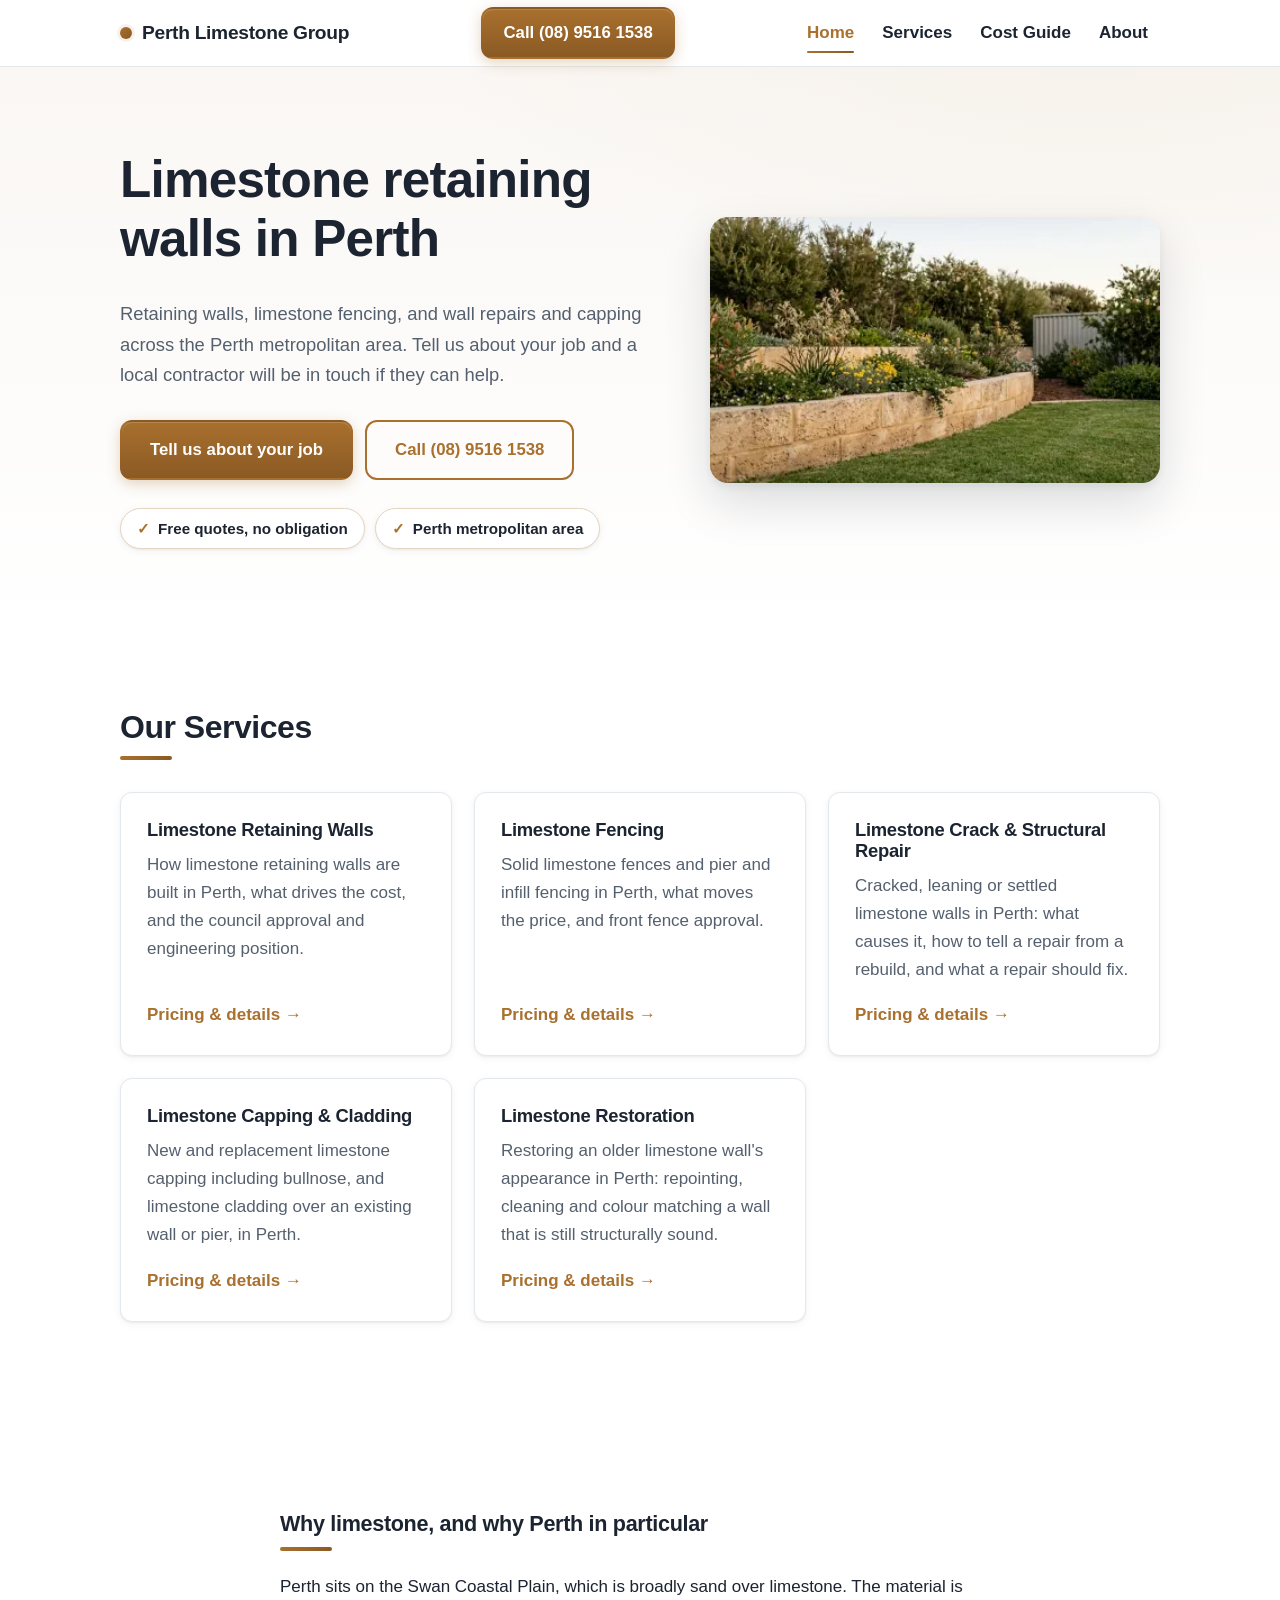
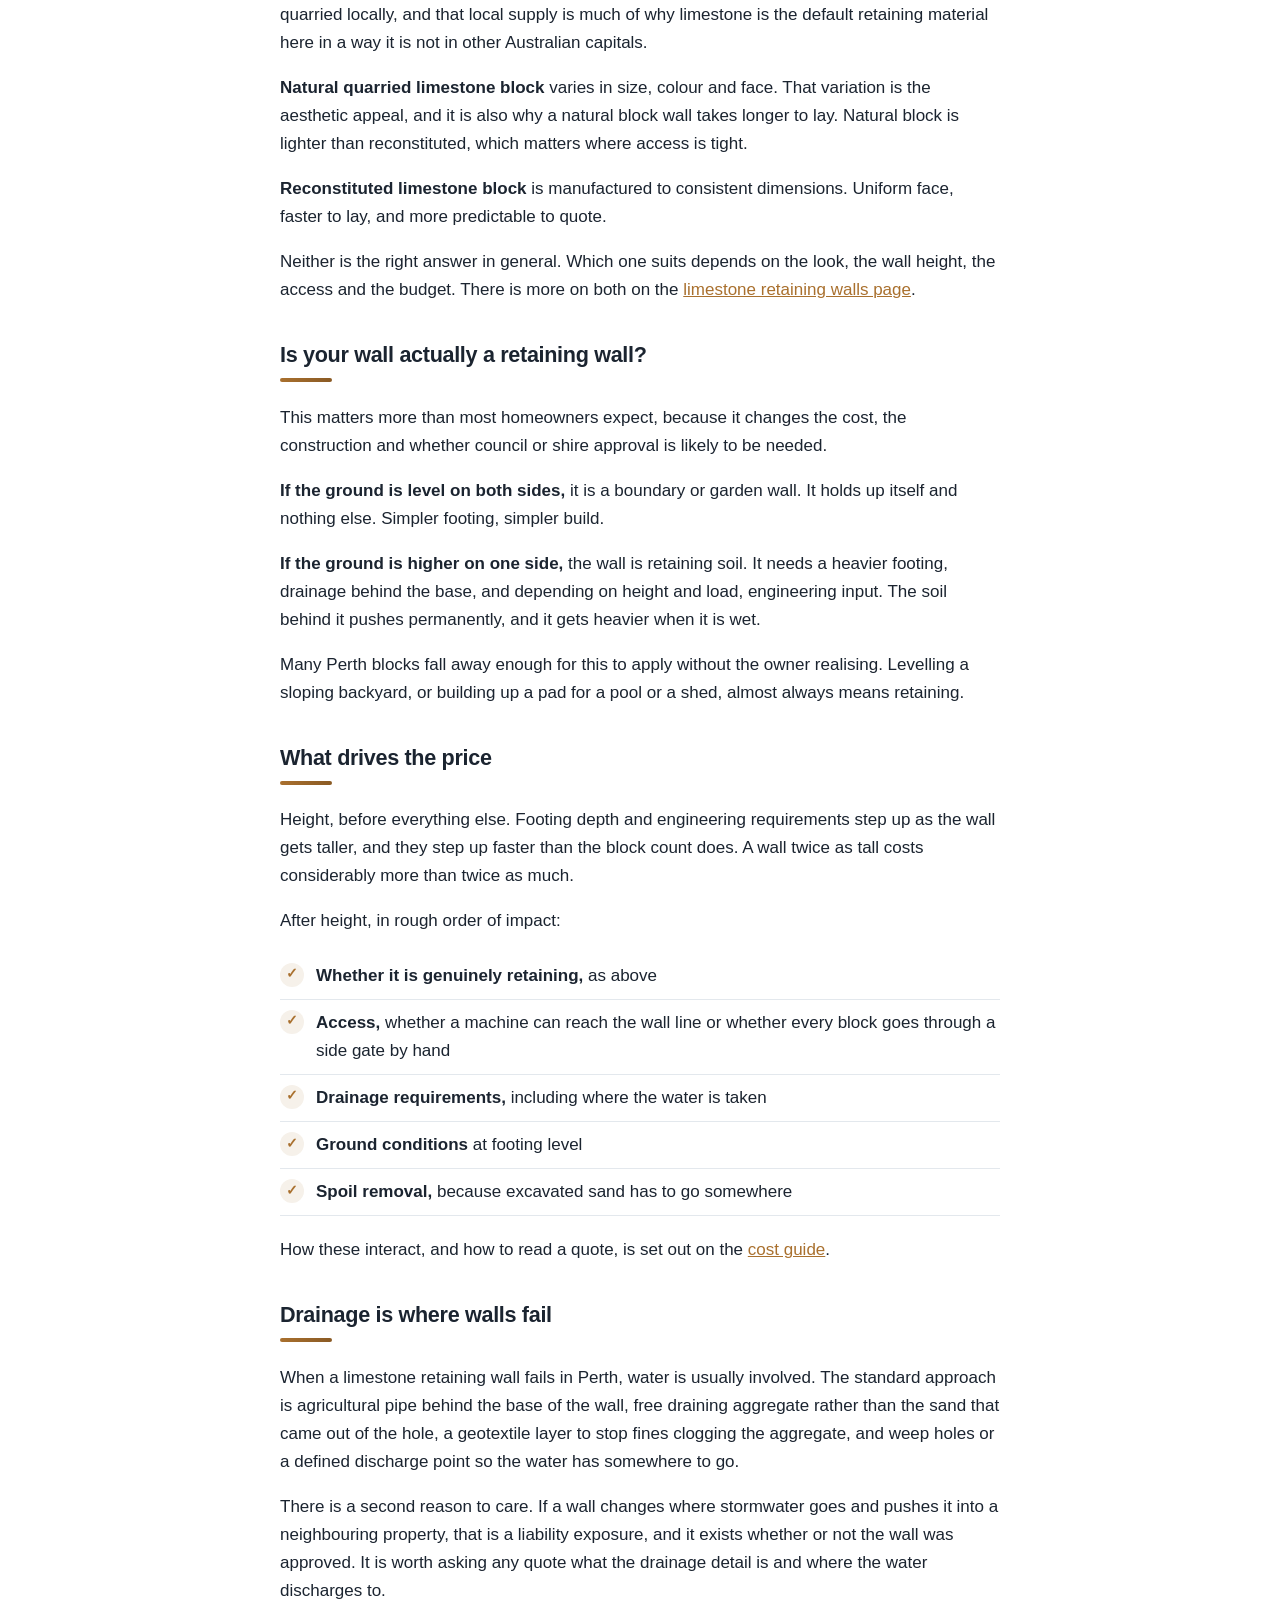
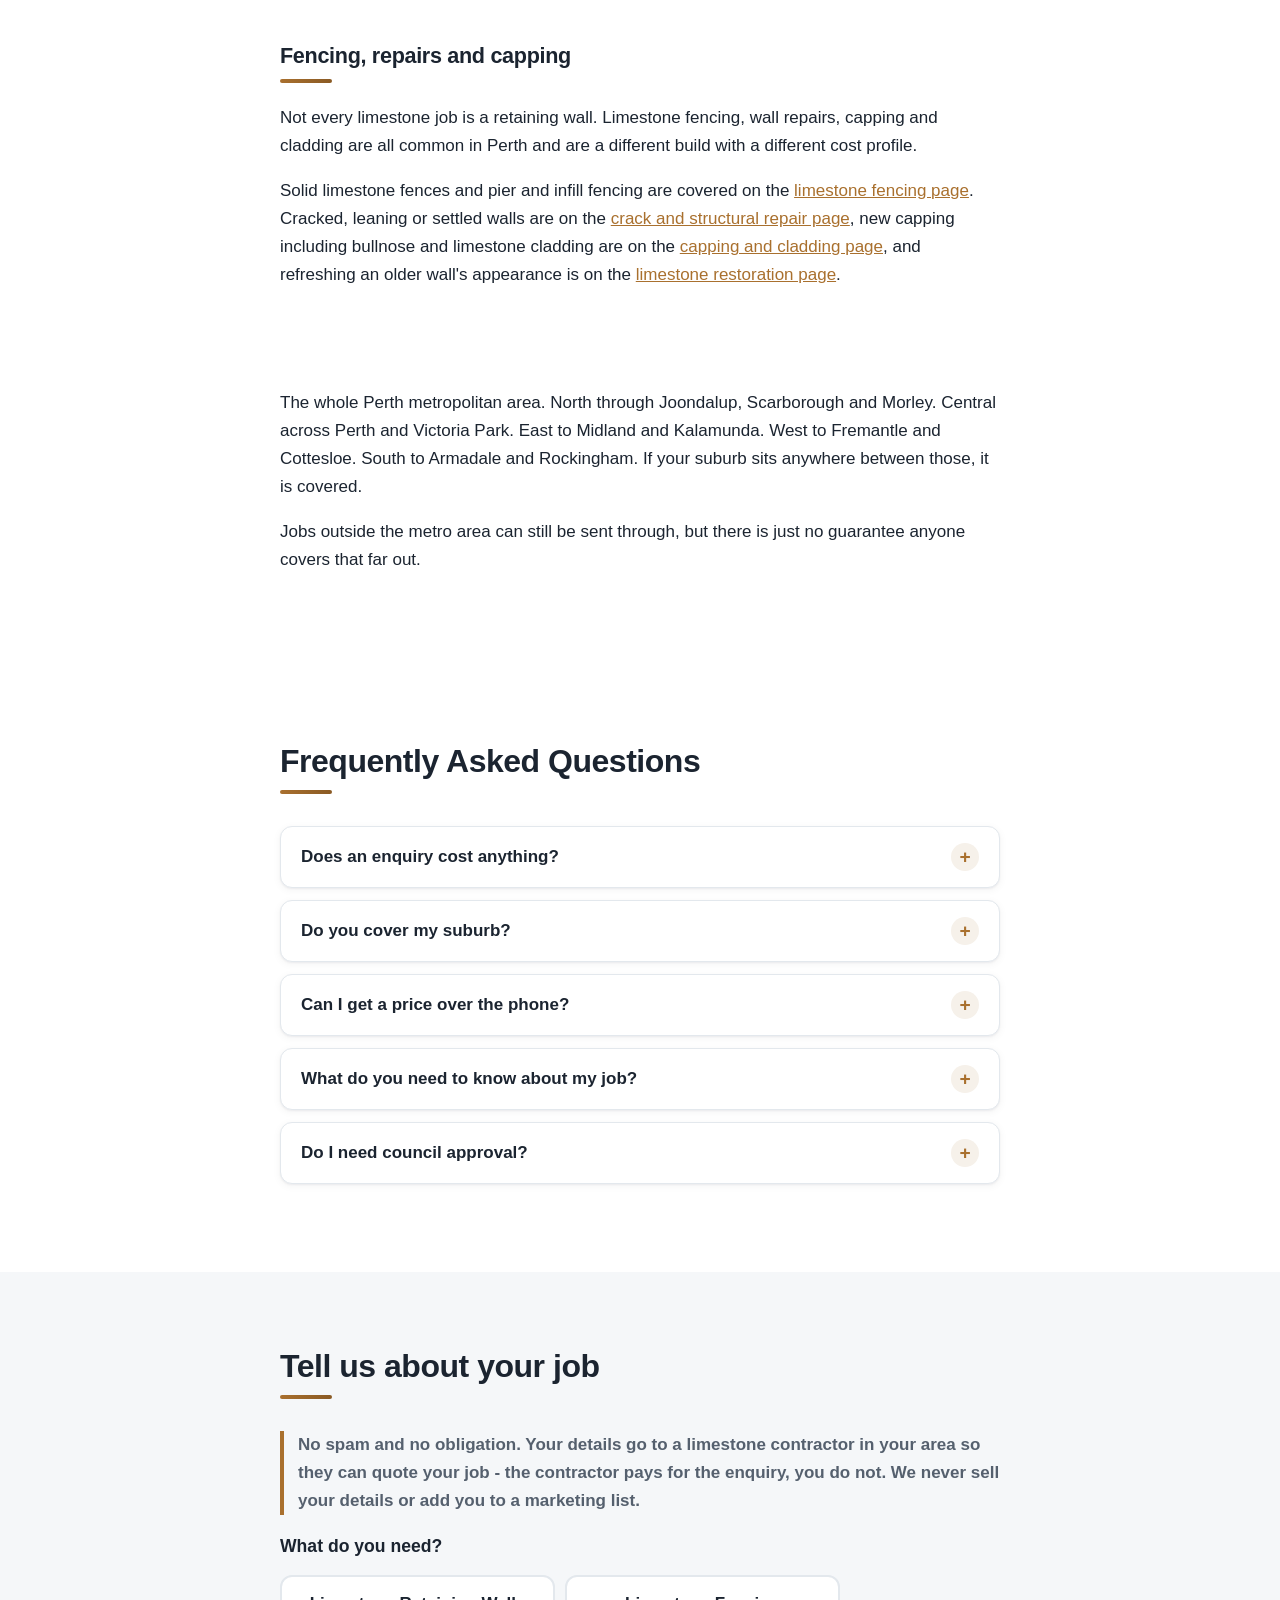
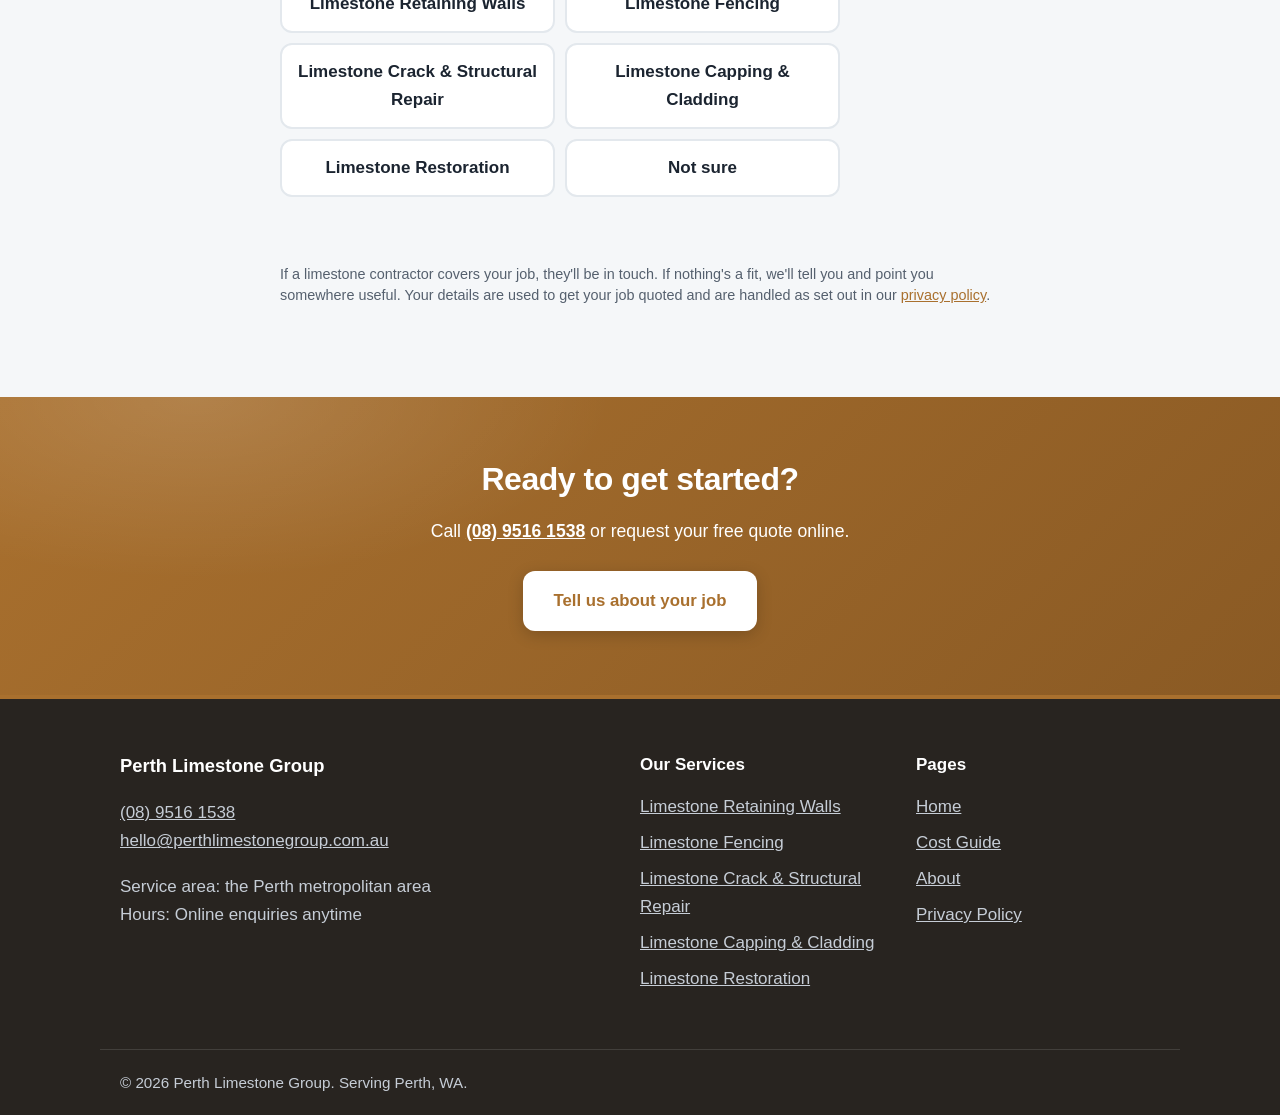
==== index.html @ 788262a4 "Backport the collection notice from the template The line above the enquiry form read "A local contr" ====
<!DOCTYPE html>
<html lang="en" data-style="classic" data-pattern="none">
<head>
  <meta charset="utf-8">
  <meta name="viewport" content="width=device-width, initial-scale=1">
  <title>Limestone Retaining Walls Perth | Get a Quote</title>
  <meta name="description" content="Limestone retaining walls, fencing, repairs and capping across the Perth metro area. Tell us about your job and get a quote. No cost and no obligation.">
  <meta name="theme-color" content="#a9702e">
  <link rel="canonical" href="https://perthlimestonegroup.com.au/">
  <link rel="icon" href="favicon.svg" type="image/svg+xml">
  <meta property="og:title" content="Limestone Retaining Walls Perth | Get a Quote">
  <meta property="og:description" content="Limestone retaining walls, fencing, repairs and capping across the Perth metro area. Tell us about your job and get a quote. No cost and no obligation.">
  <meta property="og:url" content="https://perthlimestonegroup.com.au/">
  <meta property="og:type" content="website">
  <meta property="og:image" content="https://perthlimestonegroup.com.au/images/og-image.png">
  <meta property="og:image:width" content="1200">
  <meta property="og:image:height" content="630">
  <meta name="twitter:card" content="summary_large_image">
  <style>:root {
--brand: #0b6e4f;
--brand-dark: #08523b;
--brand-contrast: #ffffff;
--brand-soft: #e7f1ed;          
--brand-softer: #f3f8f6;        
--brand-border: #b6d4c9;        
--brand-glow: rgba(11, 110, 79, 0.30);      
--brand-glow-soft: rgba(11, 110, 79, 0.15); 
--ink: #1b2430;
--muted: #55606e;
--bg: #ffffff;
--surface: #f5f7f9;
--border: #e3e8ed;
--footer-bg: #161d26;           
--footer-ink: #c6cdd6;
--radius: 12px;
--radius-lg: 18px;
--btn-radius: 12px;
--container: 1080px;
--font: -apple-system, BlinkMacSystemFont, "Segoe UI", Roboto, "Helvetica Neue",
Arial, sans-serif;
--font-head: var(--font);
--head-weight: 800;
--head-tracking: -0.015em;
--shadow-sm: 0 1px 2px rgba(16, 24, 32, 0.05), 0 2px 8px rgba(16, 24, 32, 0.05);
--shadow-md: 0 2px 4px rgba(16, 24, 32, 0.05), 0 10px 24px rgba(16, 24, 32, 0.09);
--shadow-lg: 0 4px 8px rgba(16, 24, 32, 0.06), 0 20px 48px rgba(16, 24, 32, 0.14);
--pattern: none;
--pattern-size: auto;
--pattern-ink: rgba(27, 36, 48, 0.06);
}
html[data-style="bold"] {
--radius: 16px;
--radius-lg: 22px;
--btn-radius: 999px;
--head-weight: 900;
--head-tracking: -0.025em;
}
html[data-style="soft"] {
--radius: 22px;
--radius-lg: 30px;
--btn-radius: 999px;
--font-head: ui-rounded, "SF Pro Rounded", "Segoe UI", Roboto, "Helvetica Neue",
Arial, sans-serif;
--border: #e8ecf0;
}
html[data-style="sharp"] {
--radius: 4px;
--radius-lg: 6px;
--btn-radius: 5px;
--head-tracking: -0.01em;
}
html[data-style="elegant"] {
--radius: 8px;
--radius-lg: 12px;
--btn-radius: 8px;
--font-head: "Iowan Old Style", "Palatino Linotype", Palatino, Georgia,
"Times New Roman", serif;
--head-weight: 700;
--head-tracking: 0;
}
html[data-pattern="dots"] {
--pattern: radial-gradient(var(--pattern-ink) 1.5px, transparent 1.5px);
--pattern-size: 26px 26px;
}
html[data-pattern="grid"] {
--pattern: linear-gradient(var(--pattern-ink) 1px, transparent 1px),
linear-gradient(90deg, var(--pattern-ink) 1px, transparent 1px);
--pattern-size: 34px 34px;
}
html[data-pattern="diagonal"] {
--pattern: repeating-linear-gradient(45deg,
var(--pattern-ink) 0 1px, transparent 1px 16px);
}
html[data-pattern="crosshatch"] {
--pattern: repeating-linear-gradient(45deg,
var(--pattern-ink) 0 1px, transparent 1px 14px),
repeating-linear-gradient(-45deg,
var(--pattern-ink) 0 1px, transparent 1px 14px);
}
*, *::before, *::after { box-sizing: border-box; }
html { scroll-behavior: smooth; }
body {
margin: 0;
font-family: var(--font);
font-size: 1.0625rem;
line-height: 1.65;
color: var(--ink);
background: var(--bg);
-webkit-text-size-adjust: 100%;
}
img { max-width: 100%; height: auto; display: block; }
h1, h2, h3 {
font-family: var(--font-head);
font-weight: var(--head-weight);
letter-spacing: var(--head-tracking);
line-height: 1.15;
margin: 0 0 0.6em;
}
h1 { font-size: clamp(2rem, 5.5vw, 3.2rem); }
h2 { font-size: clamp(1.45rem, 3.5vw, 2rem); }
h3 { font-size: 1.15rem; }
html[data-style="sharp"] h2 {
text-transform: uppercase;
letter-spacing: 0.05em;
font-size: clamp(1.25rem, 3vw, 1.6rem);
}
p { margin: 0 0 1em; }
ul, ol { margin: 0 0 1em; padding-left: 1.3em; }
a { color: var(--brand); }
a:hover { color: var(--brand-dark); }
::selection { background: var(--brand); color: var(--brand-contrast); }
:focus-visible {
outline: 3px solid var(--brand);
outline-offset: 2px;
}
[id] { scroll-margin-top: 90px; }
.container {
max-width: var(--container);
margin-inline: auto;
padding-inline: 20px;
}
.container.narrow { max-width: 760px; }
.center { text-align: center; }
.skip-link {
position: absolute;
left: -9999px;
top: 0;
background: var(--brand);
color: var(--brand-contrast);
padding: 10px 16px;
z-index: 100;
}
.skip-link:focus { left: 0; }
noscript .noscript-warning {
display: block;
padding: 16px 20px;
background: #fff3cd;
color: #5c4400;
text-align: center;
}
.btn {
display: inline-block;
padding: 14px 28px;
border-radius: var(--btn-radius);
font-weight: 700;
font-size: 1.05rem;
text-decoration: none;
text-align: center;
border: 2px solid transparent;
cursor: pointer;
transition: background-color 0.18s ease, color 0.18s ease,
box-shadow 0.18s ease, transform 0.18s ease,
border-color 0.18s ease;
}
.btn:active { transform: translateY(1px); }
.btn-primary {
background: linear-gradient(180deg, var(--brand), var(--brand-dark));
color: var(--brand-contrast);
box-shadow: 0 4px 14px var(--brand-glow), inset 0 1px 0 rgba(255, 255, 255, 0.15);
}
.btn-primary:hover {
background: var(--brand-dark);
color: var(--brand-contrast);
box-shadow: 0 8px 22px var(--brand-glow);
transform: translateY(-2px);
}
.btn-outline {
background: transparent;
color: var(--brand);
border-color: var(--brand);
}
.btn-outline:hover {
background: var(--brand);
color: var(--brand-contrast);
box-shadow: 0 6px 18px var(--brand-glow-soft);
transform: translateY(-2px);
}
.btn-invert {
background: var(--brand-contrast);
color: var(--brand);
box-shadow: 0 4px 16px rgba(0, 0, 0, 0.18);
}
.btn-invert:hover {
background: var(--bg);
color: var(--brand-dark);
transform: translateY(-2px);
box-shadow: 0 8px 24px rgba(0, 0, 0, 0.22);
}
.btn-block { display: block; width: 100%; }
.text-link { font-weight: 700; }
html[data-style="sharp"] .btn-primary {
background: var(--brand);
box-shadow: 4px 4px 0 var(--brand-glow-soft);
}
html[data-style="sharp"] .btn-primary:hover {
background: var(--brand-dark);
box-shadow: 6px 6px 0 var(--brand-glow-soft);
transform: translate(-2px, -2px);
}
#site-header {
border-bottom: 1px solid var(--border);
background: rgba(255, 255, 255, 0.86);
-webkit-backdrop-filter: blur(12px);
backdrop-filter: blur(12px);
position: sticky;
top: 0;
z-index: 50;
transition: box-shadow 0.25s ease;
}
#site-header.scrolled { box-shadow: 0 4px 24px rgba(16, 24, 32, 0.09); }
.header-inner {
display: flex;
align-items: center;
justify-content: space-between;
gap: 16px;
min-height: 66px;
flex-wrap: wrap;
}
.logo {
display: inline-flex;
align-items: center;
gap: 10px;
font-family: var(--font-head);
font-weight: var(--head-weight);
font-size: 1.2rem;
letter-spacing: var(--head-tracking);
color: var(--ink);
text-decoration: none;
padding-block: 12px;
}
.logo::before {
content: "";
flex: none;
width: 12px;
height: 12px;
border-radius: 50%;
background: linear-gradient(135deg, var(--brand), var(--brand-dark));
box-shadow: 0 0 0 3px var(--brand-soft);
}
html[data-style="sharp"] .logo::before { border-radius: 2px; }
html[data-style="elegant"] .logo::before { border-radius: 50%; width: 9px; height: 9px; }
.header-actions {
display: flex;
align-items: center;
gap: 8px;
}
.nav-toggle {
display: inline-flex;
flex-direction: column;
gap: 5px;
background: none;
border: 0;
padding: 10px;
cursor: pointer;
}
.nav-toggle span {
width: 24px;
height: 3px;
background: var(--ink);
border-radius: 2px;
}
.site-nav {
display: none;
width: 100%;
padding-bottom: 16px;
}
.site-nav.open { display: block; }
.site-nav ul {
list-style: none;
margin: 0 0 12px;
padding: 0;
}
.site-nav li a {
display: block;
padding: 10px 4px;
color: var(--ink);
text-decoration: none;
font-weight: 600;
border-bottom: 1px solid var(--border);
}
.site-nav li a.active,
.site-nav li a:hover { color: var(--brand); }
.nav-phone { white-space: nowrap; }
@media (min-width: 800px) {
.nav-toggle { display: none; }
.site-nav {
display: flex !important;
align-items: center;
gap: 8px;
width: auto;
padding-bottom: 0;
}
.site-nav ul {
display: flex;
gap: 4px;
margin: 0;
}
.site-nav li a {
border-bottom: 0;
padding: 8px 12px;
position: relative;
}
.site-nav li a::after {
content: "";
position: absolute;
left: 12px;
right: 12px;
bottom: 2px;
height: 2px;
border-radius: 2px;
background: linear-gradient(90deg, var(--brand), var(--brand-dark));
transform: scaleX(0);
transform-origin: left;
transition: transform 0.2s ease;
}
.site-nav li a:hover::after,
.site-nav li a.active::after { transform: scaleX(1); }
.nav-phone { margin-left: 12px; padding: 10px 20px; }
}
.hero {
position: relative;
overflow: hidden;
background:
radial-gradient(1100px 500px at 85% -10%, var(--brand-soft), transparent 60%),
linear-gradient(180deg, var(--brand-softer), var(--bg));
padding-block: 60px;
text-align: center;
}
.hero::before {
content: "";
position: absolute;
inset: 0;
pointer-events: none;
background-image: var(--pattern);
background-size: var(--pattern-size);
-webkit-mask-image: linear-gradient(180deg, #000 55%, transparent);
mask-image: linear-gradient(180deg, #000 55%, transparent);
}
.hero .container { position: relative; }
.hero-sub {
font-size: 1.15rem;
color: var(--muted);
max-width: 620px;
margin: 0 auto 1.6em;
}
.hero-actions {
display: flex;
flex-direction: column;
gap: 12px;
align-items: center;
margin-bottom: 28px;
}
.value-props {
list-style: none;
margin: 0;
padding: 0;
display: flex;
flex-wrap: wrap;
justify-content: center;
gap: 10px;
}
.value-props li {
display: inline-flex;
align-items: center;
gap: 8px;
padding: 7px 16px;
border-radius: 999px;
background: var(--bg);
border: 1px solid var(--brand-border);
box-shadow: var(--shadow-sm);
color: var(--ink);
font-weight: 600;
font-size: 0.95rem;
}
.value-props li::before {
content: "\2713";
color: var(--brand);
font-weight: 800;
}
html[data-style="sharp"] .value-props li { border-radius: var(--radius); }
@media (min-width: 640px) {
.hero { padding-block: 84px; }
.hero-actions { flex-direction: row; justify-content: center; }
}
.hero-grid {
display: grid;
gap: 40px;
grid-template-columns: 1fr;
align-items: center;
}
.hero-media { position: relative; }
.hero-img {
position: relative;
border-radius: var(--radius-lg);
width: 100%;
max-width: 520px;
margin-inline: auto;
box-shadow: var(--shadow-lg);
}
@media (min-width: 900px) {
.hero.has-media .hero-grid { grid-template-columns: 1.1fr 0.9fr; }
.hero.has-media { text-align: left; }
.hero.has-media .hero-sub { margin-inline: 0; }
.hero.has-media .hero-actions { justify-content: flex-start; }
.hero.has-media .value-props { justify-content: flex-start; }
.hero.has-media .hero-img { margin-inline: 0 0; max-width: 100%; }
}
html[data-style="bold"] .hero {
background: linear-gradient(135deg, var(--brand) 0%, var(--brand-dark) 100%);
color: var(--brand-contrast);
--pattern-ink: rgba(255, 255, 255, 0.12);
clip-path: polygon(0 0, 100% 0, 100% calc(100% - 3rem), 0 100%);
padding-bottom: calc(60px + 3rem);
}
@media (min-width: 640px) {
html[data-style="bold"] .hero { padding-bottom: calc(84px + 3rem); }
}
html[data-style="bold"] .hero-sub { color: rgba(255, 255, 255, 0.88); }
html[data-style="bold"] .hero .btn-primary {
background: var(--brand-contrast);
color: var(--brand);
box-shadow: 0 6px 20px rgba(0, 0, 0, 0.22);
}
html[data-style="bold"] .hero .btn-primary:hover { color: var(--brand-dark); }
html[data-style="bold"] .hero .btn-outline {
color: var(--brand-contrast);
border-color: rgba(255, 255, 255, 0.65);
}
html[data-style="bold"] .hero .btn-outline:hover {
background: rgba(255, 255, 255, 0.14);
border-color: var(--brand-contrast);
color: var(--brand-contrast);
}
html[data-style="bold"] .hero .value-props li {
background: rgba(255, 255, 255, 0.12);
border-color: rgba(255, 255, 255, 0.28);
color: var(--brand-contrast);
box-shadow: none;
}
html[data-style="bold"] .hero .value-props li::before { color: var(--brand-contrast); }
html[data-style="bold"] .hero-media::before {
content: "";
position: absolute;
inset: 20px -20px -20px 20px;
border-radius: var(--radius-lg);
background: rgba(255, 255, 255, 0.14);
}
html[data-style="soft"] .hero {
background: var(--brand-soft);
border-radius: 0 0 3rem 3rem;
}
html[data-style="soft"] .hero-img {
border-radius: 38% 62% 63% 37% / 41% 44% 56% 59%;
box-shadow: 0 24px 48px var(--brand-glow-soft);
}
html[data-style="soft"] .value-props li { border-color: var(--border); }
html[data-style="sharp"] .hero {
background: var(--bg);
border-bottom: 3px solid var(--ink);
}
html[data-style="sharp"] .hero::before {
-webkit-mask-image: none;
mask-image: none;
}
html[data-style="sharp"] .hero-img {
border-radius: 0;
box-shadow: 10px 10px 0 var(--brand);
max-width: calc(100% - 10px);
}
html[data-style="elegant"] .hero {
background: linear-gradient(180deg, var(--brand-softer), var(--bg));
border-bottom: 1px solid var(--border);
}
html[data-style="elegant"] .hero-media {
padding: 12px;
background: var(--bg);
border: 1px solid var(--border);
border-radius: var(--radius-lg);
box-shadow: var(--shadow-md);
max-width: 544px;
margin-inline: auto;
}
html[data-style="elegant"] .hero-img { box-shadow: none; border-radius: var(--radius); }
.section { padding-block: 60px; }
.section-alt { background: var(--surface); }
html[data-style="soft"] .section-alt { background: var(--brand-softer); }
@media (min-width: 800px) {
.section { padding-block: 76px; }
}
.section h2 {
position: relative;
padding-bottom: 14px;
margin-bottom: 1em;
}
.section h2::after {
content: "";
position: absolute;
left: 0;
bottom: 0;
width: 52px;
height: 4px;
border-radius: 999px;
background: linear-gradient(90deg, var(--brand), var(--brand-dark));
}
html[data-style="sharp"] .section h2::after { border-radius: 0; height: 5px; }
html[data-style="elegant"] .section h2::after {
height: 2px;
width: 64px;
background: var(--brand);
}
.page-head {
position: relative;
overflow: hidden;
background:
radial-gradient(900px 300px at 90% -30%, var(--brand-soft), transparent 60%),
linear-gradient(180deg, var(--brand-softer), var(--bg));
padding-block: 48px;
}
.page-head::before {
content: "";
position: absolute;
inset: 0;
pointer-events: none;
background-image: var(--pattern);
background-size: var(--pattern-size);
-webkit-mask-image: linear-gradient(180deg, #000 40%, transparent);
mask-image: linear-gradient(180deg, #000 40%, transparent);
}
.page-head .container { position: relative; }
.page-head h1 { margin-bottom: 0; }
html[data-style="bold"] .page-head {
background: linear-gradient(135deg, var(--brand), var(--brand-dark));
color: var(--brand-contrast);
--pattern-ink: rgba(255, 255, 255, 0.12);
}
html[data-style="sharp"] .page-head { border-bottom: 3px solid var(--ink); }
.lead { font-size: 1.1rem; }
.grid-3, .grid-2 {
display: grid;
gap: 22px;
grid-template-columns: 1fr;
}
@media (min-width: 640px) {
.grid-3 { grid-template-columns: repeat(2, 1fr); }
}
@media (min-width: 900px) {
.grid-3 { grid-template-columns: repeat(3, 1fr); }
.grid-2 { grid-template-columns: repeat(2, 1fr); gap: 48px; }
}
.card {
position: relative;
overflow: hidden;
background: var(--bg);
border: 1px solid var(--border);
border-radius: var(--radius);
padding: 26px;
display: flex;
flex-direction: column;
box-shadow: var(--shadow-sm);
transition: transform 0.22s ease, box-shadow 0.22s ease, border-color 0.22s ease;
}
.card::before {
content: "";
position: absolute;
top: 0;
left: 0;
right: 0;
height: 4px;
background: linear-gradient(90deg, var(--brand), var(--brand-dark));
transform: scaleX(0);
transform-origin: left;
transition: transform 0.25s ease;
}
.card:hover {
transform: translateY(-5px);
box-shadow: var(--shadow-md), 0 12px 28px var(--brand-glow-soft);
border-color: var(--brand-border);
}
.card:hover::before { transform: scaleX(1); }
.card h3 a { color: var(--ink); text-decoration: none; }
.card h3 a:hover { color: var(--brand); }
.card p { flex: 1; color: var(--muted); }
.card-link { font-weight: 700; text-decoration: none; }
.card-link:hover { text-decoration: underline; text-underline-offset: 3px; }
html[data-style="sharp"] .card {
border-color: var(--ink);
box-shadow: 6px 6px 0 var(--brand-soft);
}
html[data-style="sharp"] .card:hover {
transform: translate(-2px, -2px);
box-shadow: 9px 9px 0 var(--brand-soft);
border-color: var(--ink);
}
html[data-style="sharp"] .card::before { transform: scaleX(1); }
.area-links {
list-style: none;
margin: 0;
padding: 0;
display: flex;
flex-wrap: wrap;
gap: 10px;
}
.area-links a {
display: block;
padding: 10px 20px;
border: 1px solid var(--border);
border-radius: 999px;
background: var(--bg);
color: var(--ink);
font-weight: 600;
text-decoration: none;
box-shadow: var(--shadow-sm);
transition: border-color 0.18s ease, color 0.18s ease,
transform 0.18s ease, box-shadow 0.18s ease;
}
.area-links a:hover {
border-color: var(--brand);
color: var(--brand);
transform: translateY(-2px);
box-shadow: 0 6px 16px var(--brand-glow-soft);
}
html[data-style="sharp"] .area-links a { border-radius: var(--radius); }
.steps {
list-style: none;
margin: 0;
padding: 0;
display: grid;
gap: 30px;
grid-template-columns: 1fr;
counter-reset: step;
}
@media (min-width: 800px) {
.steps { grid-template-columns: repeat(3, 1fr); }
.step { position: relative; }
.step:not(:last-child)::after {
content: "";
position: absolute;
top: 26px;
left: 68px;
right: -14px;
border-top: 2px dashed var(--brand-border);
}
}
.step-num {
position: relative;
z-index: 1;
display: inline-flex;
align-items: center;
justify-content: center;
width: 52px;
height: 52px;
border-radius: 50%;
background: linear-gradient(135deg, var(--brand), var(--brand-dark));
color: var(--brand-contrast);
font-weight: 800;
font-size: 1.2rem;
margin-bottom: 12px;
box-shadow: 0 8px 18px var(--brand-glow-soft), inset 0 1px 0 rgba(255, 255, 255, 0.2);
}
html[data-style="sharp"] .step-num { border-radius: var(--radius); }
.step-num svg {
width: 24px;
height: 24px;
}
.step-label {
display: block;
font-size: 0.85rem;
font-weight: 800;
letter-spacing: 0.07em;
text-transform: uppercase;
color: var(--brand);
margin-bottom: 4px;
}
.how-it-works.compact { padding-block: 44px; }
.how-it-works.compact .step p { color: var(--muted); font-size: 0.97rem; }
.check-list {
list-style: none;
padding: 0;
}
.check-list li {
padding: 9px 0 9px 36px;
position: relative;
border-bottom: 1px solid var(--border);
}
.check-list li::before {
content: "\2713";
position: absolute;
left: 0;
top: 10px;
width: 24px;
height: 24px;
display: inline-flex;
align-items: center;
justify-content: center;
border-radius: 50%;
background: var(--brand-soft);
color: var(--brand);
font-weight: 800;
font-size: 0.85rem;
}
html[data-style="sharp"] .check-list li::before { border-radius: 4px; }
.intro-grid {
display: grid;
gap: 32px;
grid-template-columns: 1fr;
align-items: center;
max-width: 1000px;
}
.service-img {
border-radius: var(--radius-lg);
width: 100%;
max-width: 520px;
margin-inline: auto;
box-shadow: var(--shadow-md);
}
html[data-style="soft"] .service-img {
border-radius: 58% 42% 40% 60% / 55% 48% 52% 45%;
}
html[data-style="sharp"] .service-img {
border-radius: 0;
box-shadow: 8px 8px 0 var(--brand);
max-width: calc(100% - 8px);
}
html[data-style="elegant"] .intro-media {
padding: 10px;
background: var(--bg);
border: 1px solid var(--border);
border-radius: var(--radius-lg);
box-shadow: var(--shadow-sm);
max-width: 540px;
margin-inline: auto;
}
html[data-style="elegant"] .service-img { box-shadow: none; border-radius: var(--radius); }
@media (min-width: 900px) {
.intro-grid { grid-template-columns: 1.2fr 0.8fr; }
.service-img { max-width: 100%; }
html[data-style="sharp"] .service-img { max-width: calc(100% - 8px); }
}
.price-note {
background: linear-gradient(180deg, var(--brand-softer), var(--bg));
border: 1px solid var(--brand-border);
border-left: 4px solid var(--brand);
border-radius: var(--radius);
padding: 18px 20px;
font-size: 1.02rem;
box-shadow: var(--shadow-sm);
}
.faq-item {
border: 1px solid var(--border);
border-radius: var(--radius);
background: var(--bg);
margin-bottom: 12px;
box-shadow: var(--shadow-sm);
transition: border-color 0.2s ease, box-shadow 0.2s ease;
}
.faq-item[open] {
border-color: var(--brand-border);
box-shadow: var(--shadow-md);
}
.faq-item summary {
display: flex;
align-items: center;
justify-content: space-between;
gap: 16px;
padding: 16px 20px;
font-weight: 700;
cursor: pointer;
list-style: none;
}
.faq-item summary::-webkit-details-marker { display: none; }
.faq-item summary::after {
content: "+";
flex: none;
display: inline-flex;
align-items: center;
justify-content: center;
width: 28px;
height: 28px;
border-radius: 50%;
background: var(--brand-soft);
color: var(--brand);
font-weight: 700;
font-size: 1.2rem;
line-height: 1;
transition: transform 0.25s ease;
}
.faq-item[open] summary::after { transform: rotate(45deg); }
html[data-style="sharp"] .faq-item summary::after { border-radius: 4px; }
.faq-item summary:hover { color: var(--brand); }
.faq-answer { padding: 0 20px 4px; color: var(--muted); }
.cta-band {
position: relative;
overflow: hidden;
background: linear-gradient(135deg, var(--brand) 0%, var(--brand-dark) 100%);
color: var(--brand-contrast);
text-align: center;
padding-block: 64px;
--pattern-ink: rgba(255, 255, 255, 0.1);
}
.cta-band::before {
content: "";
position: absolute;
inset: 0;
pointer-events: none;
background-image: var(--pattern);
background-size: var(--pattern-size);
}
.cta-band::after {
content: "";
position: absolute;
inset: 0;
pointer-events: none;
background: radial-gradient(600px 260px at 15% 0%, rgba(255, 255, 255, 0.14), transparent 70%);
}
.cta-band .container { position: relative; z-index: 1; }
.cta-band a:not(.btn) {
color: var(--brand-contrast);
font-weight: 800;
}
.cta-band p { font-size: 1.1rem; margin-bottom: 1.4em; }
html[data-style="sharp"] .cta-band { background: var(--brand); }
.testimonial {
margin: 0;
background: var(--surface);
border: 1px solid var(--border);
border-radius: var(--radius);
padding: 26px;
box-shadow: var(--shadow-sm);
}
.testimonial blockquote { margin: 0 0 12px; font-style: italic; }
.testimonial blockquote::before {
content: "\201C";
display: block;
font-family: Georgia, serif;
font-size: 2.6rem;
line-height: 0.6;
color: var(--brand);
margin-bottom: 10px;
}
.testimonial figcaption { font-weight: 700; }
.photo { margin: 0; }
.photo img { border-radius: var(--radius); box-shadow: var(--shadow-sm); }
.photo figcaption { color: var(--muted); font-size: 0.95rem; margin-top: 8px; }
.contact-lines {
background: var(--brand-softer);
border: 1px solid var(--border);
border-radius: var(--radius);
padding: 20px 24px;
line-height: 2;
}
.reassurance {
font-weight: 600;
color: var(--muted);
border-left: 4px solid var(--brand);
padding-left: 14px;
}
#quote-form { max-width: 560px; }
.form-step {
border: 0;
padding: 0;
margin: 0 0 24px;
}
.form-step legend {
font-weight: 700;
font-size: 1.1rem;
margin-bottom: 14px;
padding: 0;
}
.service-options {
display: grid;
gap: 10px;
grid-template-columns: 1fr;
}
@media (min-width: 560px) {
.service-options { grid-template-columns: repeat(2, 1fr); }
}
.service-option {
display: block;
cursor: pointer;
}
.service-option input {
position: absolute;
opacity: 0;
}
.service-option span {
display: block;
padding: 13px 16px;
border: 2px solid var(--border);
border-radius: var(--radius);
background: var(--bg);
font-weight: 600;
text-align: center;
transition: border-color 0.15s ease, background-color 0.15s ease,
color 0.15s ease, box-shadow 0.15s ease;
}
.service-option span:hover { border-color: var(--brand-border); }
.service-option input:checked + span {
border-color: var(--brand);
background: var(--brand);
color: var(--brand-contrast);
box-shadow: 0 4px 14px var(--brand-glow-soft);
}
.service-option input:focus-visible + span {
outline: 3px solid var(--brand);
outline-offset: 2px;
}
.form-field { margin-bottom: 16px; }
.form-field label {
display: block;
font-weight: 700;
margin-bottom: 6px;
}
.form-field input,
.form-field select {
width: 100%;
padding: 13px 14px;
font: inherit;
color: var(--ink);
border: 2px solid var(--border);
border-radius: var(--radius);
background: var(--bg);
transition: border-color 0.15s ease, box-shadow 0.15s ease;
}
.form-field input:focus,
.form-field select:focus {
border-color: var(--brand);
box-shadow: 0 0 0 4px var(--brand-glow-soft);
outline: none;
}
.form-note {
margin-top: 14px;
font-size: 0.9rem;
color: var(--muted);
line-height: 1.5;
}
.form-status { font-weight: 600; min-height: 1.5em; }
.form-status.error { color: #b3261e; }
.form-status.success {
color: var(--brand-dark);
font-size: 1.15rem;
}
.prose h2 { margin-top: 1.8em; font-size: 1.3rem; }
.guide h2 { margin-top: 1.8em; font-size: 1.35rem; }
.guide h3 { margin-top: 1.3em; font-size: 1.1rem; }
.guide p { margin-bottom: 1em; }
.guide .lead + .lead { margin-top: -0.4em; }
.guide .check-list,
.guide .guide-steps { margin: 0.4em 0 1.2em; }
.guide-byline,
.guide-reviewed {
color: var(--muted);
font-size: 0.95rem;
margin-bottom: 0.4em;
}
.guide-byline { font-style: italic; }
.guide-reviewed { font-weight: 700; }
.guide-steps {
padding-left: 1.2em;
}
.guide-steps li { margin-bottom: 0.6em; }
.guide-note {
background: var(--brand-softer);
border-left: 3px solid var(--brand-border);
border-radius: var(--radius);
padding: 12px 16px;
color: var(--muted);
font-size: 0.97rem;
}
.guide-figure { margin: 1.4em 0 1.6em; }
.table-wrap {
overflow-x: auto;
margin: 1.2em 0 1.6em;
border: 1px solid var(--border);
border-radius: var(--radius);
}
.guide-table {
border-collapse: collapse;
width: 100%;
min-width: 560px;
font-size: 0.92rem;
}
.guide-table th,
.guide-table td {
border-bottom: 1px solid var(--border);
border-right: 1px solid var(--border);
padding: 9px 12px;
text-align: left;
vertical-align: top;
}
.guide-table th:last-child,
.guide-table td:last-child { border-right: none; }
.guide-table tbody tr:last-child td { border-bottom: none; }
.guide-table thead th {
background: var(--brand-soft);
color: var(--ink);
font-weight: 700;
position: sticky;
top: 0;
}
.guide-table tbody tr:nth-child(even) { background: var(--brand-softer); }
#site-footer {
background: var(--footer-bg);
color: var(--footer-ink);
margin-top: 0;
border-top: 4px solid var(--brand);
}
.footer-grid {
display: grid;
gap: 32px;
grid-template-columns: 1fr;
padding-block: 52px;
}
@media (min-width: 800px) {
.footer-grid { grid-template-columns: 2fr 1fr 1fr; }
}
.footer-brand {
font-family: var(--font-head);
font-weight: var(--head-weight);
font-size: 1.15rem;
color: #ffffff;
}
.footer-title {
font-weight: 700;
color: #ffffff;
margin-bottom: 0.6em;
}
#site-footer ul {
list-style: none;
margin: 0;
padding: 0;
}
#site-footer li { padding: 4px 0; }
#site-footer a { color: var(--footer-ink); }
#site-footer a:hover { color: #ffffff; }
.footer-bottom {
border-top: 1px solid rgba(255, 255, 255, 0.12);
padding-block: 20px;
font-size: 0.95rem;
}
.footer-bottom p { margin: 0; }
@media (prefers-reduced-motion: no-preference) {
@keyframes rise-in {
from { opacity: 0; transform: translateY(22px); }
}
html.anim .reveal {
opacity: 0;
transform: translateY(18px);
transition: opacity 0.55s ease, transform 0.55s cubic-bezier(0.2, 0.7, 0.3, 1);
}
html.anim .reveal.in {
opacity: 1;
transform: none;
}
}
@media (prefers-reduced-motion: reduce) {
html { scroll-behavior: auto; }
*, *::before, *::after { transition-duration: 0.01ms !important; animation: none !important; }
}
:root{--brand:#a9702e;--brand-dark:#8a5a24;--brand-contrast:#ffffff;--brand-soft:#f6f1ea;--brand-softer:#faf7f4;--brand-border:#e5d4c0;--brand-glow:rgba(169,112,46,0.3);--brand-glow-soft:rgba(169,112,46,0.15);--footer-bg:#282420;}</style>
  <script type="application/ld+json">{"@context":"https://schema.org","@type":"Organization","name":"Perth Limestone Group","telephone":"+61895161538","email":"hello@perthlimestonegroup.com.au","url":"https://perthlimestonegroup.com.au/","description":"Limestone retaining walls, fencing, repairs and capping across the Perth metro area. Tell us about your job and get a quote. No cost and no obligation.","address":{"@type":"PostalAddress","addressLocality":"Perth","addressRegion":"WA"},"areaServed":"the Perth metropolitan area"}</script>
  <script src="config.js" defer></script>
  <script src="js/main.js" defer></script>
  <script src="https://challenges.cloudflare.com/turnstile/v0/api.js" async defer></script>
</head>
<body data-page="home">
  <a class="skip-link" href="#main">Skip to content</a>
  <noscript><p class="noscript-warning">This site&#8217;s content needs JavaScript. Perth Limestone Group &mdash; call <a href="tel:+61895161538">(08) 9516 1538</a> for a free quote.</p></noscript>
  <header id="site-header"><div class="container header-inner"><a class="logo" href="index.html">Perth Limestone Group</a><div class="header-actions"><a class="btn btn-primary nav-phone" href="tel:+61895161538">Call (08) 9516 1538</a><button class="nav-toggle" aria-expanded="false" aria-controls="site-nav" aria-label="Menu"><span></span><span></span><span></span></button></div><nav id="site-nav" class="site-nav" aria-label="Main"><ul><li><a class="active" href="index.html">Home</a></li><li><a href="index.html#services">Services</a></li><li><a href="cost-guide.html">Cost Guide</a></li><li><a href="about.html">About</a></li></ul></nav></div></header>
  <main id="main">
    <section class="hero has-media">
      <div class="container hero-grid">
        <div class="hero-copy">
          <h1>Limestone retaining walls in Perth</h1>
          <div class="hero-dynamic"><p class="hero-sub">Retaining walls, limestone fencing, and wall repairs and capping across the Perth metropolitan area. Tell us about your job and a local contractor will be in touch if they can help.</p><div class="hero-actions"><a class="btn btn-primary" href="#quote">Tell us about your job</a><a class="btn btn-outline" href="tel:+61895161538">Call (08) 9516 1538</a></div><ul class="value-props"><li>Free quotes, no obligation</li><li>Perth metropolitan area</li></ul></div>
        </div>
        <div class="hero-media"><img class="hero-img" src="images/retainingwall434knl.webp" srcset="images/retainingwall434knl-400.webp 400w, images/retainingwall434knl-560.webp 560w, images/retainingwall434knl-720.webp 720w, images/retainingwall434knl-960.webp 960w" sizes="(min-width: 900px) 450px, (min-width: 560px) 520px, calc(100vw - 40px)" alt="A limestone retaining wall holding back a raised garden bed in a Perth backyard" title="A limestone retaining wall holding back a raised garden bed in a Perth backyard" width="1259" height="747" fetchpriority="high"></div>
      </div>
    </section>
    <div id="page-content"><section class="section" id="services"><div class="container"><h2>Our Services</h2><div class="grid-3"><article class="card"><h3><a href="limestone-retaining-walls.html">Limestone Retaining Walls</a></h3><p>How limestone retaining walls are built in Perth, what drives the cost, and the council approval and engineering position.</p><a class="card-link" href="limestone-retaining-walls.html">Pricing & details &rarr;</a></article><article class="card"><h3><a href="limestone-fencing.html">Limestone Fencing</a></h3><p>Solid limestone fences and pier and infill fencing in Perth, what moves the price, and front fence approval.</p><a class="card-link" href="limestone-fencing.html">Pricing & details &rarr;</a></article><article class="card"><h3><a href="limestone-crack-repair.html">Limestone Crack &amp; Structural Repair</a></h3><p>Cracked, leaning or settled limestone walls in Perth: what causes it, how to tell a repair from a rebuild, and what a repair should fix.</p><a class="card-link" href="limestone-crack-repair.html">Pricing & details &rarr;</a></article><article class="card"><h3><a href="limestone-capping-cladding.html">Limestone Capping &amp; Cladding</a></h3><p>New and replacement limestone capping including bullnose, and limestone cladding over an existing wall or pier, in Perth.</p><a class="card-link" href="limestone-capping-cladding.html">Pricing & details &rarr;</a></article><article class="card"><h3><a href="limestone-restoration.html">Limestone Restoration</a></h3><p>Restoring an older limestone wall's appearance in Perth: repointing, cleaning and colour matching a wall that is still structurally sound.</p><a class="card-link" href="limestone-restoration.html">Pricing & details &rarr;</a></article></div></div></section><section class="section"><div class="container narrow prose guide"><h2>Why limestone, and why Perth in particular</h2><p>Perth sits on the Swan Coastal Plain, which is broadly sand over limestone. The material is quarried locally, and that local supply is much of why limestone is the default retaining material here in a way it is not in other Australian capitals.</p><p><strong>Natural quarried limestone block</strong> varies in size, colour and face. That variation is the aesthetic appeal, and it is also why a natural block wall takes longer to lay. Natural block is lighter than reconstituted, which matters where access is tight.</p><p><strong>Reconstituted limestone block</strong> is manufactured to consistent dimensions. Uniform face, faster to lay, and more predictable to quote.</p><p>Neither is the right answer in general. Which one suits depends on the look, the wall height, the access and the budget. There is more on both on the <a href="limestone-retaining-walls.html">limestone retaining walls page</a>.</p><h2>Is your wall actually a retaining wall?</h2><p>This matters more than most homeowners expect, because it changes the cost, the construction and whether council or shire approval is likely to be needed.</p><p><strong>If the ground is level on both sides,</strong> it is a boundary or garden wall. It holds up itself and nothing else. Simpler footing, simpler build.</p><p><strong>If the ground is higher on one side,</strong> the wall is retaining soil. It needs a heavier footing, drainage behind the base, and depending on height and load, engineering input. The soil behind it pushes permanently, and it gets heavier when it is wet.</p><p>Many Perth blocks fall away enough for this to apply without the owner realising. Levelling a sloping backyard, or building up a pad for a pool or a shed, almost always means retaining.</p><h2>What drives the price</h2><p>Height, before everything else. Footing depth and engineering requirements step up as the wall gets taller, and they step up faster than the block count does. A wall twice as tall costs considerably more than twice as much.</p><p>After height, in rough order of impact:</p><ul class="check-list"><li><strong>Whether it is genuinely retaining,</strong> as above</li><li><strong>Access,</strong> whether a machine can reach the wall line or whether every block goes through a side gate by hand</li><li><strong>Drainage requirements,</strong> including where the water is taken</li><li><strong>Ground conditions</strong> at footing level</li><li><strong>Spoil removal,</strong> because excavated sand has to go somewhere</li></ul><p>How these interact, and how to read a quote, is set out on the <a href="cost-guide.html">cost guide</a>.</p><h2>Drainage is where walls fail</h2><p>When a limestone retaining wall fails in Perth, water is usually involved. The standard approach is agricultural pipe behind the base of the wall, free draining aggregate rather than the sand that came out of the hole, a geotextile layer to stop fines clogging the aggregate, and weep holes or a defined discharge point so the water has somewhere to go.</p><p>There is a second reason to care. If a wall changes where stormwater goes and pushes it into a neighbouring property, that is a liability exposure, and it exists whether or not the wall was approved. It is worth asking any quote what the drainage detail is and where the water discharges to.</p><h2>Fencing, repairs and capping</h2><p>Not every limestone job is a retaining wall. Limestone fencing, wall repairs, capping and cladding are all common in Perth and are a different build with a different cost profile.</p><p>Solid limestone fences and pier and infill fencing are covered on the <a href="limestone-fencing.html">limestone fencing page</a>. Cracked, leaning or settled walls are on the <a href="limestone-crack-repair.html">crack and structural repair page</a>, new capping including bullnose and limestone cladding are on the <a href="limestone-capping-cladding.html">capping and cladding page</a>, and refreshing an older wall's appearance is on the <a href="limestone-restoration.html">limestone restoration page</a>.</p><h2>Where we cover</h2><p>The whole Perth metropolitan area. North through Joondalup, Scarborough and Morley. Central across Perth and Victoria Park. East to Midland and Kalamunda. West to Fremantle and Cottesloe. South to Armadale and Rockingham. If your suburb sits anywhere between those, it is covered.</p><p>Jobs outside the metro area can still be sent through, but there is just no guarantee anyone covers that far out.</p></div></section><section class="section"><div class="container narrow"><h2>Frequently Asked Questions</h2><details class="faq-item"><summary>Does an enquiry cost anything?</summary><div class="faq-answer"><p>No. Sending an enquiry and getting a quote costs you nothing, and there is no obligation to go ahead.</p></div></details><details class="faq-item"><summary>Do you cover my suburb?</summary><div class="faq-answer"><p>We cover the whole Perth metropolitan area: north through Joondalup, Scarborough and Morley, central across Perth and Victoria Park, east to Midland and Kalamunda, west to Fremantle and Cottesloe, and south to Armadale and Rockingham. If your suburb sits anywhere between those, it is covered. Jobs outside the metro area can still be sent through, but there is no guarantee anyone covers that far out.</p></div></details><details class="faq-item"><summary>Can I get a price over the phone?</summary><div class="faq-answer"><p>Not accurately. Height, access and ground conditions move the number too much for a phone estimate to be worth anything. The cost guide explains what drives it, and looking at the job settles it.</p></div></details><details class="faq-item"><summary>What do you need to know about my job?</summary><div class="faq-answer"><p>What you need, your suburb, the rough size, and your timeframe. Height and length matter most, and it helps to say whether the ground is higher on one side and whether a machine can reach the wall line.</p></div></details><details class="faq-item"><summary>Do I need council approval?</summary><div class="faq-answer"><p>It depends on your council or shire, the height of the wall, where it sits on the block and what it holds up. There is no single Perth wide rule. The retaining walls page has a section on what triggers approval.</p></div></details></div></section><section class="section section-alt" id="quote"><div class="container narrow"><h2>Tell us about your job</h2><p class="reassurance">No spam and no obligation. Your details go to a limestone contractor in your area so they can quote your job - the contractor pays for the enquiry, you do not. We never sell your details or add you to a marketing list.</p><form id="quote-form" novalidate><fieldset class="form-step" id="form-step-1"><legend>What do you need?</legend><div class="service-options"><label class="service-option"><input type="radio" name="service" value="Limestone Retaining Walls" required><span>Limestone Retaining Walls</span></label><label class="service-option"><input type="radio" name="service" value="Limestone Fencing" required><span>Limestone Fencing</span></label><label class="service-option"><input type="radio" name="service" value="Limestone Crack &amp; Structural Repair" required><span>Limestone Crack &amp; Structural Repair</span></label><label class="service-option"><input type="radio" name="service" value="Limestone Capping &amp; Cladding" required><span>Limestone Capping &amp; Cladding</span></label><label class="service-option"><input type="radio" name="service" value="Limestone Restoration" required><span>Limestone Restoration</span></label><label class="service-option"><input type="radio" name="service" value="Not sure" required><span>Not sure</span></label></div></fieldset><fieldset class="form-step" id="form-step-2" hidden><legend>Your job and contact details</legend><div class="form-field"><label for="qf-suburb">Suburb</label><input id="qf-suburb" name="suburb" type="text" autocomplete="address-level2" required></div><div class="form-field"><label for="qf-size">Rough size</label><input id="qf-size" name="size" type="text" placeholder="e.g. 12m long, about 900mm high, sloping block"></div><div class="form-field"><label for="qf-timeframe">Timeframe</label><select id="qf-timeframe" name="timeframe" required><option value="" disabled selected>Choose one</option><option value="ASAP">ASAP</option><option value="Within a month">Within a month</option><option value="1 to 3 months">1 to 3 months</option><option value="Just researching">Just researching</option></select></div><div class="form-field"><label for="qf-name">Name</label><input id="qf-name" name="name" type="text" autocomplete="name" required></div><div class="form-field"><label for="qf-phone">Phone</label><input id="qf-phone" name="phone" type="tel" autocomplete="tel" required></div><div class="form-field"><label for="qf-email">Email</label><input id="qf-email" name="email" type="email" autocomplete="email" required></div><input type="text" id="qf-gotcha" name="_gotcha" tabindex="-1" autocomplete="off" aria-hidden="true" style="position:absolute;left:-9999px;top:-9999px"><input type="hidden" id="qf-id" name="_id" value=""><div id="turnstile-widget"></div><button class="btn btn-primary btn-block" type="submit">Send my job details</button></fieldset><p class="form-status" id="form-status" role="status" aria-live="polite"></p></form><p class="form-note">If a limestone contractor covers your job, they'll be in touch. If nothing's a fit, we'll tell you and point you somewhere useful. Your details are used to get your job quoted and are handled as set out in our <a href="privacy.html">privacy policy</a>.</p></div></section><section class="cta-band"><div class="container"><h2>Ready to get started?</h2><p>Call <a href="tel:+61895161538">(08) 9516 1538</a> or request your free quote online.</p><a class="btn btn-primary btn-invert" href="#quote">Tell us about your job</a></div></section></div>
  </main>
  <footer id="site-footer"><div class="container footer-grid"><div><p class="footer-brand">Perth Limestone Group</p><p><a href="tel:+61895161538">(08) 9516 1538</a><br><a href="mailto:hello@perthlimestonegroup.com.au">hello@perthlimestonegroup.com.au</a></p><p>Service area: the Perth metropolitan area<br>Hours: Online enquiries anytime</p></div><div><p class="footer-title">Our Services</p><ul><li><a href="limestone-retaining-walls.html">Limestone Retaining Walls</a></li><li><a href="limestone-fencing.html">Limestone Fencing</a></li><li><a href="limestone-crack-repair.html">Limestone Crack &amp; Structural Repair</a></li><li><a href="limestone-capping-cladding.html">Limestone Capping &amp; Cladding</a></li><li><a href="limestone-restoration.html">Limestone Restoration</a></li></ul></div><div><p class="footer-title">Pages</p><ul><li><a href="index.html">Home</a></li><li><a href="cost-guide.html">Cost Guide</a></li><li><a href="about.html">About</a></li><li><a href="privacy.html">Privacy Policy</a></li></ul></div></div><div class="container footer-bottom"><p>&copy; 2026 Perth Limestone Group. Serving Perth, WA.</p></div></footer>
</body>
</html>
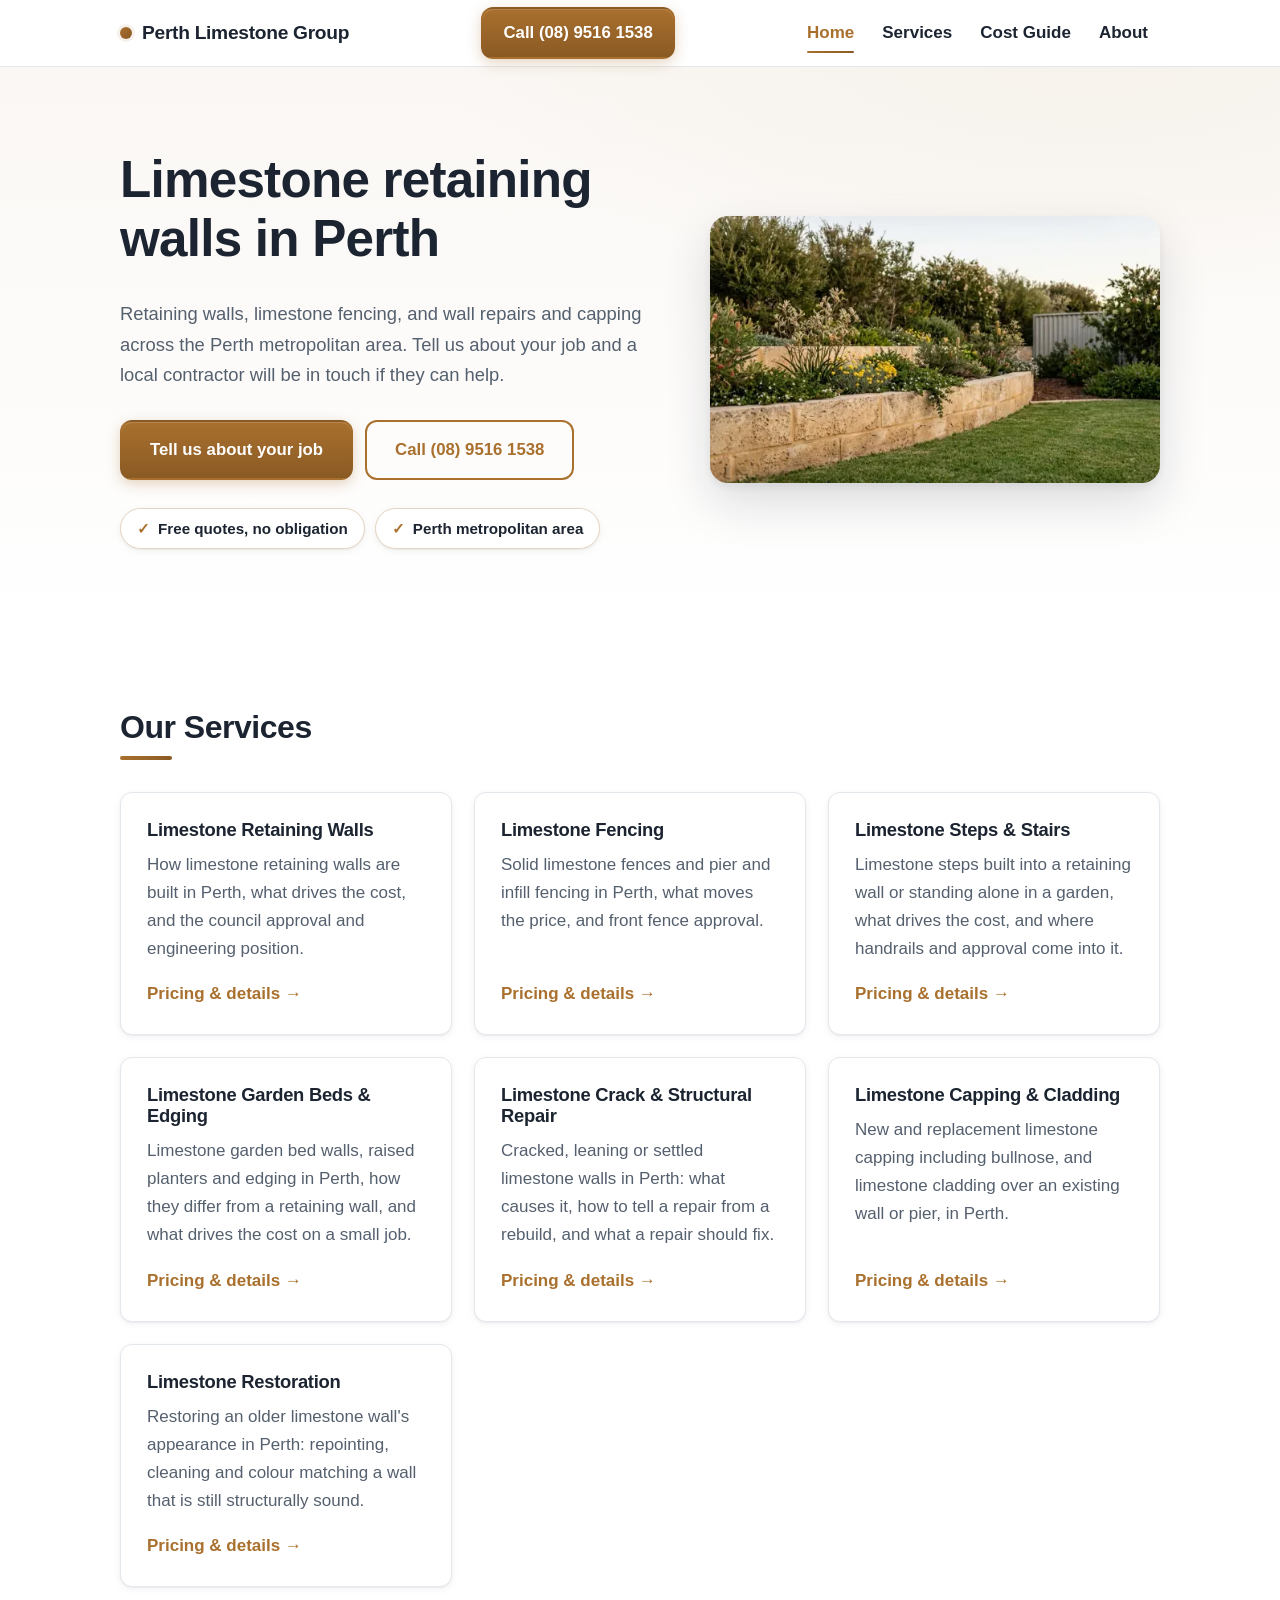
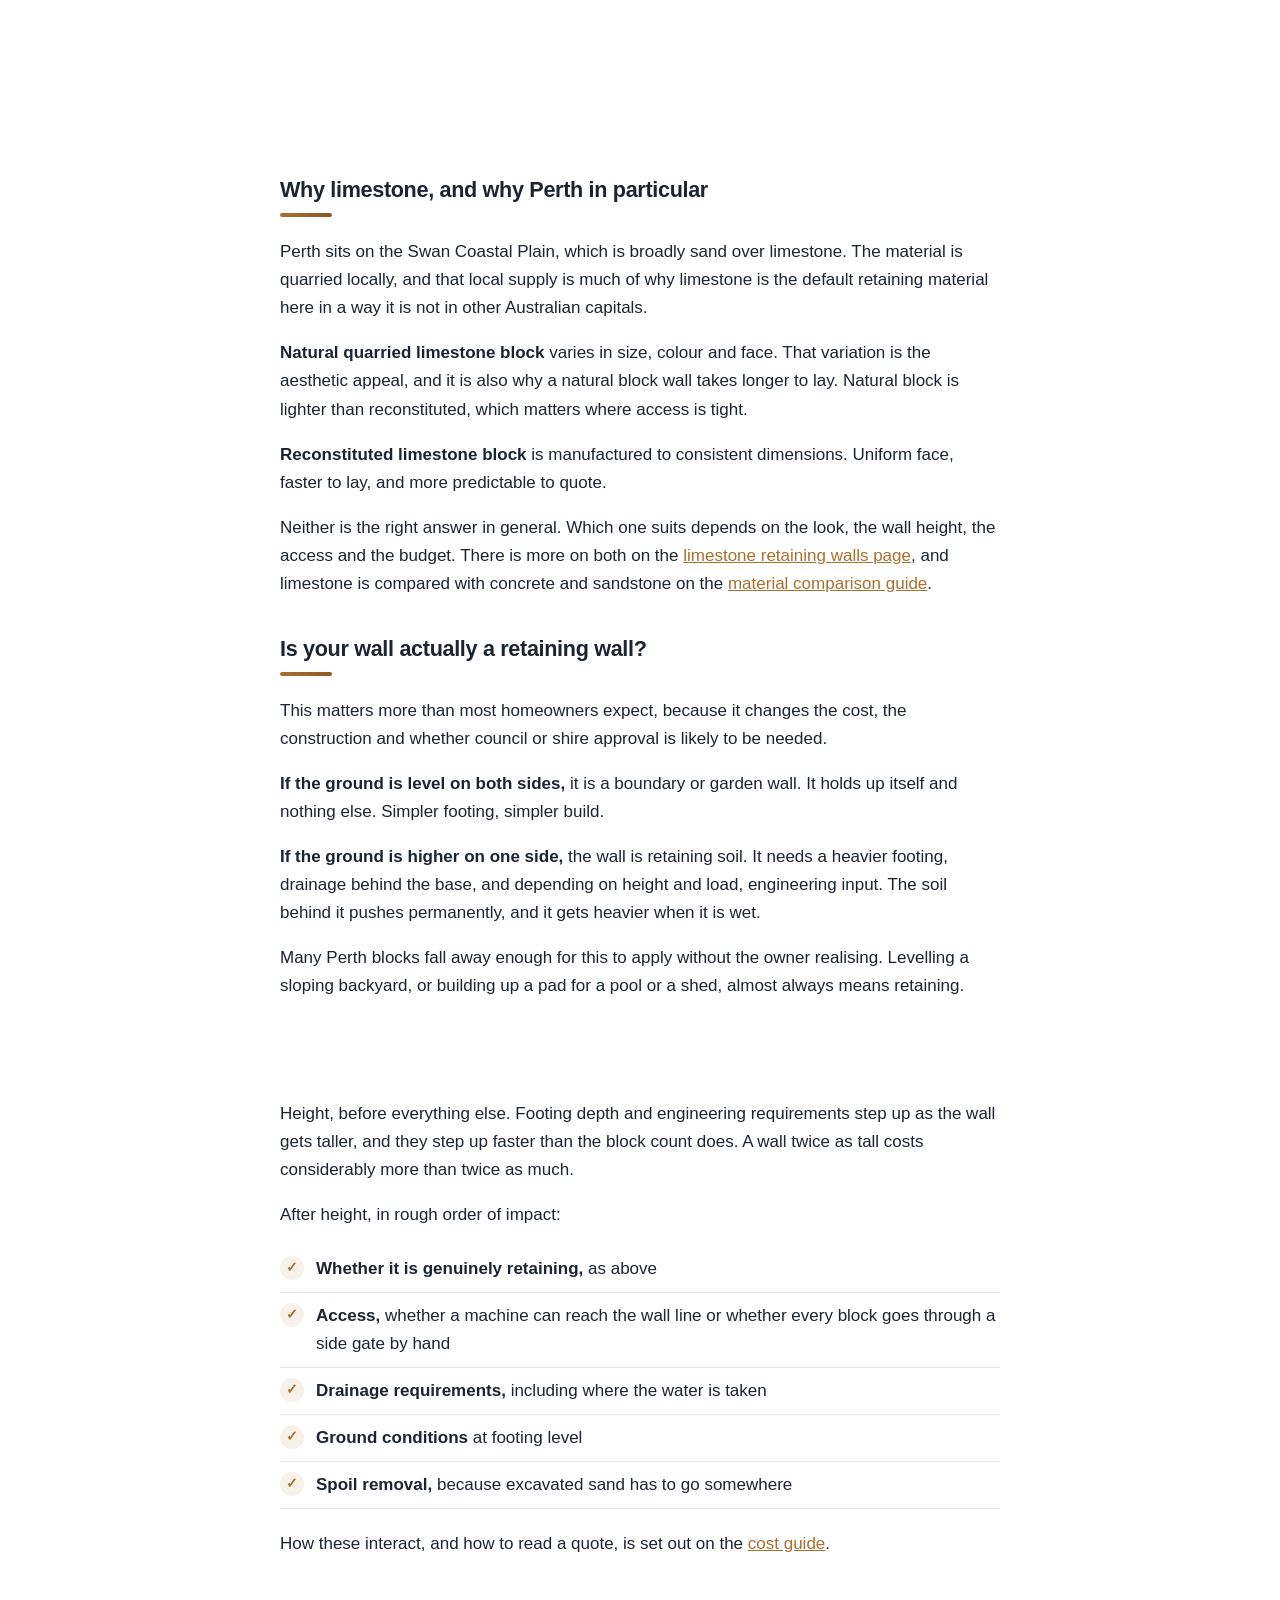
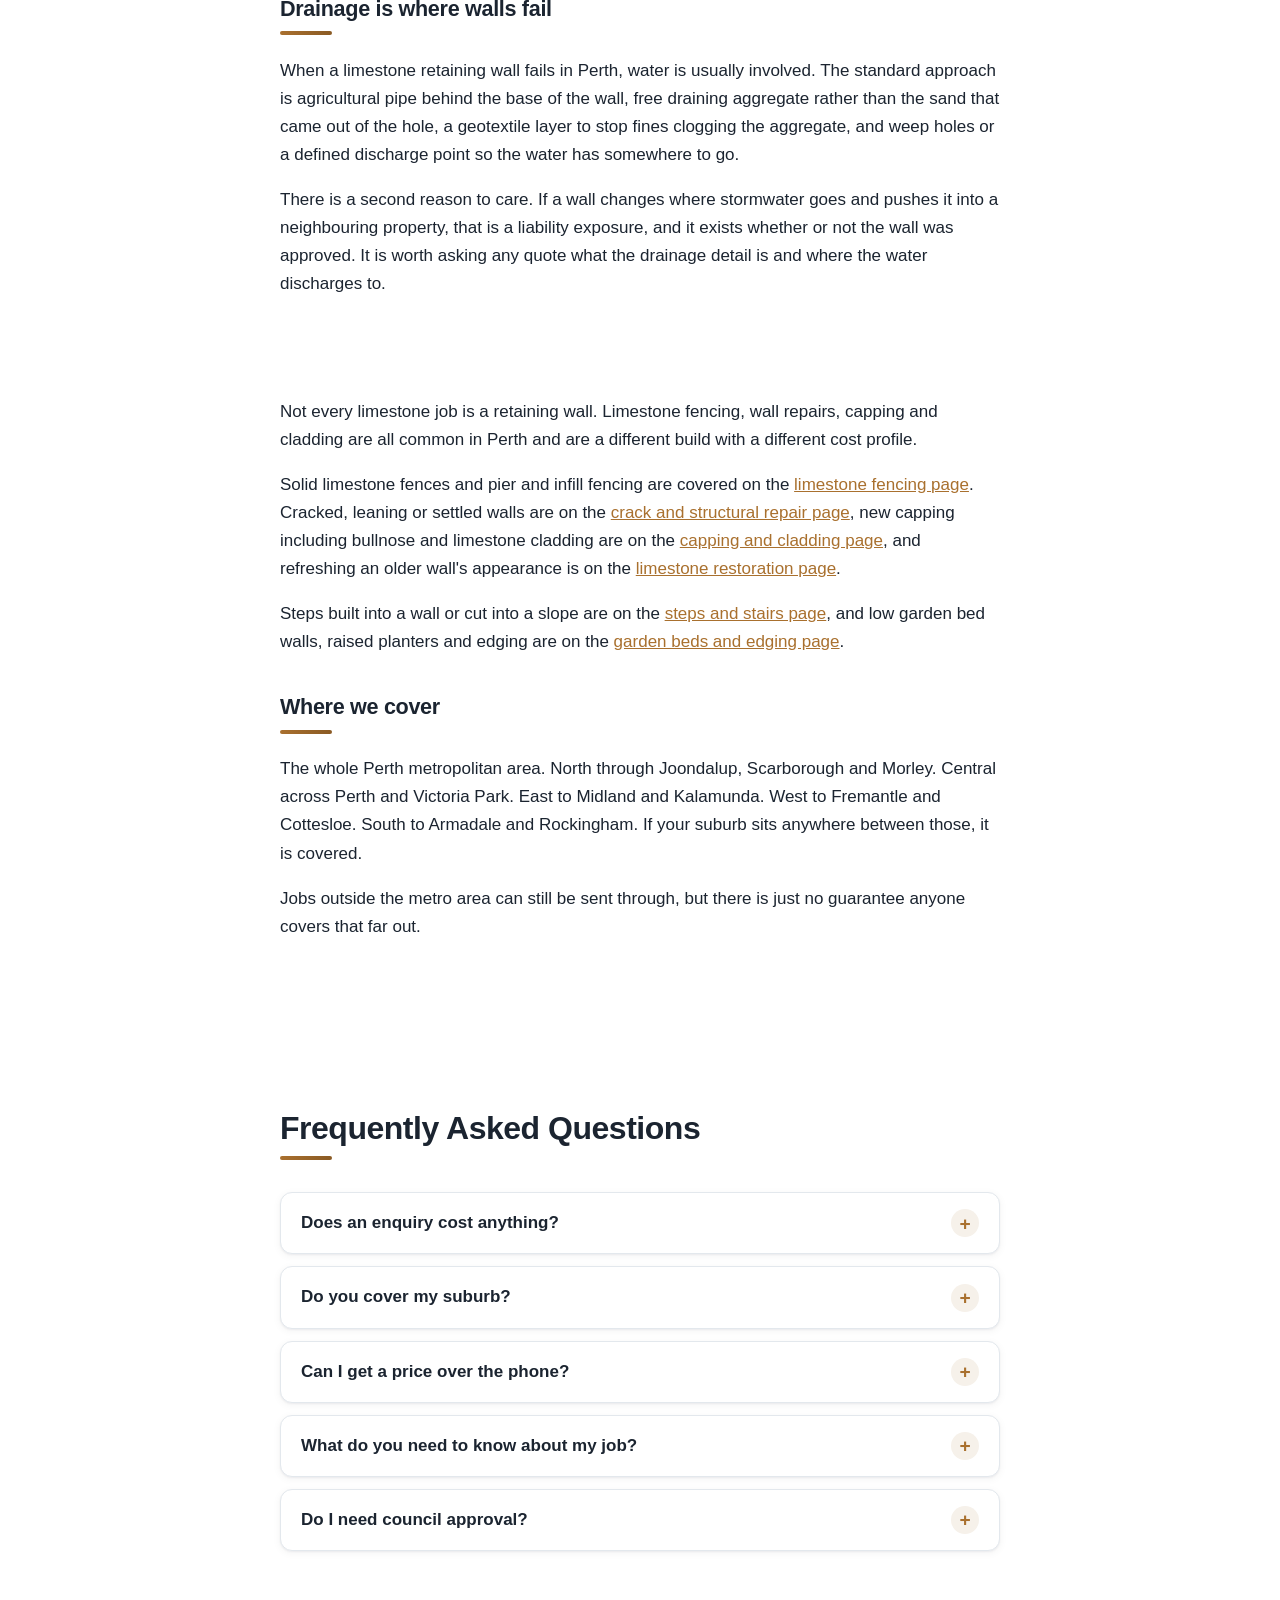
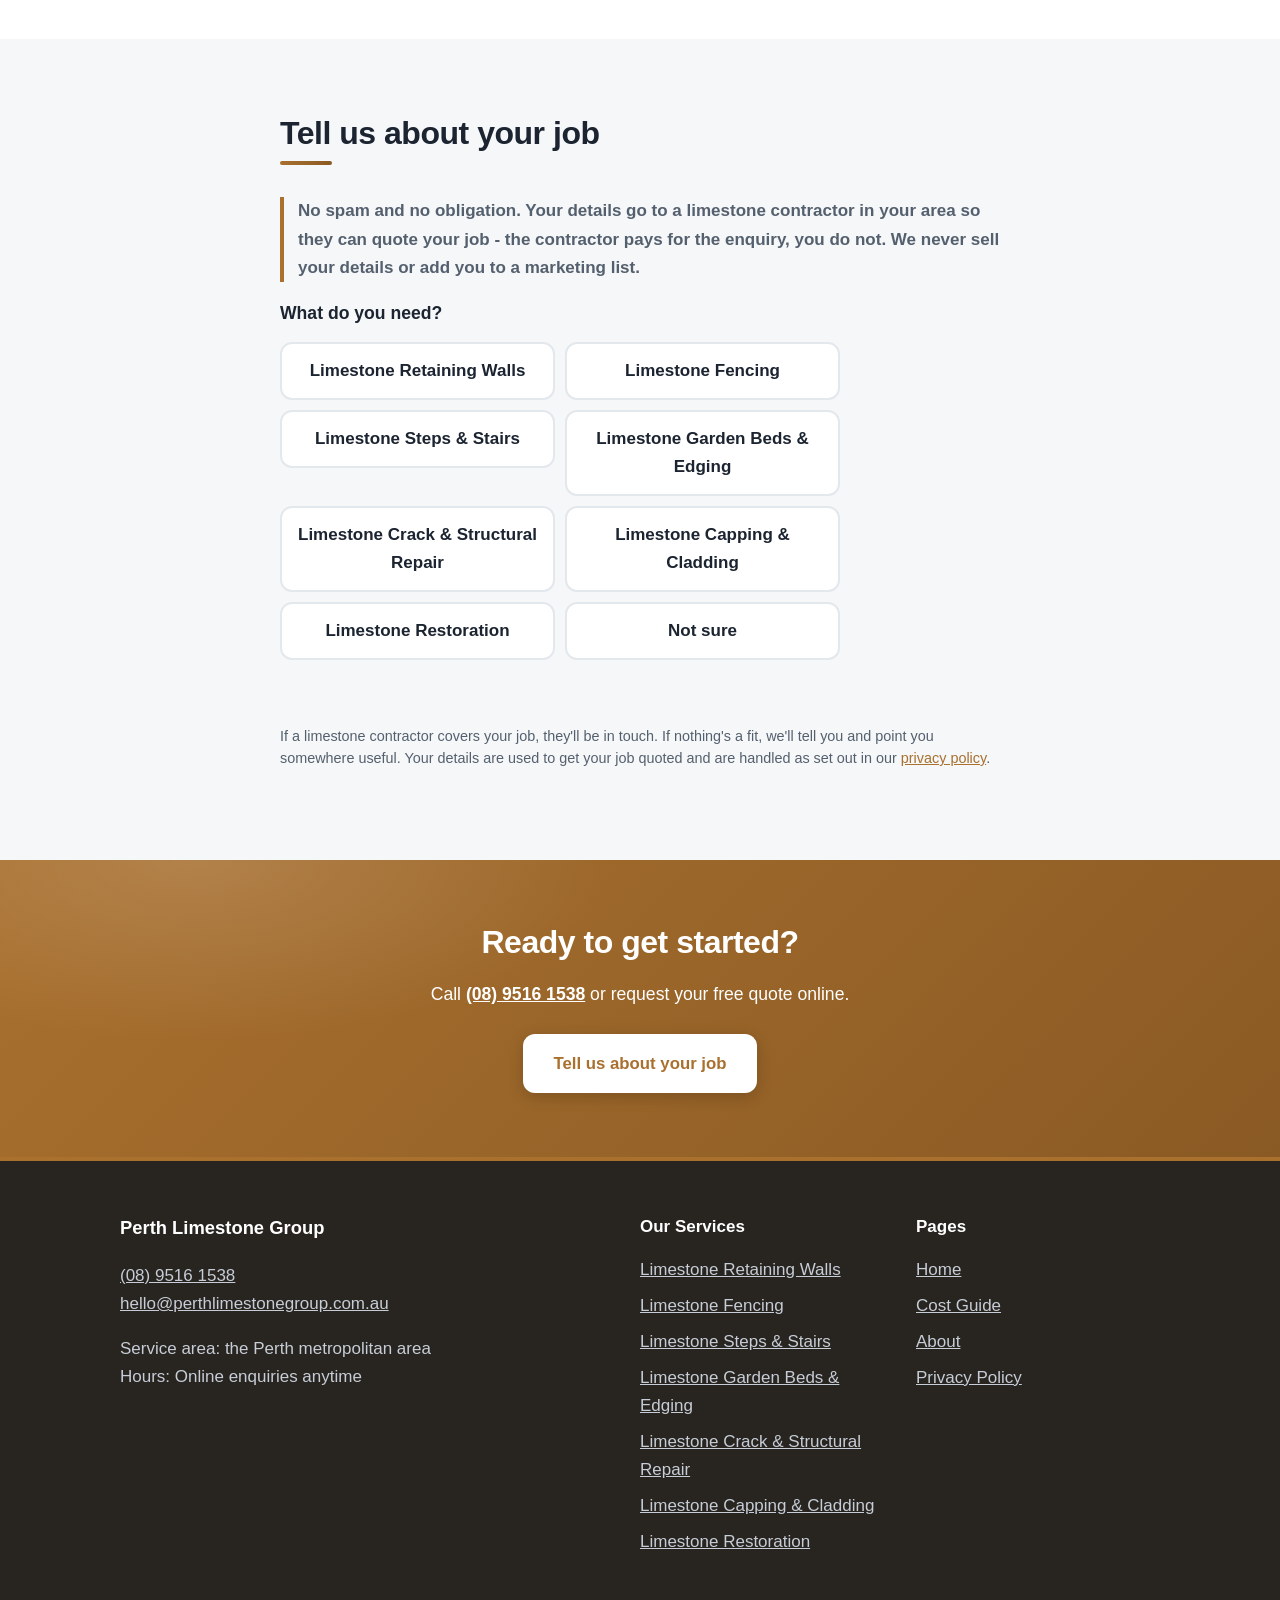
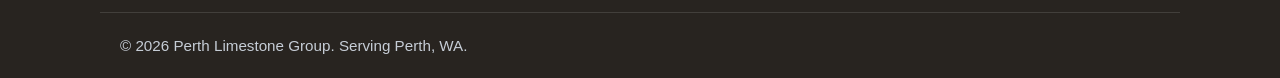
==== commit f5196c1f: "Add steps/garden-beds service pages and material comparison guide Competitive content-gap pass again" ====
--- a/index.html
+++ b/index.html
@@ -1096,8 +1096,8 @@
         <div class="hero-media"><img class="hero-img" src="images/retainingwall434knl.webp" srcset="images/retainingwall434knl-400.webp 400w, images/retainingwall434knl-560.webp 560w, images/retainingwall434knl-720.webp 720w, images/retainingwall434knl-960.webp 960w" sizes="(min-width: 900px) 450px, (min-width: 560px) 520px, calc(100vw - 40px)" alt="A limestone retaining wall holding back a raised garden bed in a Perth backyard" title="A limestone retaining wall holding back a raised garden bed in a Perth backyard" width="1259" height="747" fetchpriority="high"></div>
       </div>
     </section>
-    <div id="page-content"><section class="section" id="services"><div class="container"><h2>Our Services</h2><div class="grid-3"><article class="card"><h3><a href="limestone-retaining-walls.html">Limestone Retaining Walls</a></h3><p>How limestone retaining walls are built in Perth, what drives the cost, and the council approval and engineering position.</p><a class="card-link" href="limestone-retaining-walls.html">Pricing & details &rarr;</a></article><article class="card"><h3><a href="limestone-fencing.html">Limestone Fencing</a></h3><p>Solid limestone fences and pier and infill fencing in Perth, what moves the price, and front fence approval.</p><a class="card-link" href="limestone-fencing.html">Pricing & details &rarr;</a></article><article class="card"><h3><a href="limestone-crack-repair.html">Limestone Crack &amp; Structural Repair</a></h3><p>Cracked, leaning or settled limestone walls in Perth: what causes it, how to tell a repair from a rebuild, and what a repair should fix.</p><a class="card-link" href="limestone-crack-repair.html">Pricing & details &rarr;</a></article><article class="card"><h3><a href="limestone-capping-cladding.html">Limestone Capping &amp; Cladding</a></h3><p>New and replacement limestone capping including bullnose, and limestone cladding over an existing wall or pier, in Perth.</p><a class="card-link" href="limestone-capping-cladding.html">Pricing & details &rarr;</a></article><article class="card"><h3><a href="limestone-restoration.html">Limestone Restoration</a></h3><p>Restoring an older limestone wall's appearance in Perth: repointing, cleaning and colour matching a wall that is still structurally sound.</p><a class="card-link" href="limestone-restoration.html">Pricing & details &rarr;</a></article></div></div></section><section class="section"><div class="container narrow prose guide"><h2>Why limestone, and why Perth in particular</h2><p>Perth sits on the Swan Coastal Plain, which is broadly sand over limestone. The material is quarried locally, and that local supply is much of why limestone is the default retaining material here in a way it is not in other Australian capitals.</p><p><strong>Natural quarried limestone block</strong> varies in size, colour and face. That variation is the aesthetic appeal, and it is also why a natural block wall takes longer to lay. Natural block is lighter than reconstituted, which matters where access is tight.</p><p><strong>Reconstituted limestone block</strong> is manufactured to consistent dimensions. Uniform face, faster to lay, and more predictable to quote.</p><p>Neither is the right answer in general. Which one suits depends on the look, the wall height, the access and the budget. There is more on both on the <a href="limestone-retaining-walls.html">limestone retaining walls page</a>.</p><h2>Is your wall actually a retaining wall?</h2><p>This matters more than most homeowners expect, because it changes the cost, the construction and whether council or shire approval is likely to be needed.</p><p><strong>If the ground is level on both sides,</strong> it is a boundary or garden wall. It holds up itself and nothing else. Simpler footing, simpler build.</p><p><strong>If the ground is higher on one side,</strong> the wall is retaining soil. It needs a heavier footing, drainage behind the base, and depending on height and load, engineering input. The soil behind it pushes permanently, and it gets heavier when it is wet.</p><p>Many Perth blocks fall away enough for this to apply without the owner realising. Levelling a sloping backyard, or building up a pad for a pool or a shed, almost always means retaining.</p><h2>What drives the price</h2><p>Height, before everything else. Footing depth and engineering requirements step up as the wall gets taller, and they step up faster than the block count does. A wall twice as tall costs considerably more than twice as much.</p><p>After height, in rough order of impact:</p><ul class="check-list"><li><strong>Whether it is genuinely retaining,</strong> as above</li><li><strong>Access,</strong> whether a machine can reach the wall line or whether every block goes through a side gate by hand</li><li><strong>Drainage requirements,</strong> including where the water is taken</li><li><strong>Ground conditions</strong> at footing level</li><li><strong>Spoil removal,</strong> because excavated sand has to go somewhere</li></ul><p>How these interact, and how to read a quote, is set out on the <a href="cost-guide.html">cost guide</a>.</p><h2>Drainage is where walls fail</h2><p>When a limestone retaining wall fails in Perth, water is usually involved. The standard approach is agricultural pipe behind the base of the wall, free draining aggregate rather than the sand that came out of the hole, a geotextile layer to stop fines clogging the aggregate, and weep holes or a defined discharge point so the water has somewhere to go.</p><p>There is a second reason to care. If a wall changes where stormwater goes and pushes it into a neighbouring property, that is a liability exposure, and it exists whether or not the wall was approved. It is worth asking any quote what the drainage detail is and where the water discharges to.</p><h2>Fencing, repairs and capping</h2><p>Not every limestone job is a retaining wall. Limestone fencing, wall repairs, capping and cladding are all common in Perth and are a different build with a different cost profile.</p><p>Solid limestone fences and pier and infill fencing are covered on the <a href="limestone-fencing.html">limestone fencing page</a>. Cracked, leaning or settled walls are on the <a href="limestone-crack-repair.html">crack and structural repair page</a>, new capping including bullnose and limestone cladding are on the <a href="limestone-capping-cladding.html">capping and cladding page</a>, and refreshing an older wall's appearance is on the <a href="limestone-restoration.html">limestone restoration page</a>.</p><h2>Where we cover</h2><p>The whole Perth metropolitan area. North through Joondalup, Scarborough and Morley. Central across Perth and Victoria Park. East to Midland and Kalamunda. West to Fremantle and Cottesloe. South to Armadale and Rockingham. If your suburb sits anywhere between those, it is covered.</p><p>Jobs outside the metro area can still be sent through, but there is just no guarantee anyone covers that far out.</p></div></section><section class="section"><div class="container narrow"><h2>Frequently Asked Questions</h2><details class="faq-item"><summary>Does an enquiry cost anything?</summary><div class="faq-answer"><p>No. Sending an enquiry and getting a quote costs you nothing, and there is no obligation to go ahead.</p></div></details><details class="faq-item"><summary>Do you cover my suburb?</summary><div class="faq-answer"><p>We cover the whole Perth metropolitan area: north through Joondalup, Scarborough and Morley, central across Perth and Victoria Park, east to Midland and Kalamunda, west to Fremantle and Cottesloe, and south to Armadale and Rockingham. If your suburb sits anywhere between those, it is covered. Jobs outside the metro area can still be sent through, but there is no guarantee anyone covers that far out.</p></div></details><details class="faq-item"><summary>Can I get a price over the phone?</summary><div class="faq-answer"><p>Not accurately. Height, access and ground conditions move the number too much for a phone estimate to be worth anything. The cost guide explains what drives it, and looking at the job settles it.</p></div></details><details class="faq-item"><summary>What do you need to know about my job?</summary><div class="faq-answer"><p>What you need, your suburb, the rough size, and your timeframe. Height and length matter most, and it helps to say whether the ground is higher on one side and whether a machine can reach the wall line.</p></div></details><details class="faq-item"><summary>Do I need council approval?</summary><div class="faq-answer"><p>It depends on your council or shire, the height of the wall, where it sits on the block and what it holds up. There is no single Perth wide rule. The retaining walls page has a section on what triggers approval.</p></div></details></div></section><section class="section section-alt" id="quote"><div class="container narrow"><h2>Tell us about your job</h2><p class="reassurance">No spam and no obligation. Your details go to a limestone contractor in your area so they can quote your job - the contractor pays for the enquiry, you do not. We never sell your details or add you to a marketing list.</p><form id="quote-form" novalidate><fieldset class="form-step" id="form-step-1"><legend>What do you need?</legend><div class="service-options"><label class="service-option"><input type="radio" name="service" value="Limestone Retaining Walls" required><span>Limestone Retaining Walls</span></label><label class="service-option"><input type="radio" name="service" value="Limestone Fencing" required><span>Limestone Fencing</span></label><label class="service-option"><input type="radio" name="service" value="Limestone Crack &amp; Structural Repair" required><span>Limestone Crack &amp; Structural Repair</span></label><label class="service-option"><input type="radio" name="service" value="Limestone Capping &amp; Cladding" required><span>Limestone Capping &amp; Cladding</span></label><label class="service-option"><input type="radio" name="service" value="Limestone Restoration" required><span>Limestone Restoration</span></label><label class="service-option"><input type="radio" name="service" value="Not sure" required><span>Not sure</span></label></div></fieldset><fieldset class="form-step" id="form-step-2" hidden><legend>Your job and contact details</legend><div class="form-field"><label for="qf-suburb">Suburb</label><input id="qf-suburb" name="suburb" type="text" autocomplete="address-level2" required></div><div class="form-field"><label for="qf-size">Rough size</label><input id="qf-size" name="size" type="text" placeholder="e.g. 12m long, about 900mm high, sloping block"></div><div class="form-field"><label for="qf-timeframe">Timeframe</label><select id="qf-timeframe" name="timeframe" required><option value="" disabled selected>Choose one</option><option value="ASAP">ASAP</option><option value="Within a month">Within a month</option><option value="1 to 3 months">1 to 3 months</option><option value="Just researching">Just researching</option></select></div><div class="form-field"><label for="qf-name">Name</label><input id="qf-name" name="name" type="text" autocomplete="name" required></div><div class="form-field"><label for="qf-phone">Phone</label><input id="qf-phone" name="phone" type="tel" autocomplete="tel" required></div><div class="form-field"><label for="qf-email">Email</label><input id="qf-email" name="email" type="email" autocomplete="email" required></div><input type="text" id="qf-gotcha" name="_gotcha" tabindex="-1" autocomplete="off" aria-hidden="true" style="position:absolute;left:-9999px;top:-9999px"><input type="hidden" id="qf-id" name="_id" value=""><div id="turnstile-widget"></div><button class="btn btn-primary btn-block" type="submit">Send my job details</button></fieldset><p class="form-status" id="form-status" role="status" aria-live="polite"></p></form><p class="form-note">If a limestone contractor covers your job, they'll be in touch. If nothing's a fit, we'll tell you and point you somewhere useful. Your details are used to get your job quoted and are handled as set out in our <a href="privacy.html">privacy policy</a>.</p></div></section><section class="cta-band"><div class="container"><h2>Ready to get started?</h2><p>Call <a href="tel:+61895161538">(08) 9516 1538</a> or request your free quote online.</p><a class="btn btn-primary btn-invert" href="#quote">Tell us about your job</a></div></section></div>
+    <div id="page-content"><section class="section" id="services"><div class="container"><h2>Our Services</h2><div class="grid-3"><article class="card"><h3><a href="limestone-retaining-walls.html">Limestone Retaining Walls</a></h3><p>How limestone retaining walls are built in Perth, what drives the cost, and the council approval and engineering position.</p><a class="card-link" href="limestone-retaining-walls.html">Pricing & details &rarr;</a></article><article class="card"><h3><a href="limestone-fencing.html">Limestone Fencing</a></h3><p>Solid limestone fences and pier and infill fencing in Perth, what moves the price, and front fence approval.</p><a class="card-link" href="limestone-fencing.html">Pricing & details &rarr;</a></article><article class="card"><h3><a href="limestone-steps-stairs.html">Limestone Steps &amp; Stairs</a></h3><p>Limestone steps built into a retaining wall or standing alone in a garden, what drives the cost, and where handrails and approval come into it.</p><a class="card-link" href="limestone-steps-stairs.html">Pricing & details &rarr;</a></article><article class="card"><h3><a href="limestone-garden-beds-edging.html">Limestone Garden Beds &amp; Edging</a></h3><p>Limestone garden bed walls, raised planters and edging in Perth, how they differ from a retaining wall, and what drives the cost on a small job.</p><a class="card-link" href="limestone-garden-beds-edging.html">Pricing & details &rarr;</a></article><article class="card"><h3><a href="limestone-crack-repair.html">Limestone Crack &amp; Structural Repair</a></h3><p>Cracked, leaning or settled limestone walls in Perth: what causes it, how to tell a repair from a rebuild, and what a repair should fix.</p><a class="card-link" href="limestone-crack-repair.html">Pricing & details &rarr;</a></article><article class="card"><h3><a href="limestone-capping-cladding.html">Limestone Capping &amp; Cladding</a></h3><p>New and replacement limestone capping including bullnose, and limestone cladding over an existing wall or pier, in Perth.</p><a class="card-link" href="limestone-capping-cladding.html">Pricing & details &rarr;</a></article><article class="card"><h3><a href="limestone-restoration.html">Limestone Restoration</a></h3><p>Restoring an older limestone wall's appearance in Perth: repointing, cleaning and colour matching a wall that is still structurally sound.</p><a class="card-link" href="limestone-restoration.html">Pricing & details &rarr;</a></article></div></div></section><section class="section"><div class="container narrow prose guide"><h2>Why limestone, and why Perth in particular</h2><p>Perth sits on the Swan Coastal Plain, which is broadly sand over limestone. The material is quarried locally, and that local supply is much of why limestone is the default retaining material here in a way it is not in other Australian capitals.</p><p><strong>Natural quarried limestone block</strong> varies in size, colour and face. That variation is the aesthetic appeal, and it is also why a natural block wall takes longer to lay. Natural block is lighter than reconstituted, which matters where access is tight.</p><p><strong>Reconstituted limestone block</strong> is manufactured to consistent dimensions. Uniform face, faster to lay, and more predictable to quote.</p><p>Neither is the right answer in general. Which one suits depends on the look, the wall height, the access and the budget. There is more on both on the <a href="limestone-retaining-walls.html">limestone retaining walls page</a>, and limestone is compared with concrete and sandstone on the <a href="limestone-vs-concrete-vs-sandstone.html">material comparison guide</a>.</p><h2>Is your wall actually a retaining wall?</h2><p>This matters more than most homeowners expect, because it changes the cost, the construction and whether council or shire approval is likely to be needed.</p><p><strong>If the ground is level on both sides,</strong> it is a boundary or garden wall. It holds up itself and nothing else. Simpler footing, simpler build.</p><p><strong>If the ground is higher on one side,</strong> the wall is retaining soil. It needs a heavier footing, drainage behind the base, and depending on height and load, engineering input. The soil behind it pushes permanently, and it gets heavier when it is wet.</p><p>Many Perth blocks fall away enough for this to apply without the owner realising. Levelling a sloping backyard, or building up a pad for a pool or a shed, almost always means retaining.</p><h2>What drives the price</h2><p>Height, before everything else. Footing depth and engineering requirements step up as the wall gets taller, and they step up faster than the block count does. A wall twice as tall costs considerably more than twice as much.</p><p>After height, in rough order of impact:</p><ul class="check-list"><li><strong>Whether it is genuinely retaining,</strong> as above</li><li><strong>Access,</strong> whether a machine can reach the wall line or whether every block goes through a side gate by hand</li><li><strong>Drainage requirements,</strong> including where the water is taken</li><li><strong>Ground conditions</strong> at footing level</li><li><strong>Spoil removal,</strong> because excavated sand has to go somewhere</li></ul><p>How these interact, and how to read a quote, is set out on the <a href="cost-guide.html">cost guide</a>.</p><h2>Drainage is where walls fail</h2><p>When a limestone retaining wall fails in Perth, water is usually involved. The standard approach is agricultural pipe behind the base of the wall, free draining aggregate rather than the sand that came out of the hole, a geotextile layer to stop fines clogging the aggregate, and weep holes or a defined discharge point so the water has somewhere to go.</p><p>There is a second reason to care. If a wall changes where stormwater goes and pushes it into a neighbouring property, that is a liability exposure, and it exists whether or not the wall was approved. It is worth asking any quote what the drainage detail is and where the water discharges to.</p><h2>Fencing, repairs and capping</h2><p>Not every limestone job is a retaining wall. Limestone fencing, wall repairs, capping and cladding are all common in Perth and are a different build with a different cost profile.</p><p>Solid limestone fences and pier and infill fencing are covered on the <a href="limestone-fencing.html">limestone fencing page</a>. Cracked, leaning or settled walls are on the <a href="limestone-crack-repair.html">crack and structural repair page</a>, new capping including bullnose and limestone cladding are on the <a href="limestone-capping-cladding.html">capping and cladding page</a>, and refreshing an older wall's appearance is on the <a href="limestone-restoration.html">limestone restoration page</a>.</p><p>Steps built into a wall or cut into a slope are on the <a href="limestone-steps-stairs.html">steps and stairs page</a>, and low garden bed walls, raised planters and edging are on the <a href="limestone-garden-beds-edging.html">garden beds and edging page</a>.</p><h2>Where we cover</h2><p>The whole Perth metropolitan area. North through Joondalup, Scarborough and Morley. Central across Perth and Victoria Park. East to Midland and Kalamunda. West to Fremantle and Cottesloe. South to Armadale and Rockingham. If your suburb sits anywhere between those, it is covered.</p><p>Jobs outside the metro area can still be sent through, but there is just no guarantee anyone covers that far out.</p></div></section><section class="section"><div class="container narrow"><h2>Frequently Asked Questions</h2><details class="faq-item"><summary>Does an enquiry cost anything?</summary><div class="faq-answer"><p>No. Sending an enquiry and getting a quote costs you nothing, and there is no obligation to go ahead.</p></div></details><details class="faq-item"><summary>Do you cover my suburb?</summary><div class="faq-answer"><p>We cover the whole Perth metropolitan area: north through Joondalup, Scarborough and Morley, central across Perth and Victoria Park, east to Midland and Kalamunda, west to Fremantle and Cottesloe, and south to Armadale and Rockingham. If your suburb sits anywhere between those, it is covered. Jobs outside the metro area can still be sent through, but there is no guarantee anyone covers that far out.</p></div></details><details class="faq-item"><summary>Can I get a price over the phone?</summary><div class="faq-answer"><p>Not accurately. Height, access and ground conditions move the number too much for a phone estimate to be worth anything. The cost guide explains what drives it, and looking at the job settles it.</p></div></details><details class="faq-item"><summary>What do you need to know about my job?</summary><div class="faq-answer"><p>What you need, your suburb, the rough size, and your timeframe. Height and length matter most, and it helps to say whether the ground is higher on one side and whether a machine can reach the wall line.</p></div></details><details class="faq-item"><summary>Do I need council approval?</summary><div class="faq-answer"><p>It depends on your council or shire, the height of the wall, where it sits on the block and what it holds up. There is no single Perth wide rule. The retaining walls page has a section on what triggers approval.</p></div></details></div></section><section class="section section-alt" id="quote"><div class="container narrow"><h2>Tell us about your job</h2><p class="reassurance">No spam and no obligation. Your details go to a limestone contractor in your area so they can quote your job - the contractor pays for the enquiry, you do not. We never sell your details or add you to a marketing list.</p><form id="quote-form" novalidate><fieldset class="form-step" id="form-step-1"><legend>What do you need?</legend><div class="service-options"><label class="service-option"><input type="radio" name="service" value="Limestone Retaining Walls" required><span>Limestone Retaining Walls</span></label><label class="service-option"><input type="radio" name="service" value="Limestone Fencing" required><span>Limestone Fencing</span></label><label class="service-option"><input type="radio" name="service" value="Limestone Steps &amp; Stairs" required><span>Limestone Steps &amp; Stairs</span></label><label class="service-option"><input type="radio" name="service" value="Limestone Garden Beds &amp; Edging" required><span>Limestone Garden Beds &amp; Edging</span></label><label class="service-option"><input type="radio" name="service" value="Limestone Crack &amp; Structural Repair" required><span>Limestone Crack &amp; Structural Repair</span></label><label class="service-option"><input type="radio" name="service" value="Limestone Capping &amp; Cladding" required><span>Limestone Capping &amp; Cladding</span></label><label class="service-option"><input type="radio" name="service" value="Limestone Restoration" required><span>Limestone Restoration</span></label><label class="service-option"><input type="radio" name="service" value="Not sure" required><span>Not sure</span></label></div></fieldset><fieldset class="form-step" id="form-step-2" hidden><legend>Your job and contact details</legend><div class="form-field"><label for="qf-suburb">Suburb</label><input id="qf-suburb" name="suburb" type="text" autocomplete="address-level2" required></div><div class="form-field"><label for="qf-size">Rough size</label><input id="qf-size" name="size" type="text" placeholder="e.g. 12m long, about 900mm high, sloping block"></div><div class="form-field"><label for="qf-timeframe">Timeframe</label><select id="qf-timeframe" name="timeframe" required><option value="" disabled selected>Choose one</option><option value="ASAP">ASAP</option><option value="Within a month">Within a month</option><option value="1 to 3 months">1 to 3 months</option><option value="Just researching">Just researching</option></select></div><div class="form-field"><label for="qf-name">Name</label><input id="qf-name" name="name" type="text" autocomplete="name" required></div><div class="form-field"><label for="qf-phone">Phone</label><input id="qf-phone" name="phone" type="tel" autocomplete="tel" required></div><div class="form-field"><label for="qf-email">Email</label><input id="qf-email" name="email" type="email" autocomplete="email" required></div><input type="text" id="qf-gotcha" name="_gotcha" tabindex="-1" autocomplete="off" aria-hidden="true" style="position:absolute;left:-9999px;top:-9999px"><input type="hidden" id="qf-id" name="_id" value=""><div id="turnstile-widget"></div><button class="btn btn-primary btn-block" type="submit">Send my job details</button></fieldset><p class="form-status" id="form-status" role="status" aria-live="polite"></p></form><p class="form-note">If a limestone contractor covers your job, they'll be in touch. If nothing's a fit, we'll tell you and point you somewhere useful. Your details are used to get your job quoted and are handled as set out in our <a href="privacy.html">privacy policy</a>.</p></div></section><section class="cta-band"><div class="container"><h2>Ready to get started?</h2><p>Call <a href="tel:+61895161538">(08) 9516 1538</a> or request your free quote online.</p><a class="btn btn-primary btn-invert" href="#quote">Tell us about your job</a></div></section></div>
   </main>
-  <footer id="site-footer"><div class="container footer-grid"><div><p class="footer-brand">Perth Limestone Group</p><p><a href="tel:+61895161538">(08) 9516 1538</a><br><a href="mailto:hello@perthlimestonegroup.com.au">hello@perthlimestonegroup.com.au</a></p><p>Service area: the Perth metropolitan area<br>Hours: Online enquiries anytime</p></div><div><p class="footer-title">Our Services</p><ul><li><a href="limestone-retaining-walls.html">Limestone Retaining Walls</a></li><li><a href="limestone-fencing.html">Limestone Fencing</a></li><li><a href="limestone-crack-repair.html">Limestone Crack &amp; Structural Repair</a></li><li><a href="limestone-capping-cladding.html">Limestone Capping &amp; Cladding</a></li><li><a href="limestone-restoration.html">Limestone Restoration</a></li></ul></div><div><p class="footer-title">Pages</p><ul><li><a href="index.html">Home</a></li><li><a href="cost-guide.html">Cost Guide</a></li><li><a href="about.html">About</a></li><li><a href="privacy.html">Privacy Policy</a></li></ul></div></div><div class="container footer-bottom"><p>&copy; 2026 Perth Limestone Group. Serving Perth, WA.</p></div></footer>
+  <footer id="site-footer"><div class="container footer-grid"><div><p class="footer-brand">Perth Limestone Group</p><p><a href="tel:+61895161538">(08) 9516 1538</a><br><a href="mailto:hello@perthlimestonegroup.com.au">hello@perthlimestonegroup.com.au</a></p><p>Service area: the Perth metropolitan area<br>Hours: Online enquiries anytime</p></div><div><p class="footer-title">Our Services</p><ul><li><a href="limestone-retaining-walls.html">Limestone Retaining Walls</a></li><li><a href="limestone-fencing.html">Limestone Fencing</a></li><li><a href="limestone-steps-stairs.html">Limestone Steps &amp; Stairs</a></li><li><a href="limestone-garden-beds-edging.html">Limestone Garden Beds &amp; Edging</a></li><li><a href="limestone-crack-repair.html">Limestone Crack &amp; Structural Repair</a></li><li><a href="limestone-capping-cladding.html">Limestone Capping &amp; Cladding</a></li><li><a href="limestone-restoration.html">Limestone Restoration</a></li></ul></div><div><p class="footer-title">Pages</p><ul><li><a href="index.html">Home</a></li><li><a href="cost-guide.html">Cost Guide</a></li><li><a href="about.html">About</a></li><li><a href="privacy.html">Privacy Policy</a></li></ul></div></div><div class="container footer-bottom"><p>&copy; 2026 Perth Limestone Group. Serving Perth, WA.</p></div></footer>
 </body>
 </html>
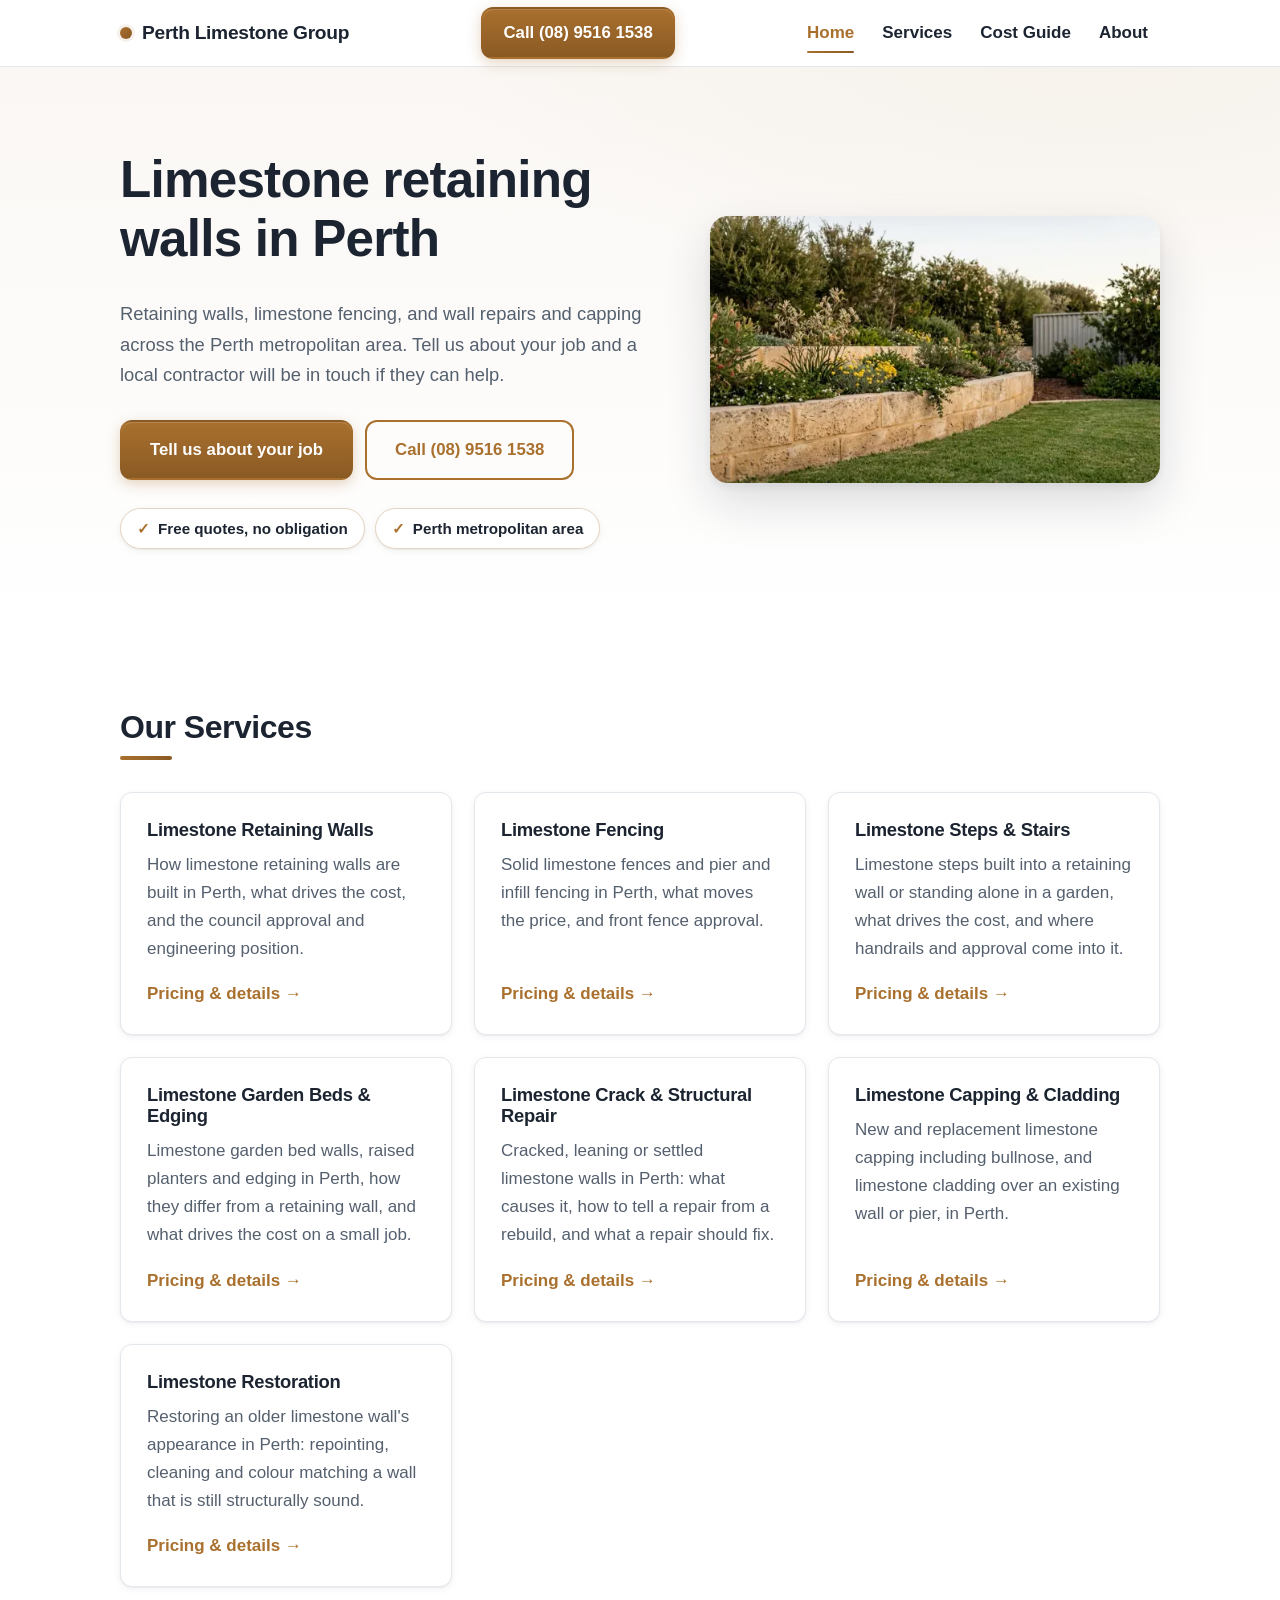
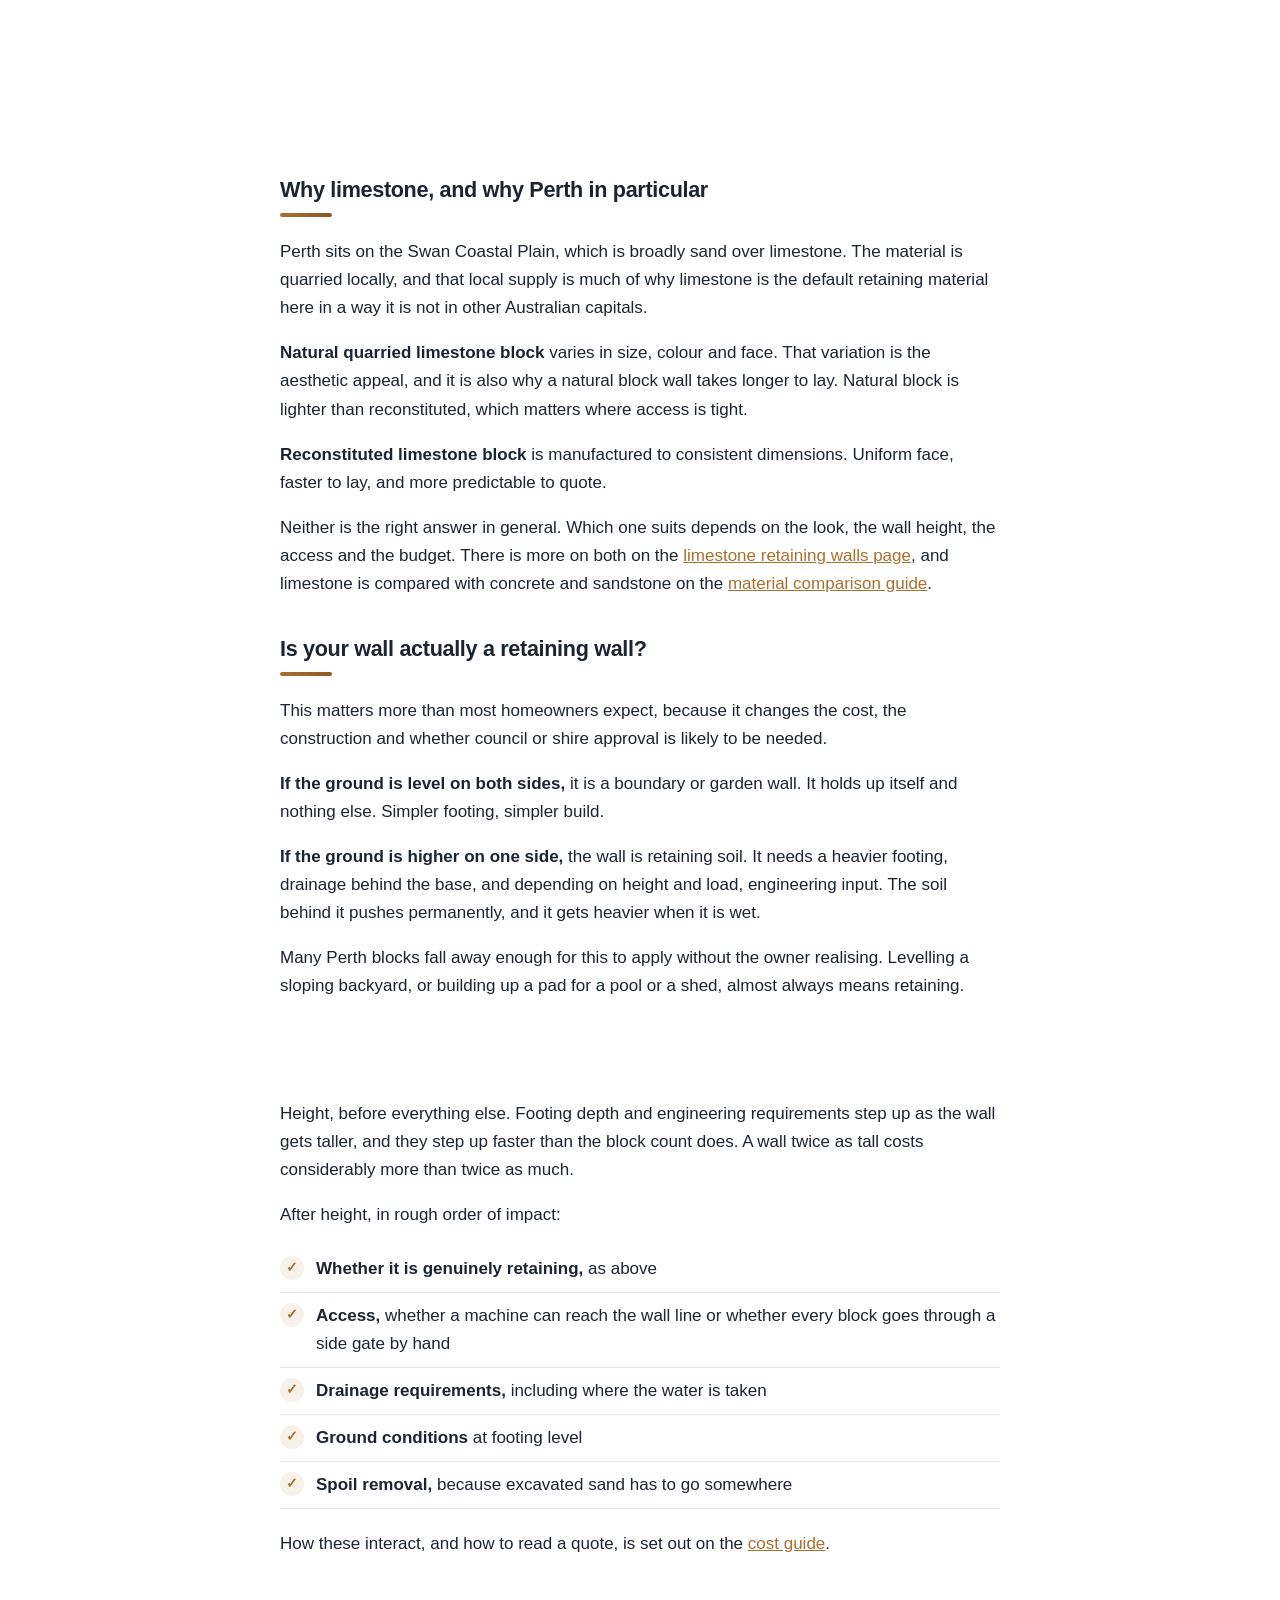
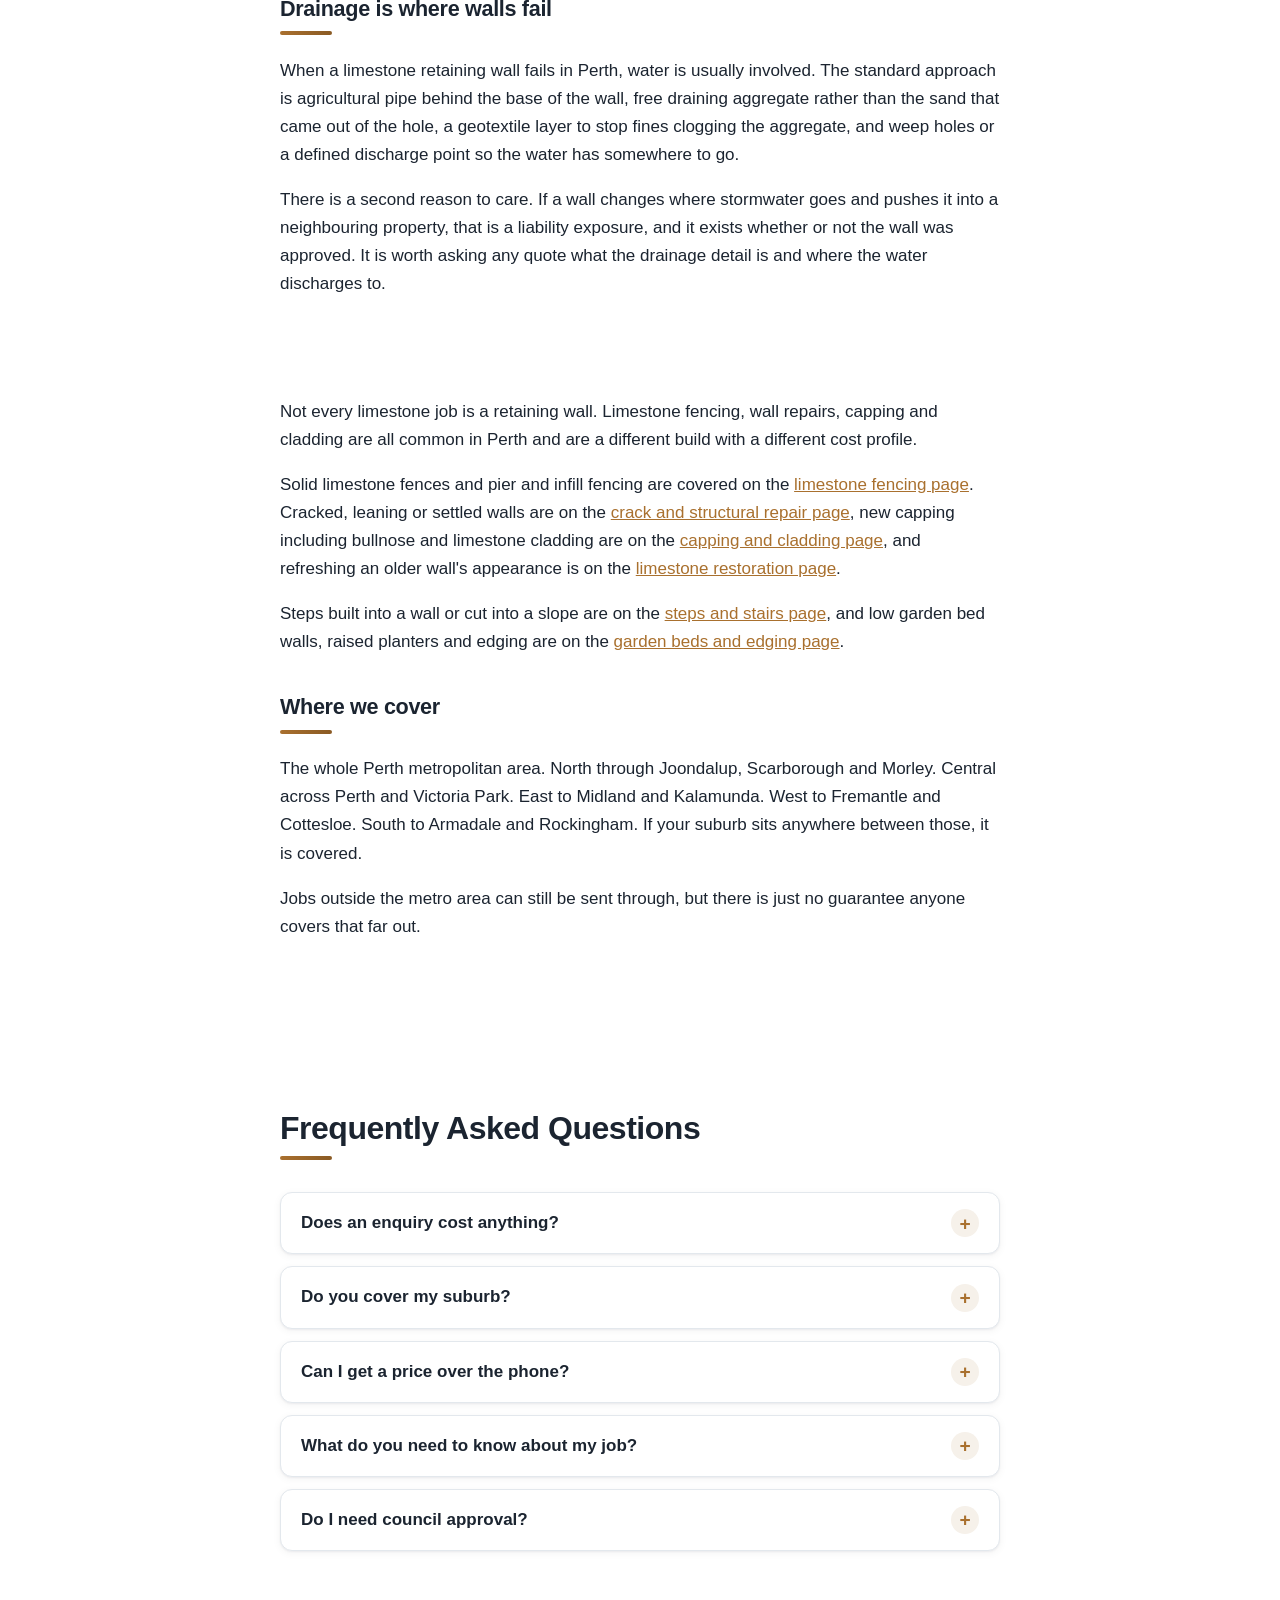
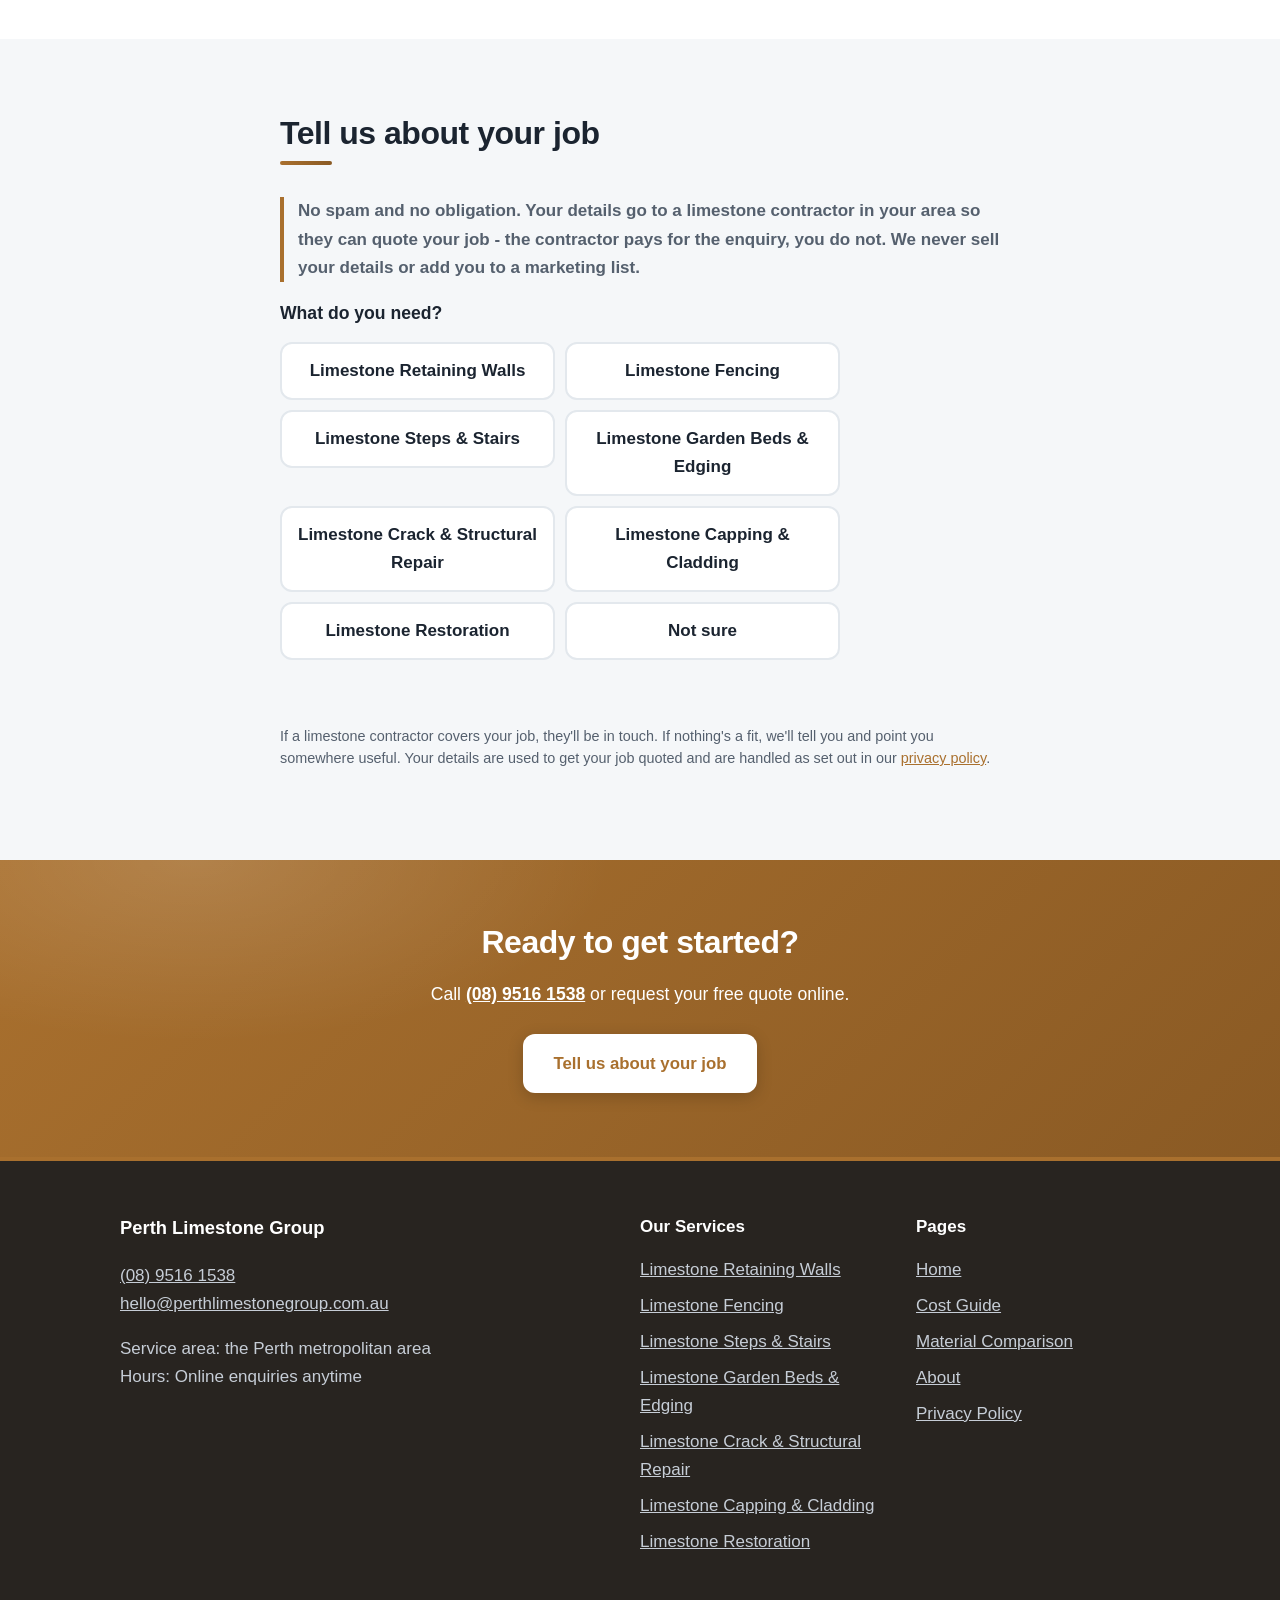
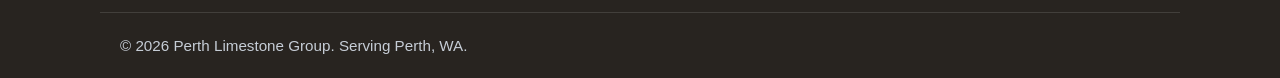
==== commit 3fb76a30: "Add sitemap lastmod dates and footer link to comparison guide GSC coverage (2026-09-24) shows 5 page" ====
--- a/index.html
+++ b/index.html
@@ -1098,6 +1098,6 @@
     </section>
     <div id="page-content"><section class="section" id="services"><div class="container"><h2>Our Services</h2><div class="grid-3"><article class="card"><h3><a href="limestone-retaining-walls.html">Limestone Retaining Walls</a></h3><p>How limestone retaining walls are built in Perth, what drives the cost, and the council approval and engineering position.</p><a class="card-link" href="limestone-retaining-walls.html">Pricing & details &rarr;</a></article><article class="card"><h3><a href="limestone-fencing.html">Limestone Fencing</a></h3><p>Solid limestone fences and pier and infill fencing in Perth, what moves the price, and front fence approval.</p><a class="card-link" href="limestone-fencing.html">Pricing & details &rarr;</a></article><article class="card"><h3><a href="limestone-steps-stairs.html">Limestone Steps &amp; Stairs</a></h3><p>Limestone steps built into a retaining wall or standing alone in a garden, what drives the cost, and where handrails and approval come into it.</p><a class="card-link" href="limestone-steps-stairs.html">Pricing & details &rarr;</a></article><article class="card"><h3><a href="limestone-garden-beds-edging.html">Limestone Garden Beds &amp; Edging</a></h3><p>Limestone garden bed walls, raised planters and edging in Perth, how they differ from a retaining wall, and what drives the cost on a small job.</p><a class="card-link" href="limestone-garden-beds-edging.html">Pricing & details &rarr;</a></article><article class="card"><h3><a href="limestone-crack-repair.html">Limestone Crack &amp; Structural Repair</a></h3><p>Cracked, leaning or settled limestone walls in Perth: what causes it, how to tell a repair from a rebuild, and what a repair should fix.</p><a class="card-link" href="limestone-crack-repair.html">Pricing & details &rarr;</a></article><article class="card"><h3><a href="limestone-capping-cladding.html">Limestone Capping &amp; Cladding</a></h3><p>New and replacement limestone capping including bullnose, and limestone cladding over an existing wall or pier, in Perth.</p><a class="card-link" href="limestone-capping-cladding.html">Pricing & details &rarr;</a></article><article class="card"><h3><a href="limestone-restoration.html">Limestone Restoration</a></h3><p>Restoring an older limestone wall's appearance in Perth: repointing, cleaning and colour matching a wall that is still structurally sound.</p><a class="card-link" href="limestone-restoration.html">Pricing & details &rarr;</a></article></div></div></section><section class="section"><div class="container narrow prose guide"><h2>Why limestone, and why Perth in particular</h2><p>Perth sits on the Swan Coastal Plain, which is broadly sand over limestone. The material is quarried locally, and that local supply is much of why limestone is the default retaining material here in a way it is not in other Australian capitals.</p><p><strong>Natural quarried limestone block</strong> varies in size, colour and face. That variation is the aesthetic appeal, and it is also why a natural block wall takes longer to lay. Natural block is lighter than reconstituted, which matters where access is tight.</p><p><strong>Reconstituted limestone block</strong> is manufactured to consistent dimensions. Uniform face, faster to lay, and more predictable to quote.</p><p>Neither is the right answer in general. Which one suits depends on the look, the wall height, the access and the budget. There is more on both on the <a href="limestone-retaining-walls.html">limestone retaining walls page</a>, and limestone is compared with concrete and sandstone on the <a href="limestone-vs-concrete-vs-sandstone.html">material comparison guide</a>.</p><h2>Is your wall actually a retaining wall?</h2><p>This matters more than most homeowners expect, because it changes the cost, the construction and whether council or shire approval is likely to be needed.</p><p><strong>If the ground is level on both sides,</strong> it is a boundary or garden wall. It holds up itself and nothing else. Simpler footing, simpler build.</p><p><strong>If the ground is higher on one side,</strong> the wall is retaining soil. It needs a heavier footing, drainage behind the base, and depending on height and load, engineering input. The soil behind it pushes permanently, and it gets heavier when it is wet.</p><p>Many Perth blocks fall away enough for this to apply without the owner realising. Levelling a sloping backyard, or building up a pad for a pool or a shed, almost always means retaining.</p><h2>What drives the price</h2><p>Height, before everything else. Footing depth and engineering requirements step up as the wall gets taller, and they step up faster than the block count does. A wall twice as tall costs considerably more than twice as much.</p><p>After height, in rough order of impact:</p><ul class="check-list"><li><strong>Whether it is genuinely retaining,</strong> as above</li><li><strong>Access,</strong> whether a machine can reach the wall line or whether every block goes through a side gate by hand</li><li><strong>Drainage requirements,</strong> including where the water is taken</li><li><strong>Ground conditions</strong> at footing level</li><li><strong>Spoil removal,</strong> because excavated sand has to go somewhere</li></ul><p>How these interact, and how to read a quote, is set out on the <a href="cost-guide.html">cost guide</a>.</p><h2>Drainage is where walls fail</h2><p>When a limestone retaining wall fails in Perth, water is usually involved. The standard approach is agricultural pipe behind the base of the wall, free draining aggregate rather than the sand that came out of the hole, a geotextile layer to stop fines clogging the aggregate, and weep holes or a defined discharge point so the water has somewhere to go.</p><p>There is a second reason to care. If a wall changes where stormwater goes and pushes it into a neighbouring property, that is a liability exposure, and it exists whether or not the wall was approved. It is worth asking any quote what the drainage detail is and where the water discharges to.</p><h2>Fencing, repairs and capping</h2><p>Not every limestone job is a retaining wall. Limestone fencing, wall repairs, capping and cladding are all common in Perth and are a different build with a different cost profile.</p><p>Solid limestone fences and pier and infill fencing are covered on the <a href="limestone-fencing.html">limestone fencing page</a>. Cracked, leaning or settled walls are on the <a href="limestone-crack-repair.html">crack and structural repair page</a>, new capping including bullnose and limestone cladding are on the <a href="limestone-capping-cladding.html">capping and cladding page</a>, and refreshing an older wall's appearance is on the <a href="limestone-restoration.html">limestone restoration page</a>.</p><p>Steps built into a wall or cut into a slope are on the <a href="limestone-steps-stairs.html">steps and stairs page</a>, and low garden bed walls, raised planters and edging are on the <a href="limestone-garden-beds-edging.html">garden beds and edging page</a>.</p><h2>Where we cover</h2><p>The whole Perth metropolitan area. North through Joondalup, Scarborough and Morley. Central across Perth and Victoria Park. East to Midland and Kalamunda. West to Fremantle and Cottesloe. South to Armadale and Rockingham. If your suburb sits anywhere between those, it is covered.</p><p>Jobs outside the metro area can still be sent through, but there is just no guarantee anyone covers that far out.</p></div></section><section class="section"><div class="container narrow"><h2>Frequently Asked Questions</h2><details class="faq-item"><summary>Does an enquiry cost anything?</summary><div class="faq-answer"><p>No. Sending an enquiry and getting a quote costs you nothing, and there is no obligation to go ahead.</p></div></details><details class="faq-item"><summary>Do you cover my suburb?</summary><div class="faq-answer"><p>We cover the whole Perth metropolitan area: north through Joondalup, Scarborough and Morley, central across Perth and Victoria Park, east to Midland and Kalamunda, west to Fremantle and Cottesloe, and south to Armadale and Rockingham. If your suburb sits anywhere between those, it is covered. Jobs outside the metro area can still be sent through, but there is no guarantee anyone covers that far out.</p></div></details><details class="faq-item"><summary>Can I get a price over the phone?</summary><div class="faq-answer"><p>Not accurately. Height, access and ground conditions move the number too much for a phone estimate to be worth anything. The cost guide explains what drives it, and looking at the job settles it.</p></div></details><details class="faq-item"><summary>What do you need to know about my job?</summary><div class="faq-answer"><p>What you need, your suburb, the rough size, and your timeframe. Height and length matter most, and it helps to say whether the ground is higher on one side and whether a machine can reach the wall line.</p></div></details><details class="faq-item"><summary>Do I need council approval?</summary><div class="faq-answer"><p>It depends on your council or shire, the height of the wall, where it sits on the block and what it holds up. There is no single Perth wide rule. The retaining walls page has a section on what triggers approval.</p></div></details></div></section><section class="section section-alt" id="quote"><div class="container narrow"><h2>Tell us about your job</h2><p class="reassurance">No spam and no obligation. Your details go to a limestone contractor in your area so they can quote your job - the contractor pays for the enquiry, you do not. We never sell your details or add you to a marketing list.</p><form id="quote-form" novalidate><fieldset class="form-step" id="form-step-1"><legend>What do you need?</legend><div class="service-options"><label class="service-option"><input type="radio" name="service" value="Limestone Retaining Walls" required><span>Limestone Retaining Walls</span></label><label class="service-option"><input type="radio" name="service" value="Limestone Fencing" required><span>Limestone Fencing</span></label><label class="service-option"><input type="radio" name="service" value="Limestone Steps &amp; Stairs" required><span>Limestone Steps &amp; Stairs</span></label><label class="service-option"><input type="radio" name="service" value="Limestone Garden Beds &amp; Edging" required><span>Limestone Garden Beds &amp; Edging</span></label><label class="service-option"><input type="radio" name="service" value="Limestone Crack &amp; Structural Repair" required><span>Limestone Crack &amp; Structural Repair</span></label><label class="service-option"><input type="radio" name="service" value="Limestone Capping &amp; Cladding" required><span>Limestone Capping &amp; Cladding</span></label><label class="service-option"><input type="radio" name="service" value="Limestone Restoration" required><span>Limestone Restoration</span></label><label class="service-option"><input type="radio" name="service" value="Not sure" required><span>Not sure</span></label></div></fieldset><fieldset class="form-step" id="form-step-2" hidden><legend>Your job and contact details</legend><div class="form-field"><label for="qf-suburb">Suburb</label><input id="qf-suburb" name="suburb" type="text" autocomplete="address-level2" required></div><div class="form-field"><label for="qf-size">Rough size</label><input id="qf-size" name="size" type="text" placeholder="e.g. 12m long, about 900mm high, sloping block"></div><div class="form-field"><label for="qf-timeframe">Timeframe</label><select id="qf-timeframe" name="timeframe" required><option value="" disabled selected>Choose one</option><option value="ASAP">ASAP</option><option value="Within a month">Within a month</option><option value="1 to 3 months">1 to 3 months</option><option value="Just researching">Just researching</option></select></div><div class="form-field"><label for="qf-name">Name</label><input id="qf-name" name="name" type="text" autocomplete="name" required></div><div class="form-field"><label for="qf-phone">Phone</label><input id="qf-phone" name="phone" type="tel" autocomplete="tel" required></div><div class="form-field"><label for="qf-email">Email</label><input id="qf-email" name="email" type="email" autocomplete="email" required></div><input type="text" id="qf-gotcha" name="_gotcha" tabindex="-1" autocomplete="off" aria-hidden="true" style="position:absolute;left:-9999px;top:-9999px"><input type="hidden" id="qf-id" name="_id" value=""><div id="turnstile-widget"></div><button class="btn btn-primary btn-block" type="submit">Send my job details</button></fieldset><p class="form-status" id="form-status" role="status" aria-live="polite"></p></form><p class="form-note">If a limestone contractor covers your job, they'll be in touch. If nothing's a fit, we'll tell you and point you somewhere useful. Your details are used to get your job quoted and are handled as set out in our <a href="privacy.html">privacy policy</a>.</p></div></section><section class="cta-band"><div class="container"><h2>Ready to get started?</h2><p>Call <a href="tel:+61895161538">(08) 9516 1538</a> or request your free quote online.</p><a class="btn btn-primary btn-invert" href="#quote">Tell us about your job</a></div></section></div>
   </main>
-  <footer id="site-footer"><div class="container footer-grid"><div><p class="footer-brand">Perth Limestone Group</p><p><a href="tel:+61895161538">(08) 9516 1538</a><br><a href="mailto:hello@perthlimestonegroup.com.au">hello@perthlimestonegroup.com.au</a></p><p>Service area: the Perth metropolitan area<br>Hours: Online enquiries anytime</p></div><div><p class="footer-title">Our Services</p><ul><li><a href="limestone-retaining-walls.html">Limestone Retaining Walls</a></li><li><a href="limestone-fencing.html">Limestone Fencing</a></li><li><a href="limestone-steps-stairs.html">Limestone Steps &amp; Stairs</a></li><li><a href="limestone-garden-beds-edging.html">Limestone Garden Beds &amp; Edging</a></li><li><a href="limestone-crack-repair.html">Limestone Crack &amp; Structural Repair</a></li><li><a href="limestone-capping-cladding.html">Limestone Capping &amp; Cladding</a></li><li><a href="limestone-restoration.html">Limestone Restoration</a></li></ul></div><div><p class="footer-title">Pages</p><ul><li><a href="index.html">Home</a></li><li><a href="cost-guide.html">Cost Guide</a></li><li><a href="about.html">About</a></li><li><a href="privacy.html">Privacy Policy</a></li></ul></div></div><div class="container footer-bottom"><p>&copy; 2026 Perth Limestone Group. Serving Perth, WA.</p></div></footer>
+  <footer id="site-footer"><div class="container footer-grid"><div><p class="footer-brand">Perth Limestone Group</p><p><a href="tel:+61895161538">(08) 9516 1538</a><br><a href="mailto:hello@perthlimestonegroup.com.au">hello@perthlimestonegroup.com.au</a></p><p>Service area: the Perth metropolitan area<br>Hours: Online enquiries anytime</p></div><div><p class="footer-title">Our Services</p><ul><li><a href="limestone-retaining-walls.html">Limestone Retaining Walls</a></li><li><a href="limestone-fencing.html">Limestone Fencing</a></li><li><a href="limestone-steps-stairs.html">Limestone Steps &amp; Stairs</a></li><li><a href="limestone-garden-beds-edging.html">Limestone Garden Beds &amp; Edging</a></li><li><a href="limestone-crack-repair.html">Limestone Crack &amp; Structural Repair</a></li><li><a href="limestone-capping-cladding.html">Limestone Capping &amp; Cladding</a></li><li><a href="limestone-restoration.html">Limestone Restoration</a></li></ul></div><div><p class="footer-title">Pages</p><ul><li><a href="index.html">Home</a></li><li><a href="cost-guide.html">Cost Guide</a></li><li><a href="limestone-vs-concrete-vs-sandstone.html">Material Comparison</a></li><li><a href="about.html">About</a></li><li><a href="privacy.html">Privacy Policy</a></li></ul></div></div><div class="container footer-bottom"><p>&copy; 2026 Perth Limestone Group. Serving Perth, WA.</p></div></footer>
 </body>
 </html>
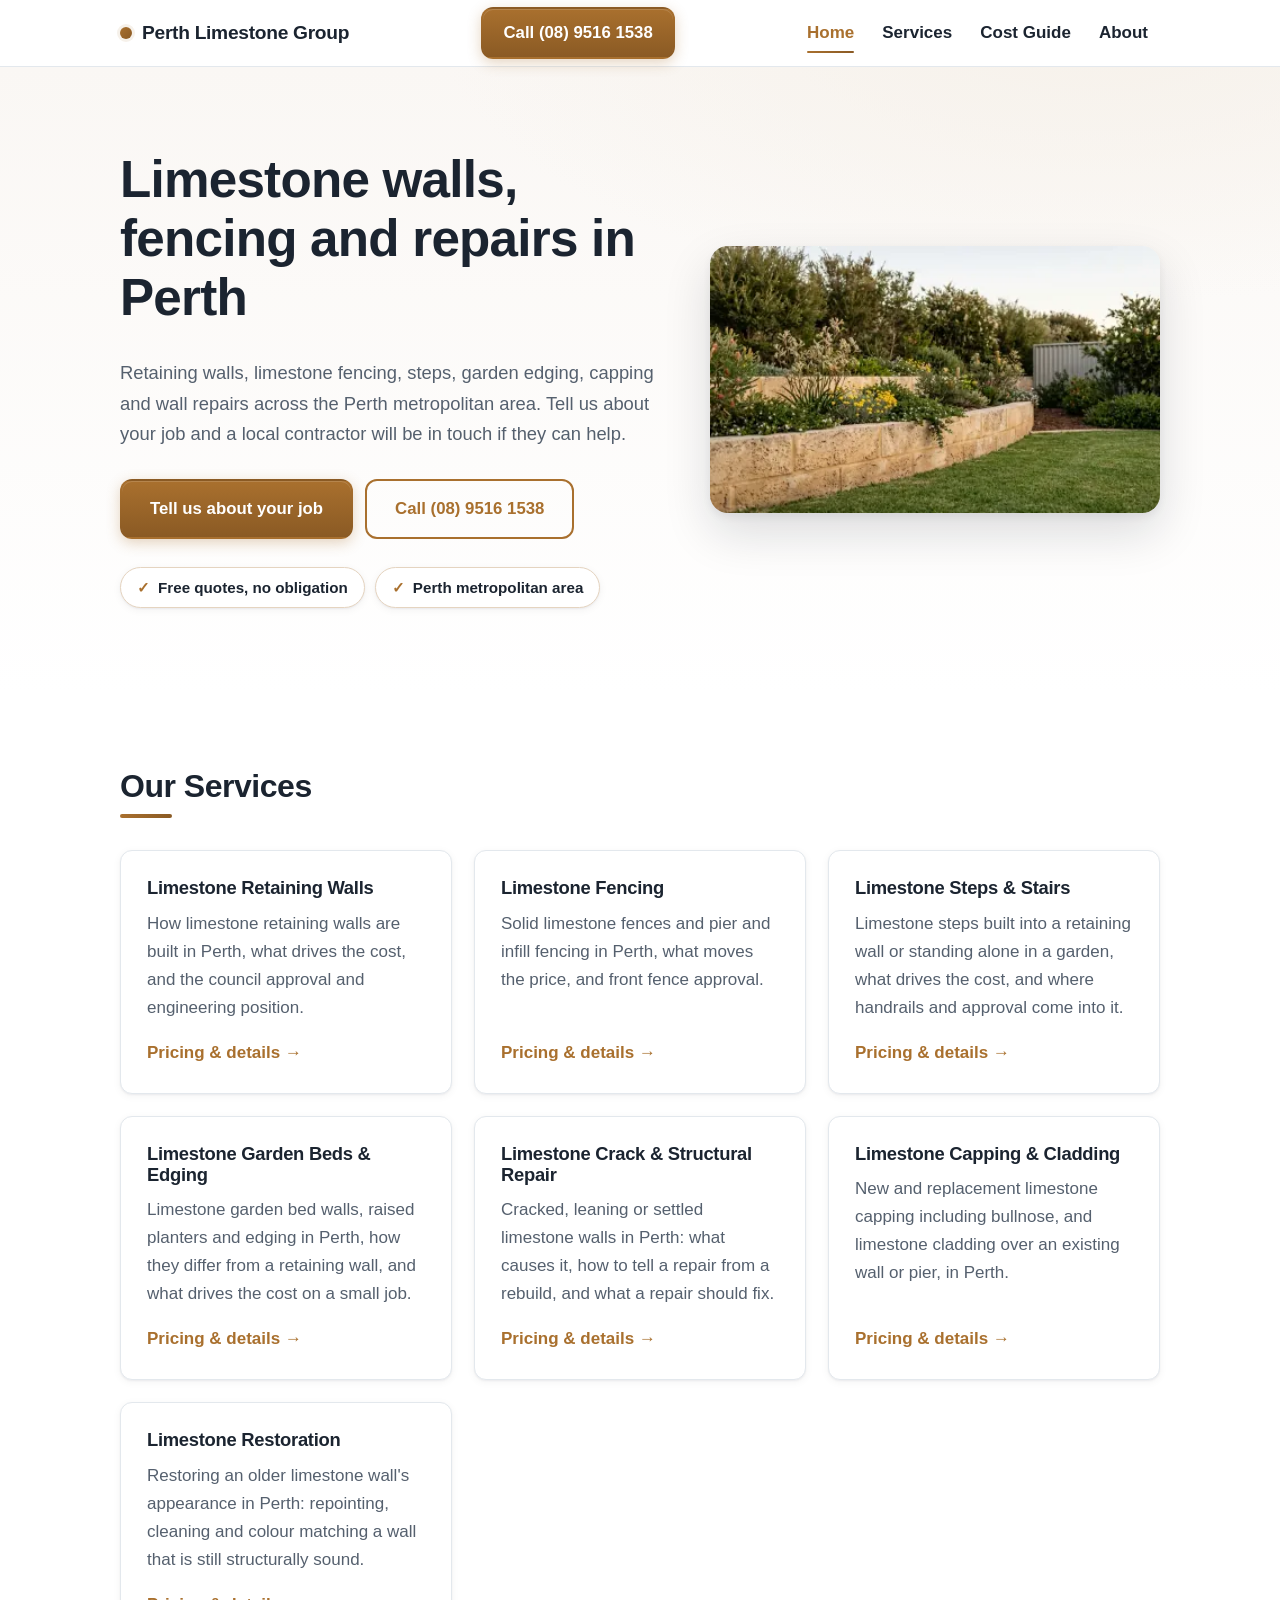
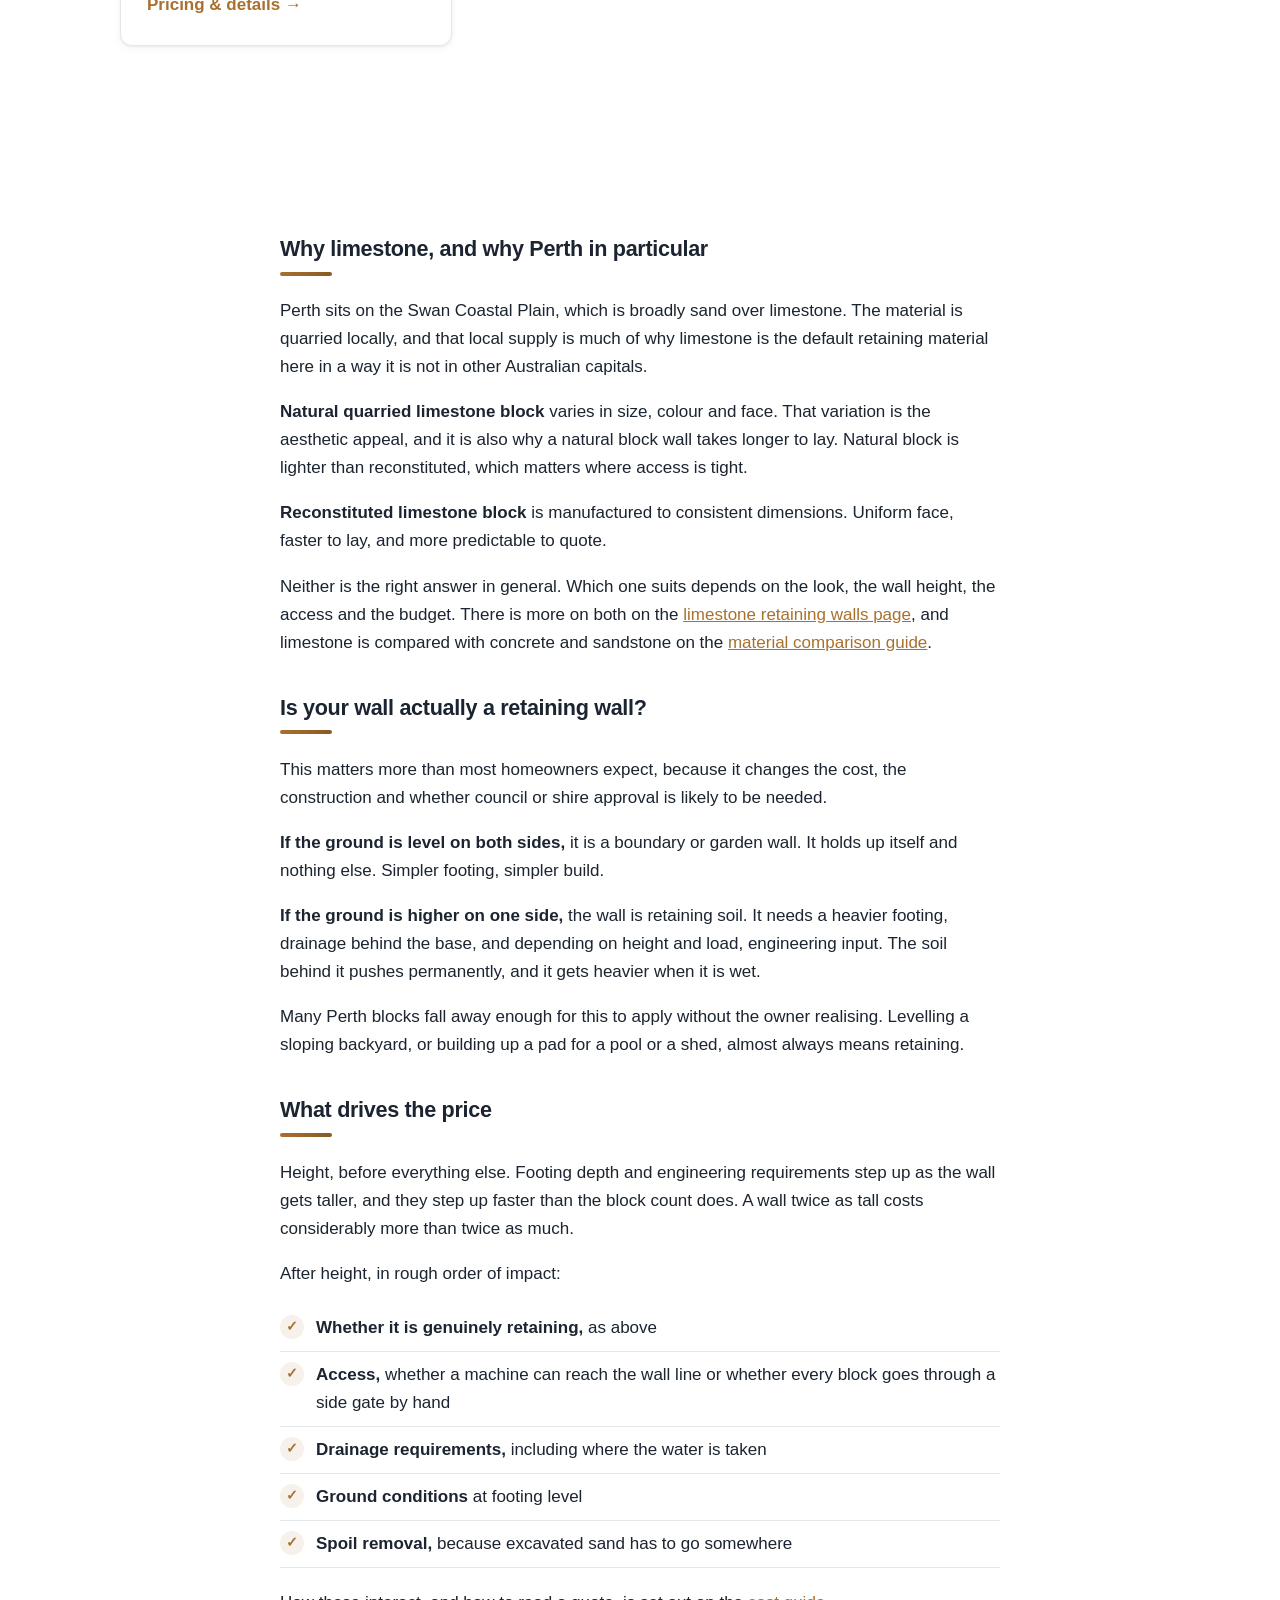
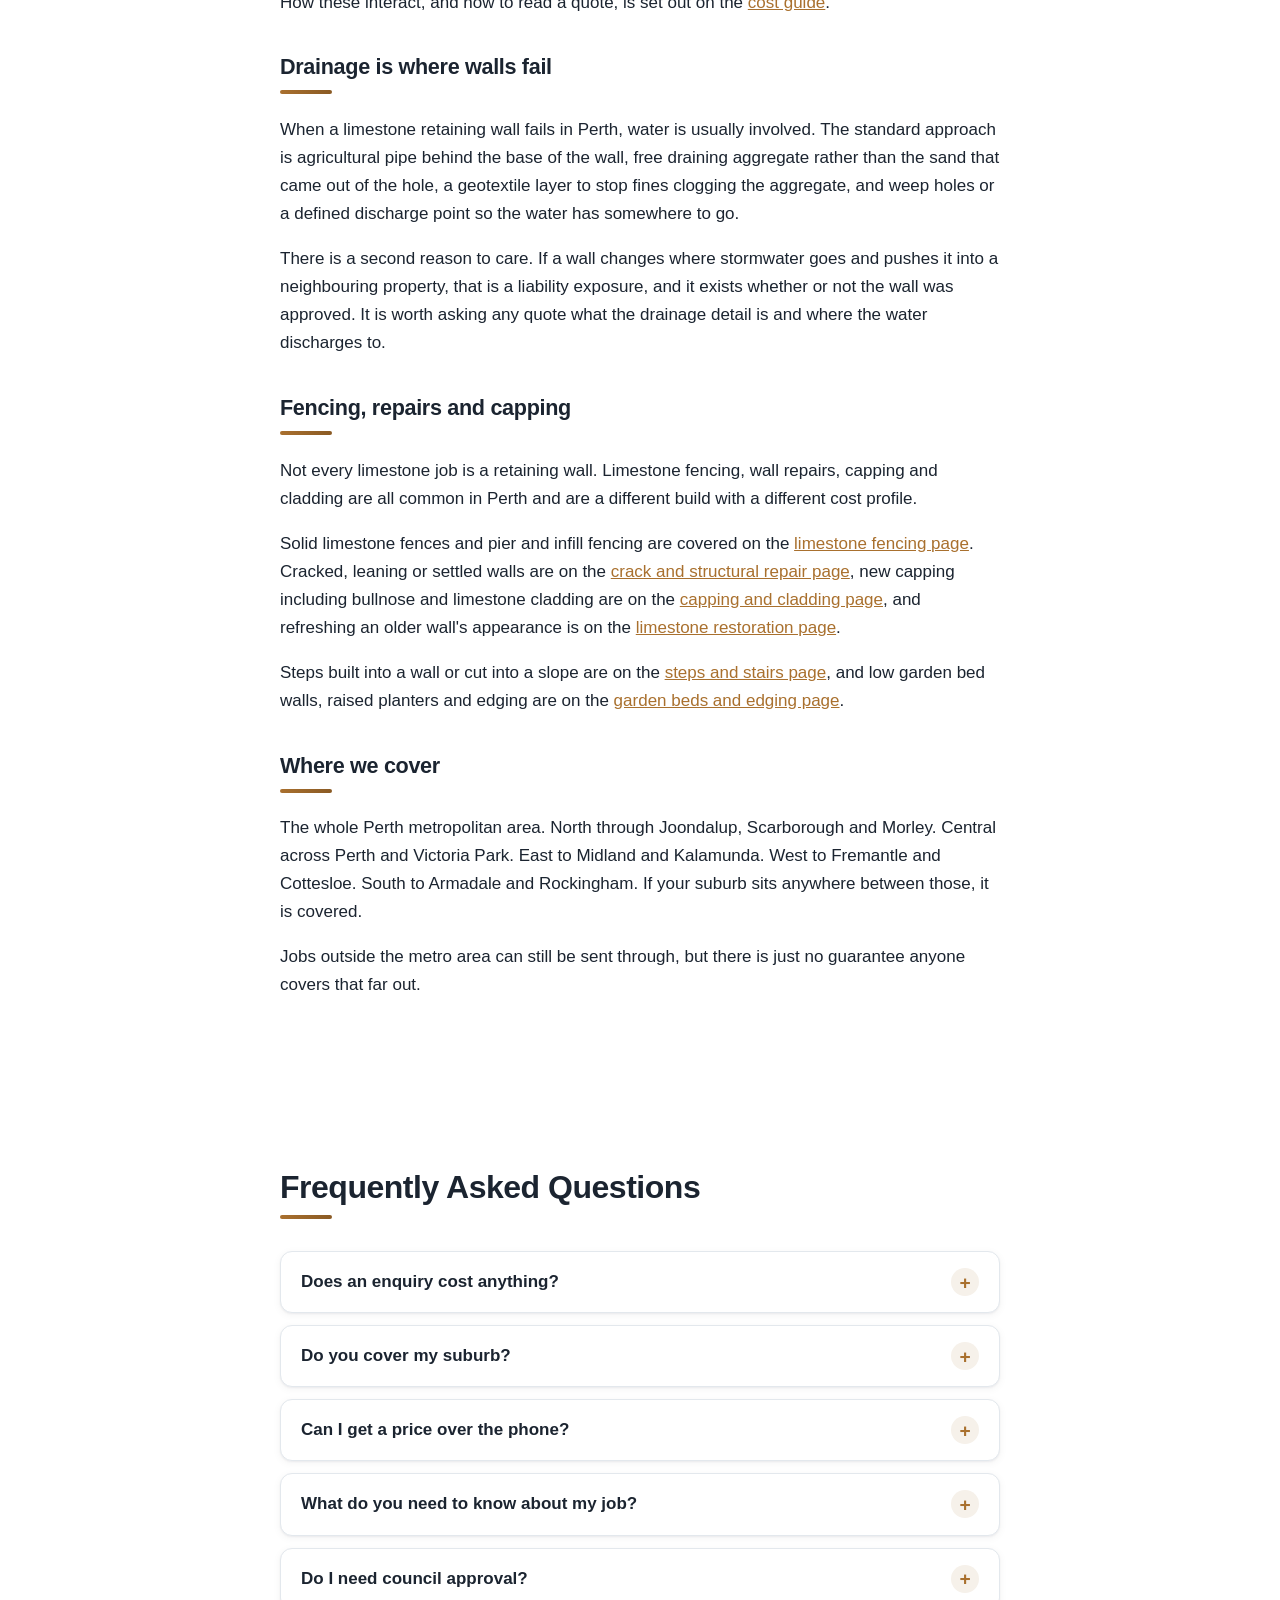
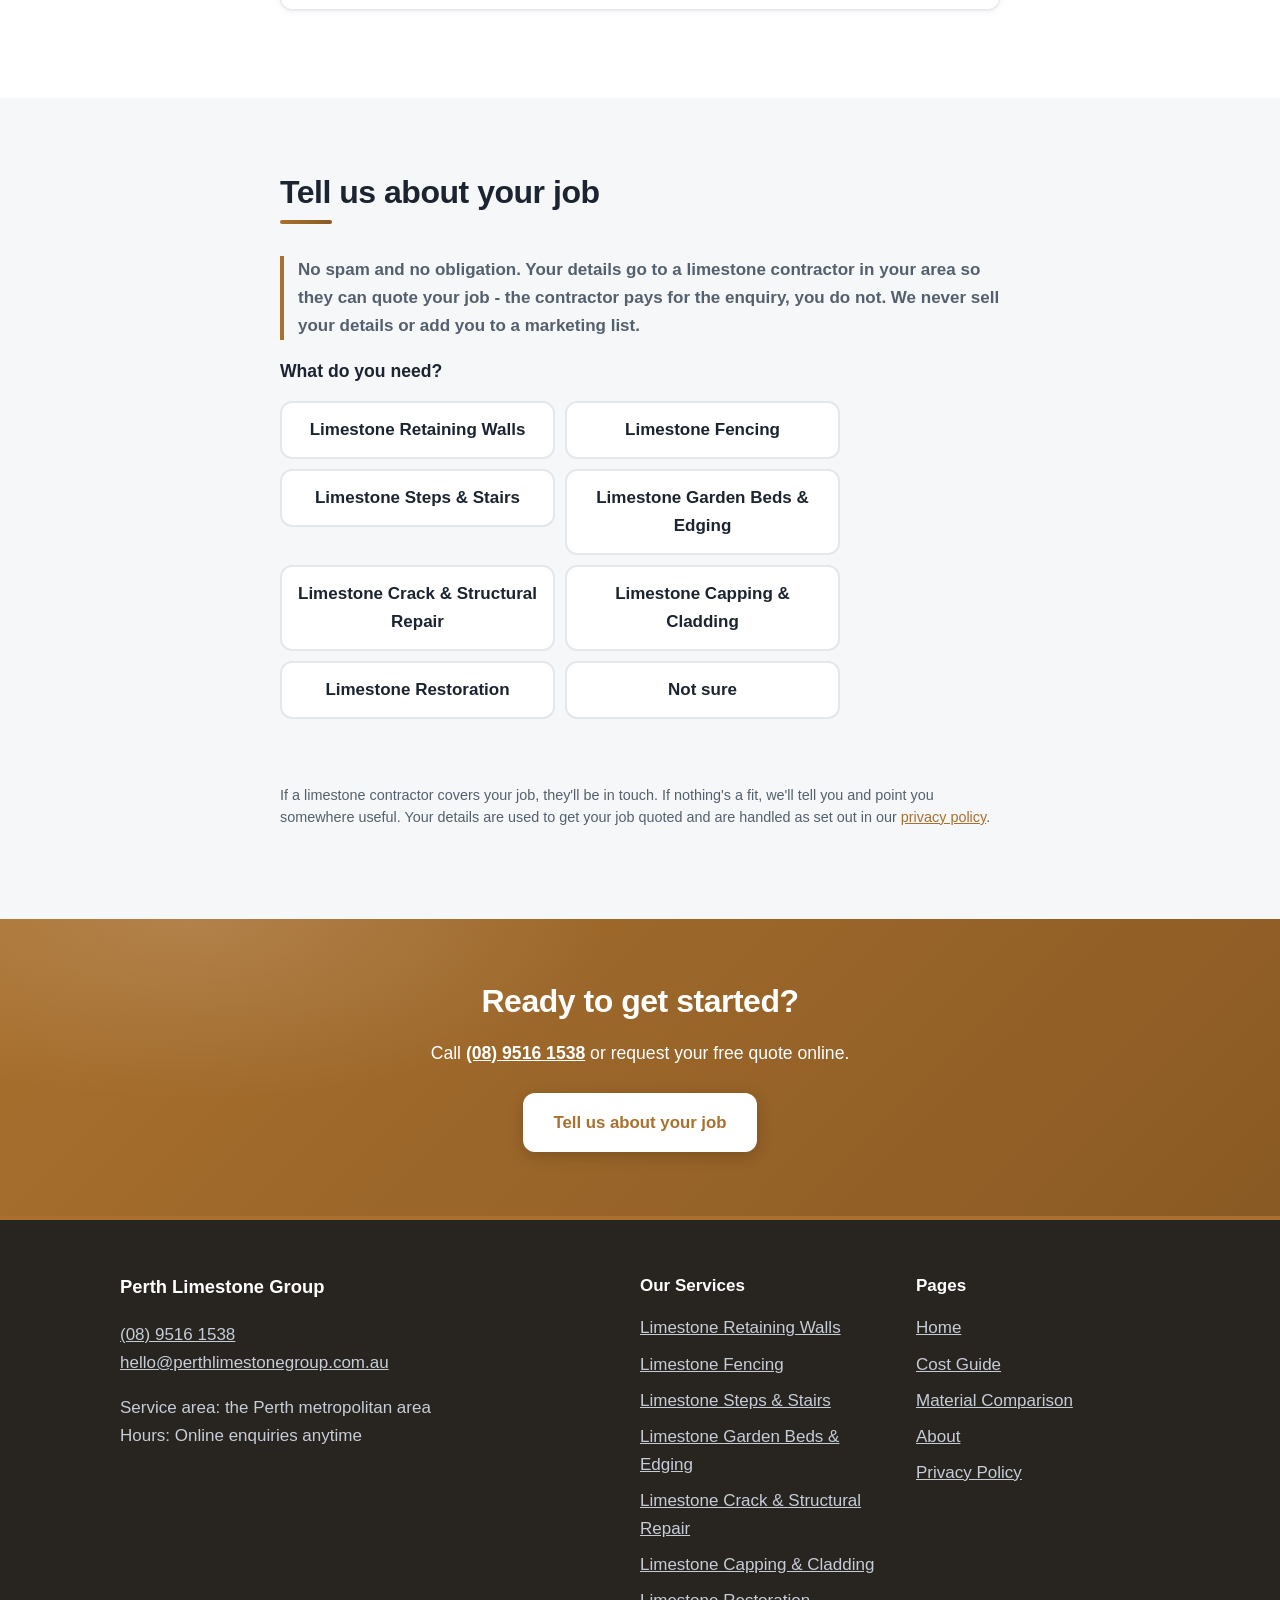
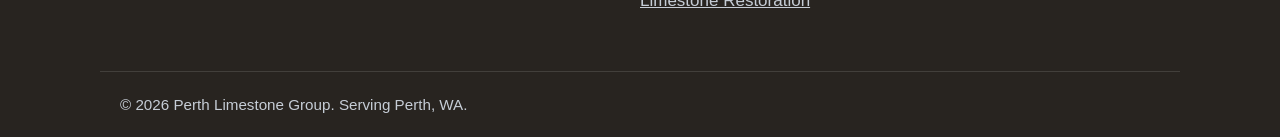
==== commit 1f3f16e9: "Retitle homepage; strengthen capping, garden edging and cost guide pages GSC (2026-10-03) showed the" ====
--- a/index.html
+++ b/index.html
@@ -3,13 +3,13 @@
 <head>
   <meta charset="utf-8">
   <meta name="viewport" content="width=device-width, initial-scale=1">
-  <title>Limestone Retaining Walls Perth | Get a Quote</title>
-  <meta name="description" content="Limestone retaining walls, fencing, repairs and capping across the Perth metro area. Tell us about your job and get a quote. No cost and no obligation.">
+  <title>Limestone Walls, Fencing &amp; Repairs Perth | Get a Quote</title>
+  <meta name="description" content="Limestone walls across the Perth metro area: retaining walls, fencing, steps, garden edging, capping and repairs. Tell us about your job and get a quote, free.">
   <meta name="theme-color" content="#a9702e">
   <link rel="canonical" href="https://perthlimestonegroup.com.au/">
   <link rel="icon" href="favicon.svg" type="image/svg+xml">
-  <meta property="og:title" content="Limestone Retaining Walls Perth | Get a Quote">
-  <meta property="og:description" content="Limestone retaining walls, fencing, repairs and capping across the Perth metro area. Tell us about your job and get a quote. No cost and no obligation.">
+  <meta property="og:title" content="Limestone Walls, Fencing &amp; Repairs Perth | Get a Quote">
+  <meta property="og:description" content="Limestone walls across the Perth metro area: retaining walls, fencing, steps, garden edging, capping and repairs. Tell us about your job and get a quote, free.">
   <meta property="og:url" content="https://perthlimestonegroup.com.au/">
   <meta property="og:type" content="website">
   <meta property="og:image" content="https://perthlimestonegroup.com.au/images/og-image.png">
@@ -1077,7 +1077,7 @@
 *, *::before, *::after { transition-duration: 0.01ms !important; animation: none !important; }
 }
 :root{--brand:#a9702e;--brand-dark:#8a5a24;--brand-contrast:#ffffff;--brand-soft:#f6f1ea;--brand-softer:#faf7f4;--brand-border:#e5d4c0;--brand-glow:rgba(169,112,46,0.3);--brand-glow-soft:rgba(169,112,46,0.15);--footer-bg:#282420;}</style>
-  <script type="application/ld+json">{"@context":"https://schema.org","@type":"Organization","name":"Perth Limestone Group","telephone":"+61895161538","email":"hello@perthlimestonegroup.com.au","url":"https://perthlimestonegroup.com.au/","description":"Limestone retaining walls, fencing, repairs and capping across the Perth metro area. Tell us about your job and get a quote. No cost and no obligation.","address":{"@type":"PostalAddress","addressLocality":"Perth","addressRegion":"WA"},"areaServed":"the Perth metropolitan area"}</script>
+  <script type="application/ld+json">{"@context":"https://schema.org","@type":"Organization","name":"Perth Limestone Group","telephone":"+61895161538","email":"hello@perthlimestonegroup.com.au","url":"https://perthlimestonegroup.com.au/","description":"Limestone walls across the Perth metro area: retaining walls, fencing, steps, garden edging, capping and repairs. Tell us about your job and get a quote, free.","address":{"@type":"PostalAddress","addressLocality":"Perth","addressRegion":"WA"},"areaServed":"the Perth metropolitan area"}</script>
   <script src="config.js" defer></script>
   <script src="js/main.js" defer></script>
   <script src="https://challenges.cloudflare.com/turnstile/v0/api.js" async defer></script>
@@ -1090,8 +1090,8 @@
     <section class="hero has-media">
       <div class="container hero-grid">
         <div class="hero-copy">
-          <h1>Limestone retaining walls in Perth</h1>
-          <div class="hero-dynamic"><p class="hero-sub">Retaining walls, limestone fencing, and wall repairs and capping across the Perth metropolitan area. Tell us about your job and a local contractor will be in touch if they can help.</p><div class="hero-actions"><a class="btn btn-primary" href="#quote">Tell us about your job</a><a class="btn btn-outline" href="tel:+61895161538">Call (08) 9516 1538</a></div><ul class="value-props"><li>Free quotes, no obligation</li><li>Perth metropolitan area</li></ul></div>
+          <h1>Limestone walls, fencing and repairs in Perth</h1>
+          <div class="hero-dynamic"><p class="hero-sub">Retaining walls, limestone fencing, steps, garden edging, capping and wall repairs across the Perth metropolitan area. Tell us about your job and a local contractor will be in touch if they can help.</p><div class="hero-actions"><a class="btn btn-primary" href="#quote">Tell us about your job</a><a class="btn btn-outline" href="tel:+61895161538">Call (08) 9516 1538</a></div><ul class="value-props"><li>Free quotes, no obligation</li><li>Perth metropolitan area</li></ul></div>
         </div>
         <div class="hero-media"><img class="hero-img" src="images/retainingwall434knl.webp" srcset="images/retainingwall434knl-400.webp 400w, images/retainingwall434knl-560.webp 560w, images/retainingwall434knl-720.webp 720w, images/retainingwall434knl-960.webp 960w" sizes="(min-width: 900px) 450px, (min-width: 560px) 520px, calc(100vw - 40px)" alt="A limestone retaining wall holding back a raised garden bed in a Perth backyard" title="A limestone retaining wall holding back a raised garden bed in a Perth backyard" width="1259" height="747" fetchpriority="high"></div>
       </div>
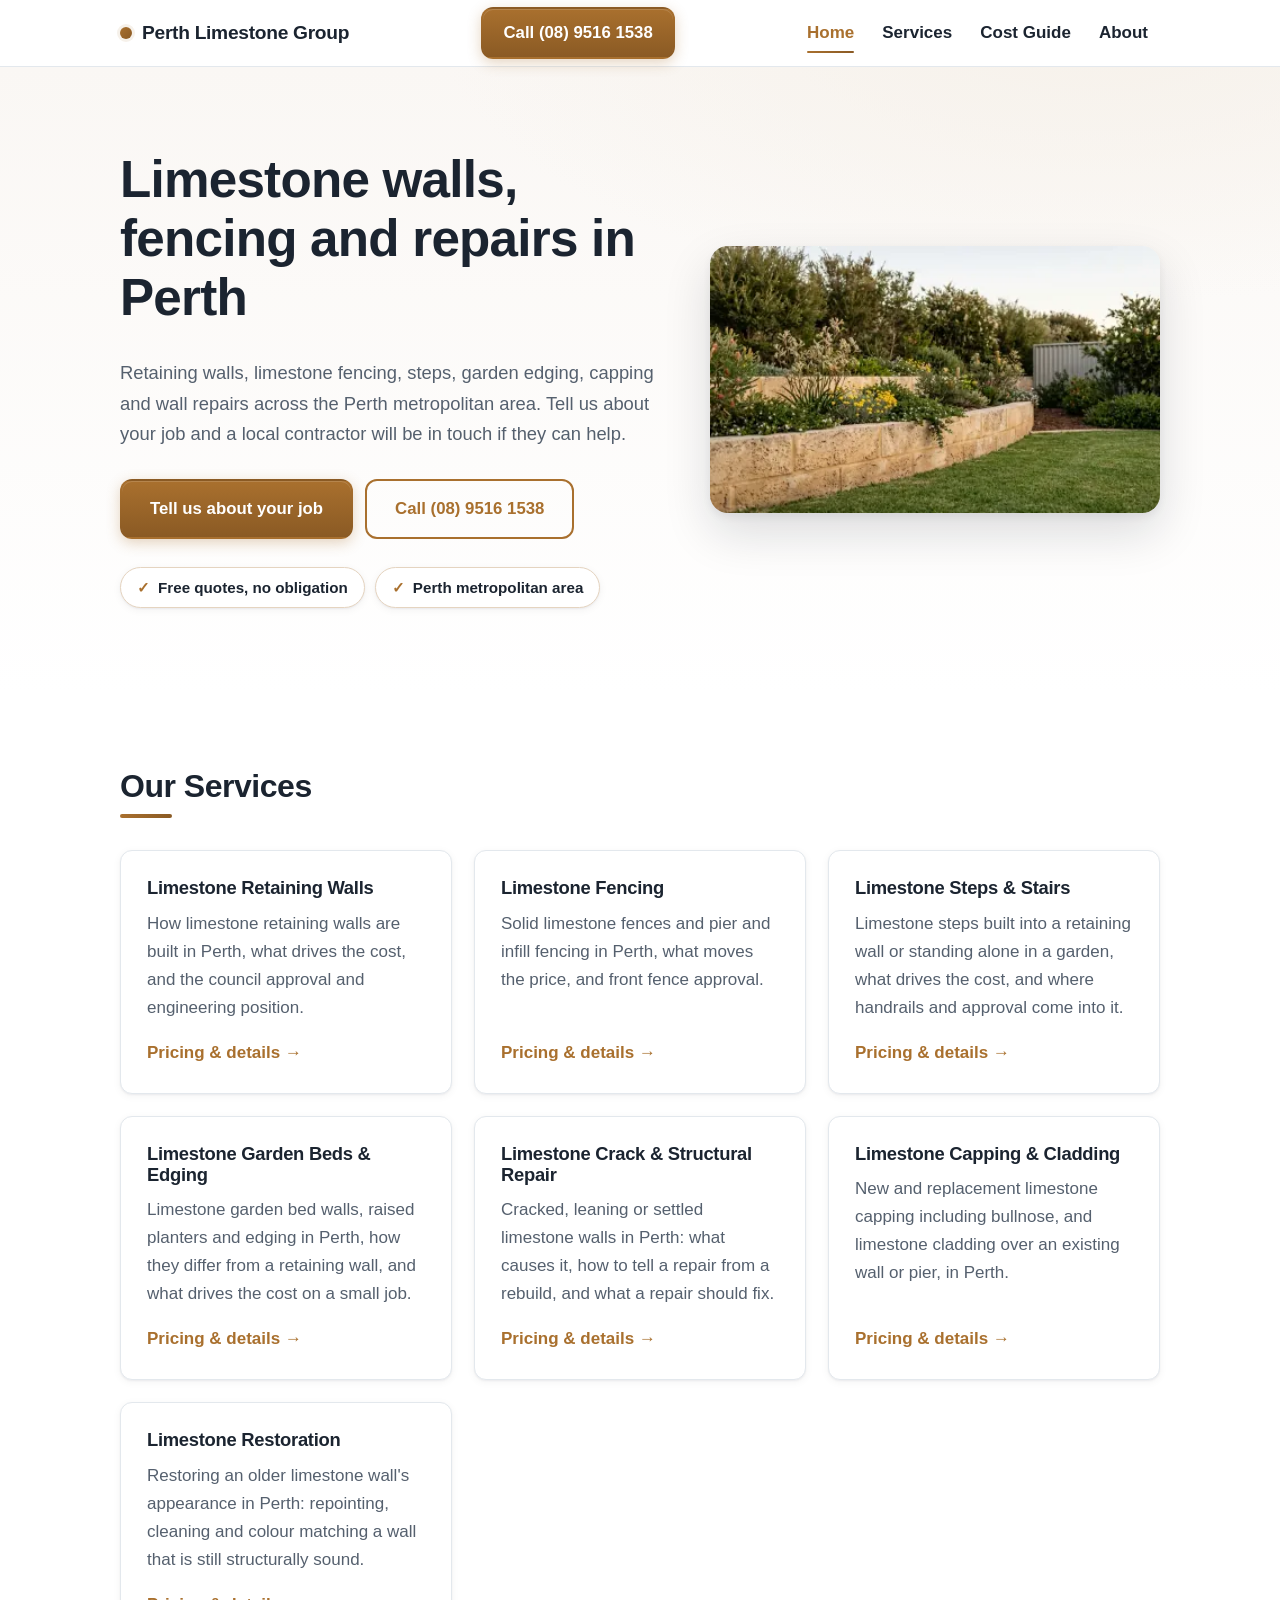
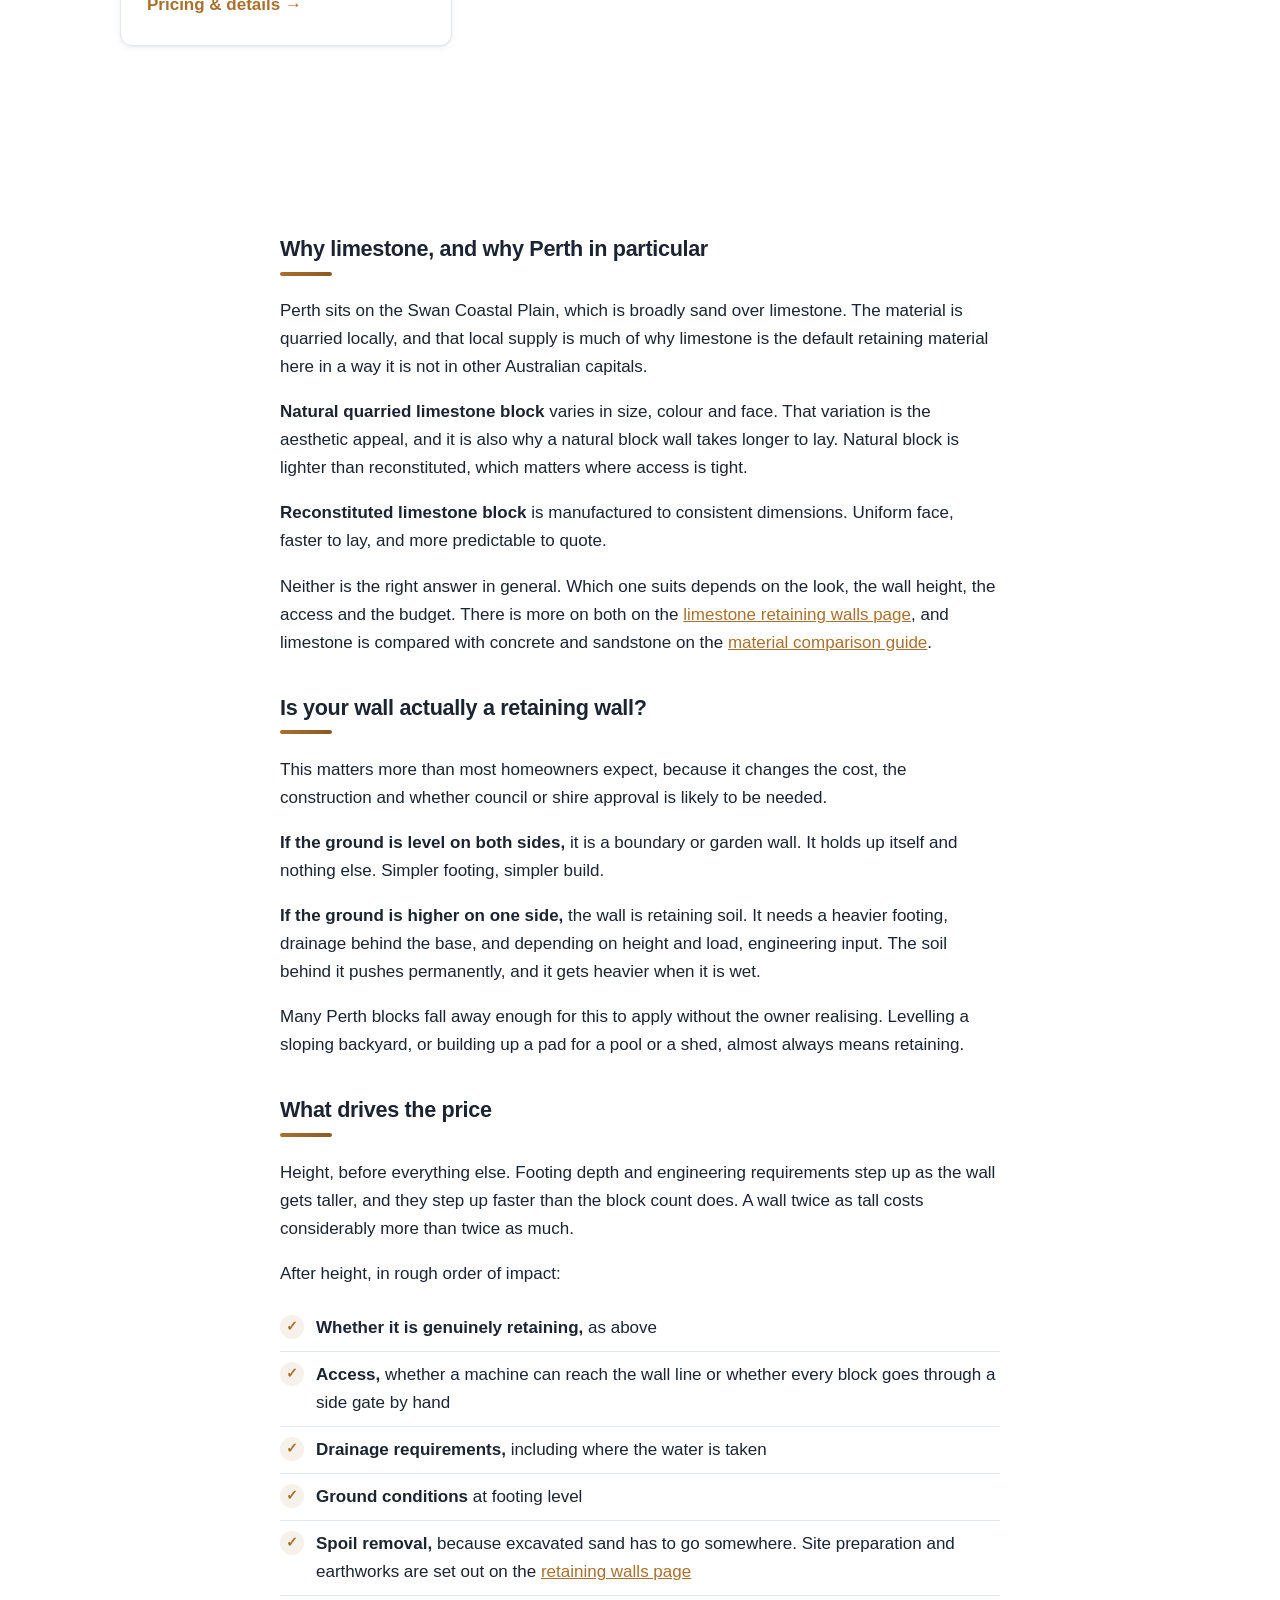
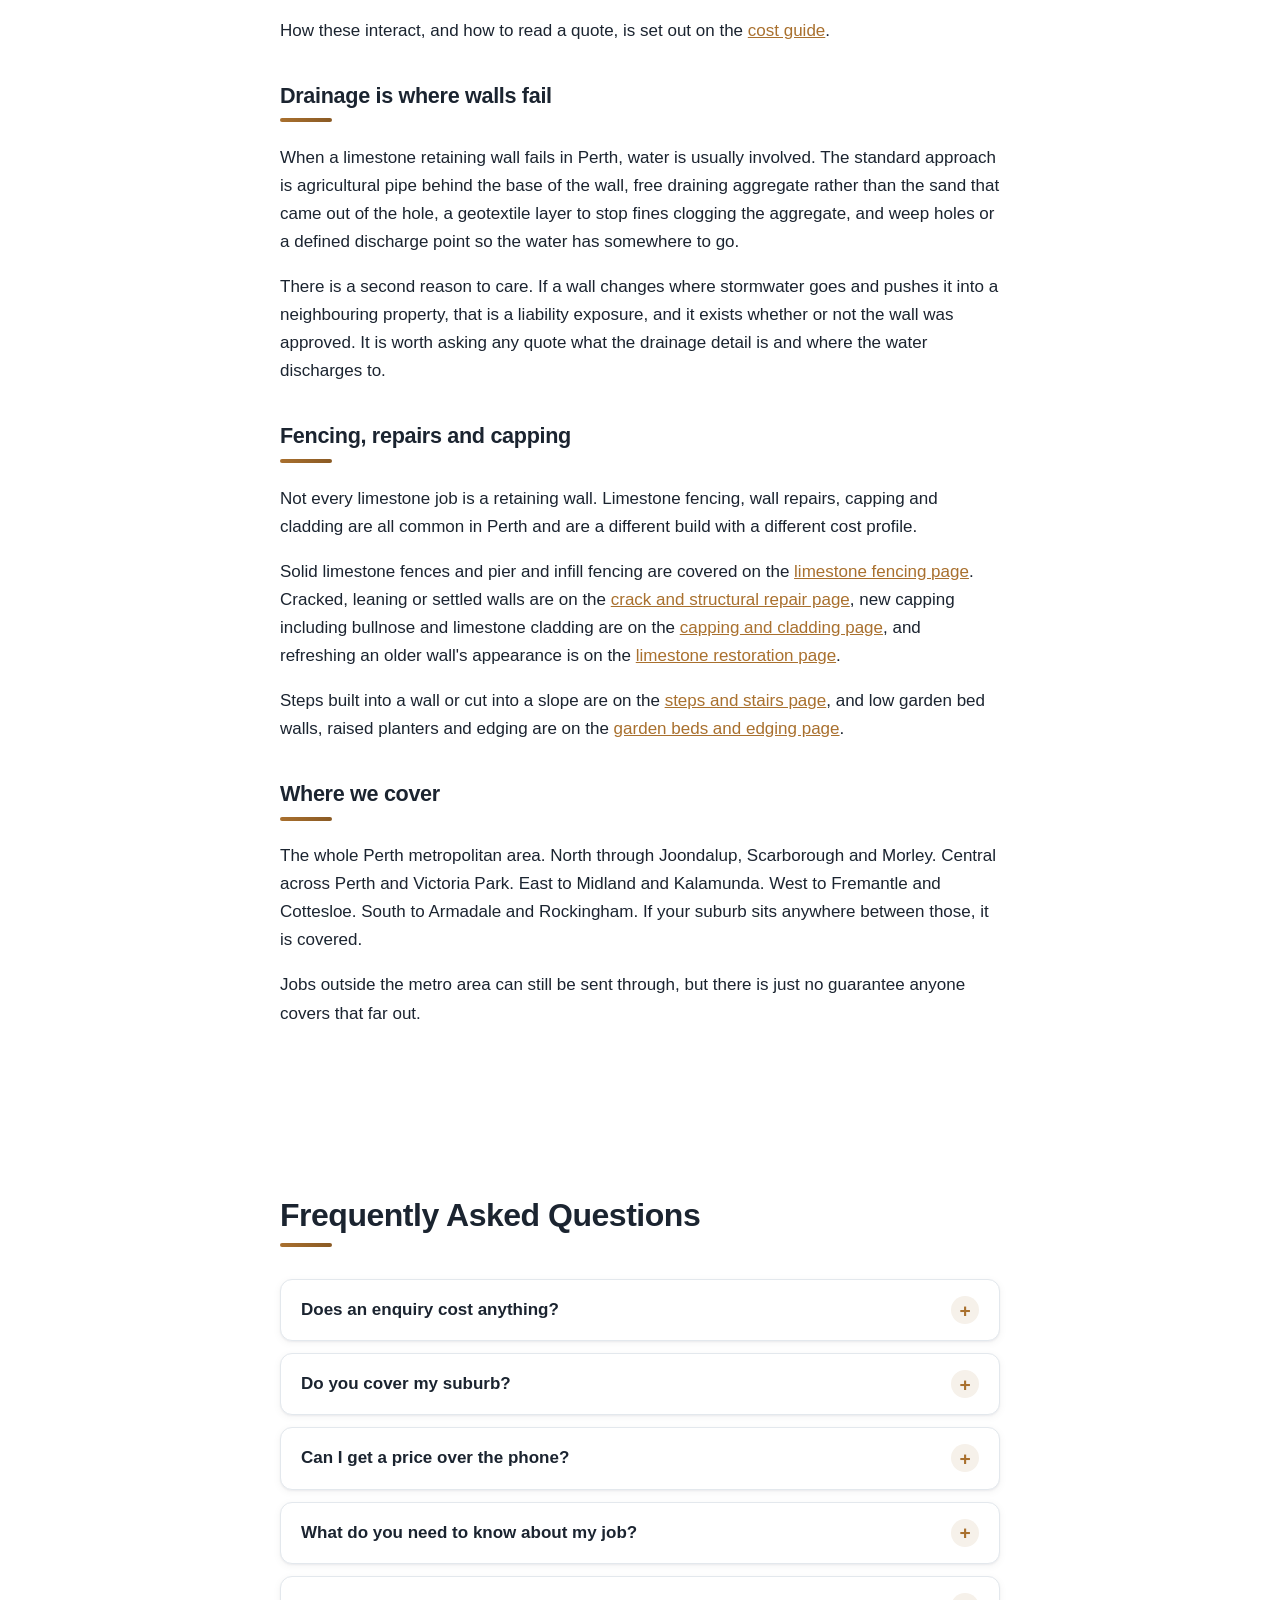
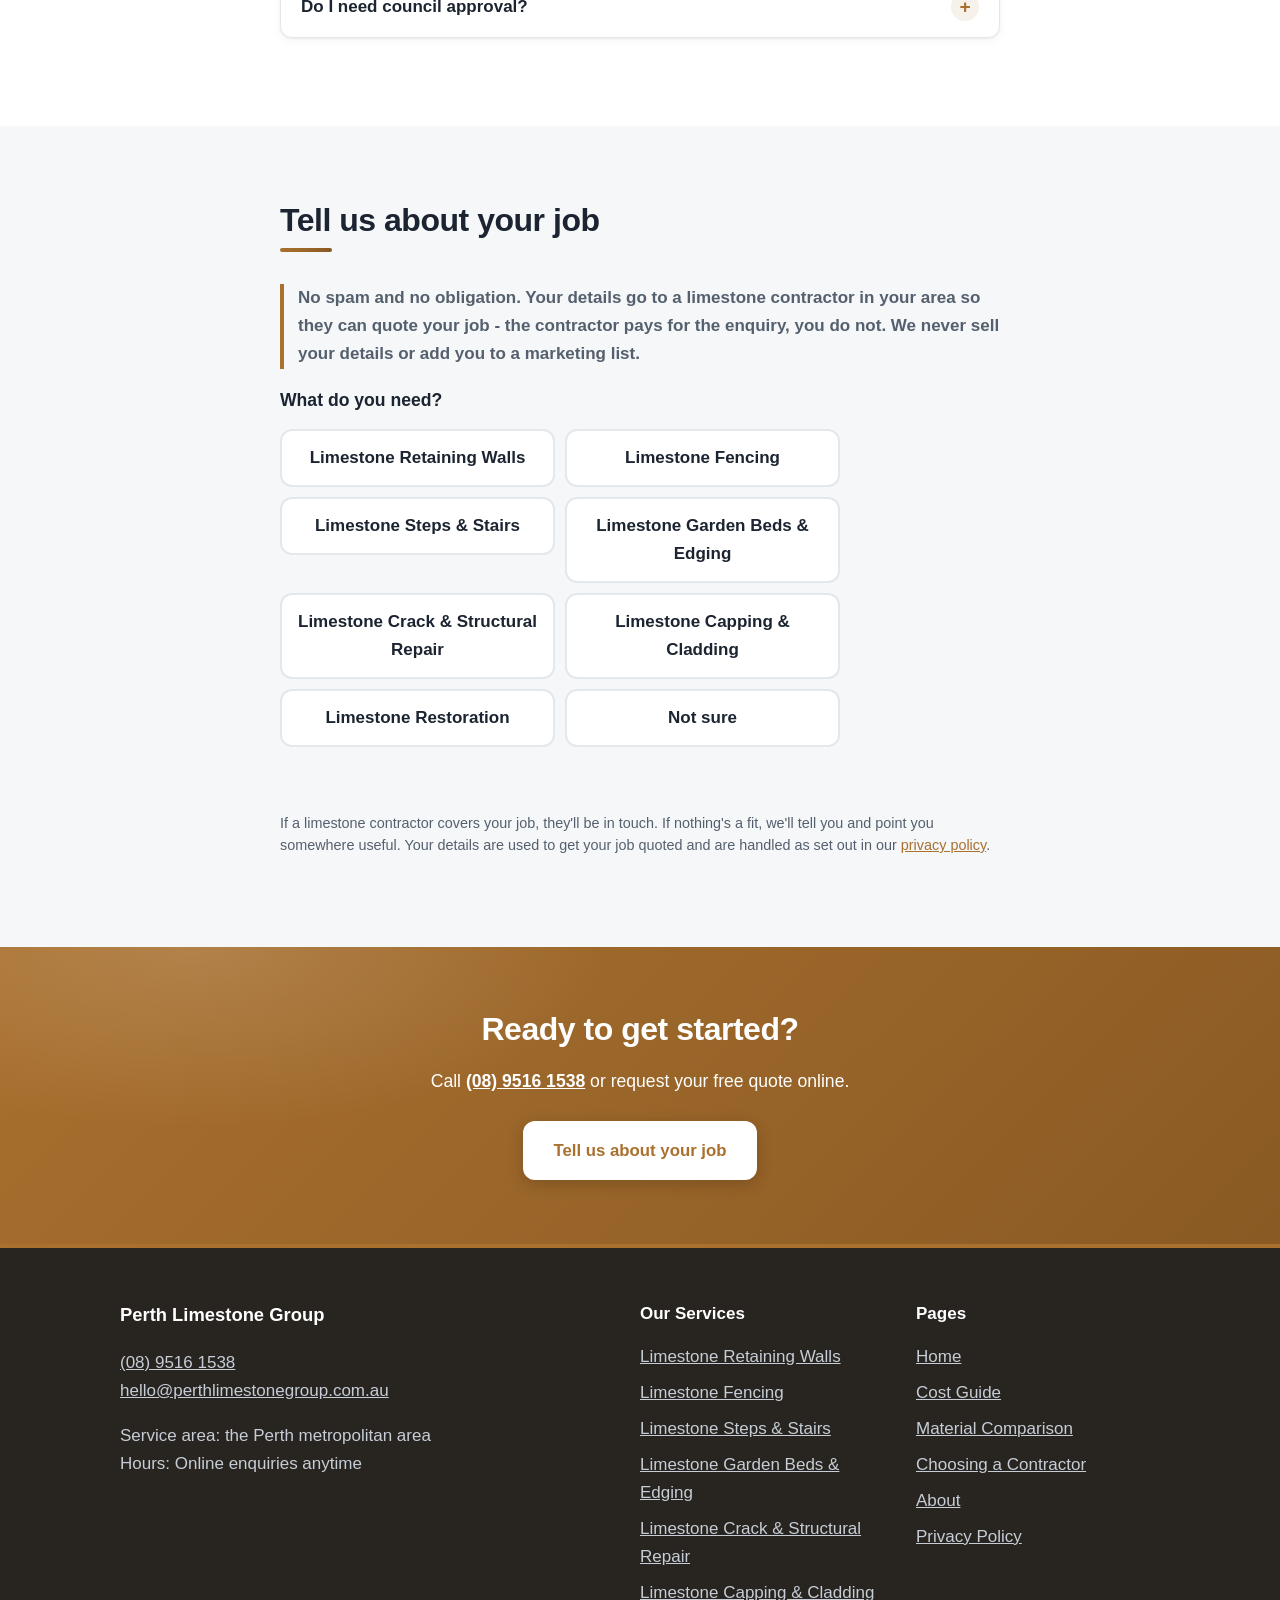
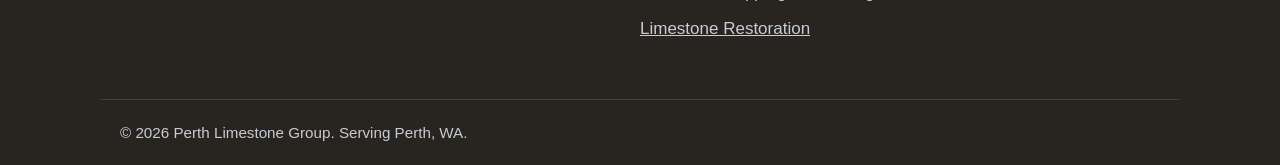
==== commit a260eaf9: "Add earthworks, metre blocks, fence-on-wall sections and contractor guide - Retaining walls: intro i" ====
--- a/index.html
+++ b/index.html
@@ -1096,8 +1096,8 @@
         <div class="hero-media"><img class="hero-img" src="images/retainingwall434knl.webp" srcset="images/retainingwall434knl-400.webp 400w, images/retainingwall434knl-560.webp 560w, images/retainingwall434knl-720.webp 720w, images/retainingwall434knl-960.webp 960w" sizes="(min-width: 900px) 450px, (min-width: 560px) 520px, calc(100vw - 40px)" alt="A limestone retaining wall holding back a raised garden bed in a Perth backyard" title="A limestone retaining wall holding back a raised garden bed in a Perth backyard" width="1259" height="747" fetchpriority="high"></div>
       </div>
     </section>
-    <div id="page-content"><section class="section" id="services"><div class="container"><h2>Our Services</h2><div class="grid-3"><article class="card"><h3><a href="limestone-retaining-walls.html">Limestone Retaining Walls</a></h3><p>How limestone retaining walls are built in Perth, what drives the cost, and the council approval and engineering position.</p><a class="card-link" href="limestone-retaining-walls.html">Pricing & details &rarr;</a></article><article class="card"><h3><a href="limestone-fencing.html">Limestone Fencing</a></h3><p>Solid limestone fences and pier and infill fencing in Perth, what moves the price, and front fence approval.</p><a class="card-link" href="limestone-fencing.html">Pricing & details &rarr;</a></article><article class="card"><h3><a href="limestone-steps-stairs.html">Limestone Steps &amp; Stairs</a></h3><p>Limestone steps built into a retaining wall or standing alone in a garden, what drives the cost, and where handrails and approval come into it.</p><a class="card-link" href="limestone-steps-stairs.html">Pricing & details &rarr;</a></article><article class="card"><h3><a href="limestone-garden-beds-edging.html">Limestone Garden Beds &amp; Edging</a></h3><p>Limestone garden bed walls, raised planters and edging in Perth, how they differ from a retaining wall, and what drives the cost on a small job.</p><a class="card-link" href="limestone-garden-beds-edging.html">Pricing & details &rarr;</a></article><article class="card"><h3><a href="limestone-crack-repair.html">Limestone Crack &amp; Structural Repair</a></h3><p>Cracked, leaning or settled limestone walls in Perth: what causes it, how to tell a repair from a rebuild, and what a repair should fix.</p><a class="card-link" href="limestone-crack-repair.html">Pricing & details &rarr;</a></article><article class="card"><h3><a href="limestone-capping-cladding.html">Limestone Capping &amp; Cladding</a></h3><p>New and replacement limestone capping including bullnose, and limestone cladding over an existing wall or pier, in Perth.</p><a class="card-link" href="limestone-capping-cladding.html">Pricing & details &rarr;</a></article><article class="card"><h3><a href="limestone-restoration.html">Limestone Restoration</a></h3><p>Restoring an older limestone wall's appearance in Perth: repointing, cleaning and colour matching a wall that is still structurally sound.</p><a class="card-link" href="limestone-restoration.html">Pricing & details &rarr;</a></article></div></div></section><section class="section"><div class="container narrow prose guide"><h2>Why limestone, and why Perth in particular</h2><p>Perth sits on the Swan Coastal Plain, which is broadly sand over limestone. The material is quarried locally, and that local supply is much of why limestone is the default retaining material here in a way it is not in other Australian capitals.</p><p><strong>Natural quarried limestone block</strong> varies in size, colour and face. That variation is the aesthetic appeal, and it is also why a natural block wall takes longer to lay. Natural block is lighter than reconstituted, which matters where access is tight.</p><p><strong>Reconstituted limestone block</strong> is manufactured to consistent dimensions. Uniform face, faster to lay, and more predictable to quote.</p><p>Neither is the right answer in general. Which one suits depends on the look, the wall height, the access and the budget. There is more on both on the <a href="limestone-retaining-walls.html">limestone retaining walls page</a>, and limestone is compared with concrete and sandstone on the <a href="limestone-vs-concrete-vs-sandstone.html">material comparison guide</a>.</p><h2>Is your wall actually a retaining wall?</h2><p>This matters more than most homeowners expect, because it changes the cost, the construction and whether council or shire approval is likely to be needed.</p><p><strong>If the ground is level on both sides,</strong> it is a boundary or garden wall. It holds up itself and nothing else. Simpler footing, simpler build.</p><p><strong>If the ground is higher on one side,</strong> the wall is retaining soil. It needs a heavier footing, drainage behind the base, and depending on height and load, engineering input. The soil behind it pushes permanently, and it gets heavier when it is wet.</p><p>Many Perth blocks fall away enough for this to apply without the owner realising. Levelling a sloping backyard, or building up a pad for a pool or a shed, almost always means retaining.</p><h2>What drives the price</h2><p>Height, before everything else. Footing depth and engineering requirements step up as the wall gets taller, and they step up faster than the block count does. A wall twice as tall costs considerably more than twice as much.</p><p>After height, in rough order of impact:</p><ul class="check-list"><li><strong>Whether it is genuinely retaining,</strong> as above</li><li><strong>Access,</strong> whether a machine can reach the wall line or whether every block goes through a side gate by hand</li><li><strong>Drainage requirements,</strong> including where the water is taken</li><li><strong>Ground conditions</strong> at footing level</li><li><strong>Spoil removal,</strong> because excavated sand has to go somewhere</li></ul><p>How these interact, and how to read a quote, is set out on the <a href="cost-guide.html">cost guide</a>.</p><h2>Drainage is where walls fail</h2><p>When a limestone retaining wall fails in Perth, water is usually involved. The standard approach is agricultural pipe behind the base of the wall, free draining aggregate rather than the sand that came out of the hole, a geotextile layer to stop fines clogging the aggregate, and weep holes or a defined discharge point so the water has somewhere to go.</p><p>There is a second reason to care. If a wall changes where stormwater goes and pushes it into a neighbouring property, that is a liability exposure, and it exists whether or not the wall was approved. It is worth asking any quote what the drainage detail is and where the water discharges to.</p><h2>Fencing, repairs and capping</h2><p>Not every limestone job is a retaining wall. Limestone fencing, wall repairs, capping and cladding are all common in Perth and are a different build with a different cost profile.</p><p>Solid limestone fences and pier and infill fencing are covered on the <a href="limestone-fencing.html">limestone fencing page</a>. Cracked, leaning or settled walls are on the <a href="limestone-crack-repair.html">crack and structural repair page</a>, new capping including bullnose and limestone cladding are on the <a href="limestone-capping-cladding.html">capping and cladding page</a>, and refreshing an older wall's appearance is on the <a href="limestone-restoration.html">limestone restoration page</a>.</p><p>Steps built into a wall or cut into a slope are on the <a href="limestone-steps-stairs.html">steps and stairs page</a>, and low garden bed walls, raised planters and edging are on the <a href="limestone-garden-beds-edging.html">garden beds and edging page</a>.</p><h2>Where we cover</h2><p>The whole Perth metropolitan area. North through Joondalup, Scarborough and Morley. Central across Perth and Victoria Park. East to Midland and Kalamunda. West to Fremantle and Cottesloe. South to Armadale and Rockingham. If your suburb sits anywhere between those, it is covered.</p><p>Jobs outside the metro area can still be sent through, but there is just no guarantee anyone covers that far out.</p></div></section><section class="section"><div class="container narrow"><h2>Frequently Asked Questions</h2><details class="faq-item"><summary>Does an enquiry cost anything?</summary><div class="faq-answer"><p>No. Sending an enquiry and getting a quote costs you nothing, and there is no obligation to go ahead.</p></div></details><details class="faq-item"><summary>Do you cover my suburb?</summary><div class="faq-answer"><p>We cover the whole Perth metropolitan area: north through Joondalup, Scarborough and Morley, central across Perth and Victoria Park, east to Midland and Kalamunda, west to Fremantle and Cottesloe, and south to Armadale and Rockingham. If your suburb sits anywhere between those, it is covered. Jobs outside the metro area can still be sent through, but there is no guarantee anyone covers that far out.</p></div></details><details class="faq-item"><summary>Can I get a price over the phone?</summary><div class="faq-answer"><p>Not accurately. Height, access and ground conditions move the number too much for a phone estimate to be worth anything. The cost guide explains what drives it, and looking at the job settles it.</p></div></details><details class="faq-item"><summary>What do you need to know about my job?</summary><div class="faq-answer"><p>What you need, your suburb, the rough size, and your timeframe. Height and length matter most, and it helps to say whether the ground is higher on one side and whether a machine can reach the wall line.</p></div></details><details class="faq-item"><summary>Do I need council approval?</summary><div class="faq-answer"><p>It depends on your council or shire, the height of the wall, where it sits on the block and what it holds up. There is no single Perth wide rule. The retaining walls page has a section on what triggers approval.</p></div></details></div></section><section class="section section-alt" id="quote"><div class="container narrow"><h2>Tell us about your job</h2><p class="reassurance">No spam and no obligation. Your details go to a limestone contractor in your area so they can quote your job - the contractor pays for the enquiry, you do not. We never sell your details or add you to a marketing list.</p><form id="quote-form" novalidate><fieldset class="form-step" id="form-step-1"><legend>What do you need?</legend><div class="service-options"><label class="service-option"><input type="radio" name="service" value="Limestone Retaining Walls" required><span>Limestone Retaining Walls</span></label><label class="service-option"><input type="radio" name="service" value="Limestone Fencing" required><span>Limestone Fencing</span></label><label class="service-option"><input type="radio" name="service" value="Limestone Steps &amp; Stairs" required><span>Limestone Steps &amp; Stairs</span></label><label class="service-option"><input type="radio" name="service" value="Limestone Garden Beds &amp; Edging" required><span>Limestone Garden Beds &amp; Edging</span></label><label class="service-option"><input type="radio" name="service" value="Limestone Crack &amp; Structural Repair" required><span>Limestone Crack &amp; Structural Repair</span></label><label class="service-option"><input type="radio" name="service" value="Limestone Capping &amp; Cladding" required><span>Limestone Capping &amp; Cladding</span></label><label class="service-option"><input type="radio" name="service" value="Limestone Restoration" required><span>Limestone Restoration</span></label><label class="service-option"><input type="radio" name="service" value="Not sure" required><span>Not sure</span></label></div></fieldset><fieldset class="form-step" id="form-step-2" hidden><legend>Your job and contact details</legend><div class="form-field"><label for="qf-suburb">Suburb</label><input id="qf-suburb" name="suburb" type="text" autocomplete="address-level2" required></div><div class="form-field"><label for="qf-size">Rough size</label><input id="qf-size" name="size" type="text" placeholder="e.g. 12m long, about 900mm high, sloping block"></div><div class="form-field"><label for="qf-timeframe">Timeframe</label><select id="qf-timeframe" name="timeframe" required><option value="" disabled selected>Choose one</option><option value="ASAP">ASAP</option><option value="Within a month">Within a month</option><option value="1 to 3 months">1 to 3 months</option><option value="Just researching">Just researching</option></select></div><div class="form-field"><label for="qf-name">Name</label><input id="qf-name" name="name" type="text" autocomplete="name" required></div><div class="form-field"><label for="qf-phone">Phone</label><input id="qf-phone" name="phone" type="tel" autocomplete="tel" required></div><div class="form-field"><label for="qf-email">Email</label><input id="qf-email" name="email" type="email" autocomplete="email" required></div><input type="text" id="qf-gotcha" name="_gotcha" tabindex="-1" autocomplete="off" aria-hidden="true" style="position:absolute;left:-9999px;top:-9999px"><input type="hidden" id="qf-id" name="_id" value=""><div id="turnstile-widget"></div><button class="btn btn-primary btn-block" type="submit">Send my job details</button></fieldset><p class="form-status" id="form-status" role="status" aria-live="polite"></p></form><p class="form-note">If a limestone contractor covers your job, they'll be in touch. If nothing's a fit, we'll tell you and point you somewhere useful. Your details are used to get your job quoted and are handled as set out in our <a href="privacy.html">privacy policy</a>.</p></div></section><section class="cta-band"><div class="container"><h2>Ready to get started?</h2><p>Call <a href="tel:+61895161538">(08) 9516 1538</a> or request your free quote online.</p><a class="btn btn-primary btn-invert" href="#quote">Tell us about your job</a></div></section></div>
+    <div id="page-content"><section class="section" id="services"><div class="container"><h2>Our Services</h2><div class="grid-3"><article class="card"><h3><a href="limestone-retaining-walls.html">Limestone Retaining Walls</a></h3><p>How limestone retaining walls are built in Perth, what drives the cost, and the council approval and engineering position.</p><a class="card-link" href="limestone-retaining-walls.html">Pricing & details &rarr;</a></article><article class="card"><h3><a href="limestone-fencing.html">Limestone Fencing</a></h3><p>Solid limestone fences and pier and infill fencing in Perth, what moves the price, and front fence approval.</p><a class="card-link" href="limestone-fencing.html">Pricing & details &rarr;</a></article><article class="card"><h3><a href="limestone-steps-stairs.html">Limestone Steps &amp; Stairs</a></h3><p>Limestone steps built into a retaining wall or standing alone in a garden, what drives the cost, and where handrails and approval come into it.</p><a class="card-link" href="limestone-steps-stairs.html">Pricing & details &rarr;</a></article><article class="card"><h3><a href="limestone-garden-beds-edging.html">Limestone Garden Beds &amp; Edging</a></h3><p>Limestone garden bed walls, raised planters and edging in Perth, how they differ from a retaining wall, and what drives the cost on a small job.</p><a class="card-link" href="limestone-garden-beds-edging.html">Pricing & details &rarr;</a></article><article class="card"><h3><a href="limestone-crack-repair.html">Limestone Crack &amp; Structural Repair</a></h3><p>Cracked, leaning or settled limestone walls in Perth: what causes it, how to tell a repair from a rebuild, and what a repair should fix.</p><a class="card-link" href="limestone-crack-repair.html">Pricing & details &rarr;</a></article><article class="card"><h3><a href="limestone-capping-cladding.html">Limestone Capping &amp; Cladding</a></h3><p>New and replacement limestone capping including bullnose, and limestone cladding over an existing wall or pier, in Perth.</p><a class="card-link" href="limestone-capping-cladding.html">Pricing & details &rarr;</a></article><article class="card"><h3><a href="limestone-restoration.html">Limestone Restoration</a></h3><p>Restoring an older limestone wall's appearance in Perth: repointing, cleaning and colour matching a wall that is still structurally sound.</p><a class="card-link" href="limestone-restoration.html">Pricing & details &rarr;</a></article></div></div></section><section class="section"><div class="container narrow prose guide"><h2>Why limestone, and why Perth in particular</h2><p>Perth sits on the Swan Coastal Plain, which is broadly sand over limestone. The material is quarried locally, and that local supply is much of why limestone is the default retaining material here in a way it is not in other Australian capitals.</p><p><strong>Natural quarried limestone block</strong> varies in size, colour and face. That variation is the aesthetic appeal, and it is also why a natural block wall takes longer to lay. Natural block is lighter than reconstituted, which matters where access is tight.</p><p><strong>Reconstituted limestone block</strong> is manufactured to consistent dimensions. Uniform face, faster to lay, and more predictable to quote.</p><p>Neither is the right answer in general. Which one suits depends on the look, the wall height, the access and the budget. There is more on both on the <a href="limestone-retaining-walls.html">limestone retaining walls page</a>, and limestone is compared with concrete and sandstone on the <a href="limestone-vs-concrete-vs-sandstone.html">material comparison guide</a>.</p><h2>Is your wall actually a retaining wall?</h2><p>This matters more than most homeowners expect, because it changes the cost, the construction and whether council or shire approval is likely to be needed.</p><p><strong>If the ground is level on both sides,</strong> it is a boundary or garden wall. It holds up itself and nothing else. Simpler footing, simpler build.</p><p><strong>If the ground is higher on one side,</strong> the wall is retaining soil. It needs a heavier footing, drainage behind the base, and depending on height and load, engineering input. The soil behind it pushes permanently, and it gets heavier when it is wet.</p><p>Many Perth blocks fall away enough for this to apply without the owner realising. Levelling a sloping backyard, or building up a pad for a pool or a shed, almost always means retaining.</p><h2>What drives the price</h2><p>Height, before everything else. Footing depth and engineering requirements step up as the wall gets taller, and they step up faster than the block count does. A wall twice as tall costs considerably more than twice as much.</p><p>After height, in rough order of impact:</p><ul class="check-list"><li><strong>Whether it is genuinely retaining,</strong> as above</li><li><strong>Access,</strong> whether a machine can reach the wall line or whether every block goes through a side gate by hand</li><li><strong>Drainage requirements,</strong> including where the water is taken</li><li><strong>Ground conditions</strong> at footing level</li><li><strong>Spoil removal,</strong> because excavated sand has to go somewhere. Site preparation and earthworks are set out on the <a href="limestone-retaining-walls.html">retaining walls page</a></li></ul><p>How these interact, and how to read a quote, is set out on the <a href="cost-guide.html">cost guide</a>.</p><h2>Drainage is where walls fail</h2><p>When a limestone retaining wall fails in Perth, water is usually involved. The standard approach is agricultural pipe behind the base of the wall, free draining aggregate rather than the sand that came out of the hole, a geotextile layer to stop fines clogging the aggregate, and weep holes or a defined discharge point so the water has somewhere to go.</p><p>There is a second reason to care. If a wall changes where stormwater goes and pushes it into a neighbouring property, that is a liability exposure, and it exists whether or not the wall was approved. It is worth asking any quote what the drainage detail is and where the water discharges to.</p><h2>Fencing, repairs and capping</h2><p>Not every limestone job is a retaining wall. Limestone fencing, wall repairs, capping and cladding are all common in Perth and are a different build with a different cost profile.</p><p>Solid limestone fences and pier and infill fencing are covered on the <a href="limestone-fencing.html">limestone fencing page</a>. Cracked, leaning or settled walls are on the <a href="limestone-crack-repair.html">crack and structural repair page</a>, new capping including bullnose and limestone cladding are on the <a href="limestone-capping-cladding.html">capping and cladding page</a>, and refreshing an older wall's appearance is on the <a href="limestone-restoration.html">limestone restoration page</a>.</p><p>Steps built into a wall or cut into a slope are on the <a href="limestone-steps-stairs.html">steps and stairs page</a>, and low garden bed walls, raised planters and edging are on the <a href="limestone-garden-beds-edging.html">garden beds and edging page</a>.</p><h2>Where we cover</h2><p>The whole Perth metropolitan area. North through Joondalup, Scarborough and Morley. Central across Perth and Victoria Park. East to Midland and Kalamunda. West to Fremantle and Cottesloe. South to Armadale and Rockingham. If your suburb sits anywhere between those, it is covered.</p><p>Jobs outside the metro area can still be sent through, but there is just no guarantee anyone covers that far out.</p></div></section><section class="section"><div class="container narrow"><h2>Frequently Asked Questions</h2><details class="faq-item"><summary>Does an enquiry cost anything?</summary><div class="faq-answer"><p>No. Sending an enquiry and getting a quote costs you nothing, and there is no obligation to go ahead.</p></div></details><details class="faq-item"><summary>Do you cover my suburb?</summary><div class="faq-answer"><p>We cover the whole Perth metropolitan area: north through Joondalup, Scarborough and Morley, central across Perth and Victoria Park, east to Midland and Kalamunda, west to Fremantle and Cottesloe, and south to Armadale and Rockingham. If your suburb sits anywhere between those, it is covered. Jobs outside the metro area can still be sent through, but there is no guarantee anyone covers that far out.</p></div></details><details class="faq-item"><summary>Can I get a price over the phone?</summary><div class="faq-answer"><p>Not accurately. Height, access and ground conditions move the number too much for a phone estimate to be worth anything. The cost guide explains what drives it, and looking at the job settles it.</p></div></details><details class="faq-item"><summary>What do you need to know about my job?</summary><div class="faq-answer"><p>What you need, your suburb, the rough size, and your timeframe. Height and length matter most, and it helps to say whether the ground is higher on one side and whether a machine can reach the wall line.</p></div></details><details class="faq-item"><summary>Do I need council approval?</summary><div class="faq-answer"><p>It depends on your council or shire, the height of the wall, where it sits on the block and what it holds up. There is no single Perth wide rule. The retaining walls page has a section on what triggers approval.</p></div></details></div></section><section class="section section-alt" id="quote"><div class="container narrow"><h2>Tell us about your job</h2><p class="reassurance">No spam and no obligation. Your details go to a limestone contractor in your area so they can quote your job - the contractor pays for the enquiry, you do not. We never sell your details or add you to a marketing list.</p><form id="quote-form" novalidate><fieldset class="form-step" id="form-step-1"><legend>What do you need?</legend><div class="service-options"><label class="service-option"><input type="radio" name="service" value="Limestone Retaining Walls" required><span>Limestone Retaining Walls</span></label><label class="service-option"><input type="radio" name="service" value="Limestone Fencing" required><span>Limestone Fencing</span></label><label class="service-option"><input type="radio" name="service" value="Limestone Steps &amp; Stairs" required><span>Limestone Steps &amp; Stairs</span></label><label class="service-option"><input type="radio" name="service" value="Limestone Garden Beds &amp; Edging" required><span>Limestone Garden Beds &amp; Edging</span></label><label class="service-option"><input type="radio" name="service" value="Limestone Crack &amp; Structural Repair" required><span>Limestone Crack &amp; Structural Repair</span></label><label class="service-option"><input type="radio" name="service" value="Limestone Capping &amp; Cladding" required><span>Limestone Capping &amp; Cladding</span></label><label class="service-option"><input type="radio" name="service" value="Limestone Restoration" required><span>Limestone Restoration</span></label><label class="service-option"><input type="radio" name="service" value="Not sure" required><span>Not sure</span></label></div></fieldset><fieldset class="form-step" id="form-step-2" hidden><legend>Your job and contact details</legend><div class="form-field"><label for="qf-suburb">Suburb</label><input id="qf-suburb" name="suburb" type="text" autocomplete="address-level2" required></div><div class="form-field"><label for="qf-size">Rough size</label><input id="qf-size" name="size" type="text" placeholder="e.g. 12m long, about 900mm high, sloping block"></div><div class="form-field"><label for="qf-timeframe">Timeframe</label><select id="qf-timeframe" name="timeframe" required><option value="" disabled selected>Choose one</option><option value="ASAP">ASAP</option><option value="Within a month">Within a month</option><option value="1 to 3 months">1 to 3 months</option><option value="Just researching">Just researching</option></select></div><div class="form-field"><label for="qf-name">Name</label><input id="qf-name" name="name" type="text" autocomplete="name" required></div><div class="form-field"><label for="qf-phone">Phone</label><input id="qf-phone" name="phone" type="tel" autocomplete="tel" required></div><div class="form-field"><label for="qf-email">Email</label><input id="qf-email" name="email" type="email" autocomplete="email" required></div><input type="text" id="qf-gotcha" name="_gotcha" tabindex="-1" autocomplete="off" aria-hidden="true" style="position:absolute;left:-9999px;top:-9999px"><input type="hidden" id="qf-id" name="_id" value=""><div id="turnstile-widget"></div><button class="btn btn-primary btn-block" type="submit">Send my job details</button></fieldset><p class="form-status" id="form-status" role="status" aria-live="polite"></p></form><p class="form-note">If a limestone contractor covers your job, they'll be in touch. If nothing's a fit, we'll tell you and point you somewhere useful. Your details are used to get your job quoted and are handled as set out in our <a href="privacy.html">privacy policy</a>.</p></div></section><section class="cta-band"><div class="container"><h2>Ready to get started?</h2><p>Call <a href="tel:+61895161538">(08) 9516 1538</a> or request your free quote online.</p><a class="btn btn-primary btn-invert" href="#quote">Tell us about your job</a></div></section></div>
   </main>
-  <footer id="site-footer"><div class="container footer-grid"><div><p class="footer-brand">Perth Limestone Group</p><p><a href="tel:+61895161538">(08) 9516 1538</a><br><a href="mailto:hello@perthlimestonegroup.com.au">hello@perthlimestonegroup.com.au</a></p><p>Service area: the Perth metropolitan area<br>Hours: Online enquiries anytime</p></div><div><p class="footer-title">Our Services</p><ul><li><a href="limestone-retaining-walls.html">Limestone Retaining Walls</a></li><li><a href="limestone-fencing.html">Limestone Fencing</a></li><li><a href="limestone-steps-stairs.html">Limestone Steps &amp; Stairs</a></li><li><a href="limestone-garden-beds-edging.html">Limestone Garden Beds &amp; Edging</a></li><li><a href="limestone-crack-repair.html">Limestone Crack &amp; Structural Repair</a></li><li><a href="limestone-capping-cladding.html">Limestone Capping &amp; Cladding</a></li><li><a href="limestone-restoration.html">Limestone Restoration</a></li></ul></div><div><p class="footer-title">Pages</p><ul><li><a href="index.html">Home</a></li><li><a href="cost-guide.html">Cost Guide</a></li><li><a href="limestone-vs-concrete-vs-sandstone.html">Material Comparison</a></li><li><a href="about.html">About</a></li><li><a href="privacy.html">Privacy Policy</a></li></ul></div></div><div class="container footer-bottom"><p>&copy; 2026 Perth Limestone Group. Serving Perth, WA.</p></div></footer>
+  <footer id="site-footer"><div class="container footer-grid"><div><p class="footer-brand">Perth Limestone Group</p><p><a href="tel:+61895161538">(08) 9516 1538</a><br><a href="mailto:hello@perthlimestonegroup.com.au">hello@perthlimestonegroup.com.au</a></p><p>Service area: the Perth metropolitan area<br>Hours: Online enquiries anytime</p></div><div><p class="footer-title">Our Services</p><ul><li><a href="limestone-retaining-walls.html">Limestone Retaining Walls</a></li><li><a href="limestone-fencing.html">Limestone Fencing</a></li><li><a href="limestone-steps-stairs.html">Limestone Steps &amp; Stairs</a></li><li><a href="limestone-garden-beds-edging.html">Limestone Garden Beds &amp; Edging</a></li><li><a href="limestone-crack-repair.html">Limestone Crack &amp; Structural Repair</a></li><li><a href="limestone-capping-cladding.html">Limestone Capping &amp; Cladding</a></li><li><a href="limestone-restoration.html">Limestone Restoration</a></li></ul></div><div><p class="footer-title">Pages</p><ul><li><a href="index.html">Home</a></li><li><a href="cost-guide.html">Cost Guide</a></li><li><a href="limestone-vs-concrete-vs-sandstone.html">Material Comparison</a></li><li><a href="choosing-a-limestone-contractor.html">Choosing a Contractor</a></li><li><a href="about.html">About</a></li><li><a href="privacy.html">Privacy Policy</a></li></ul></div></div><div class="container footer-bottom"><p>&copy; 2026 Perth Limestone Group. Serving Perth, WA.</p></div></footer>
 </body>
 </html>
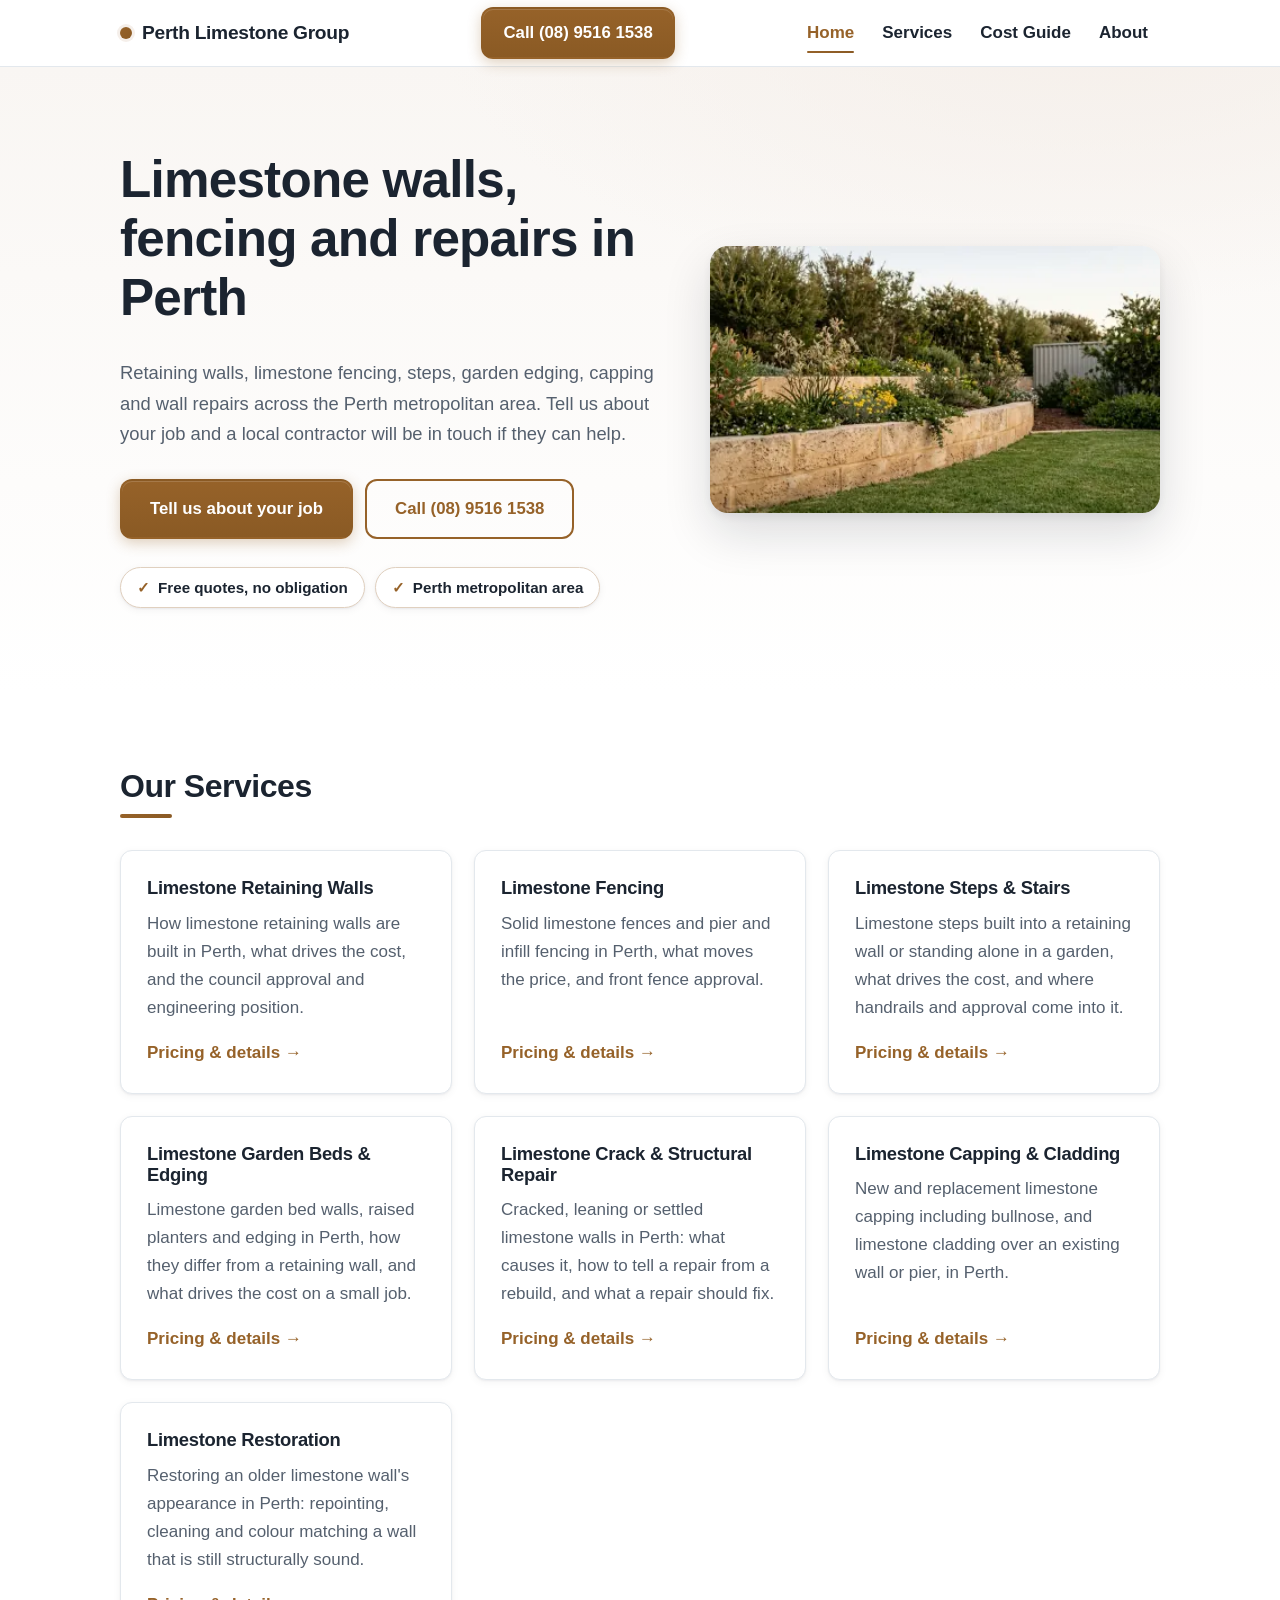
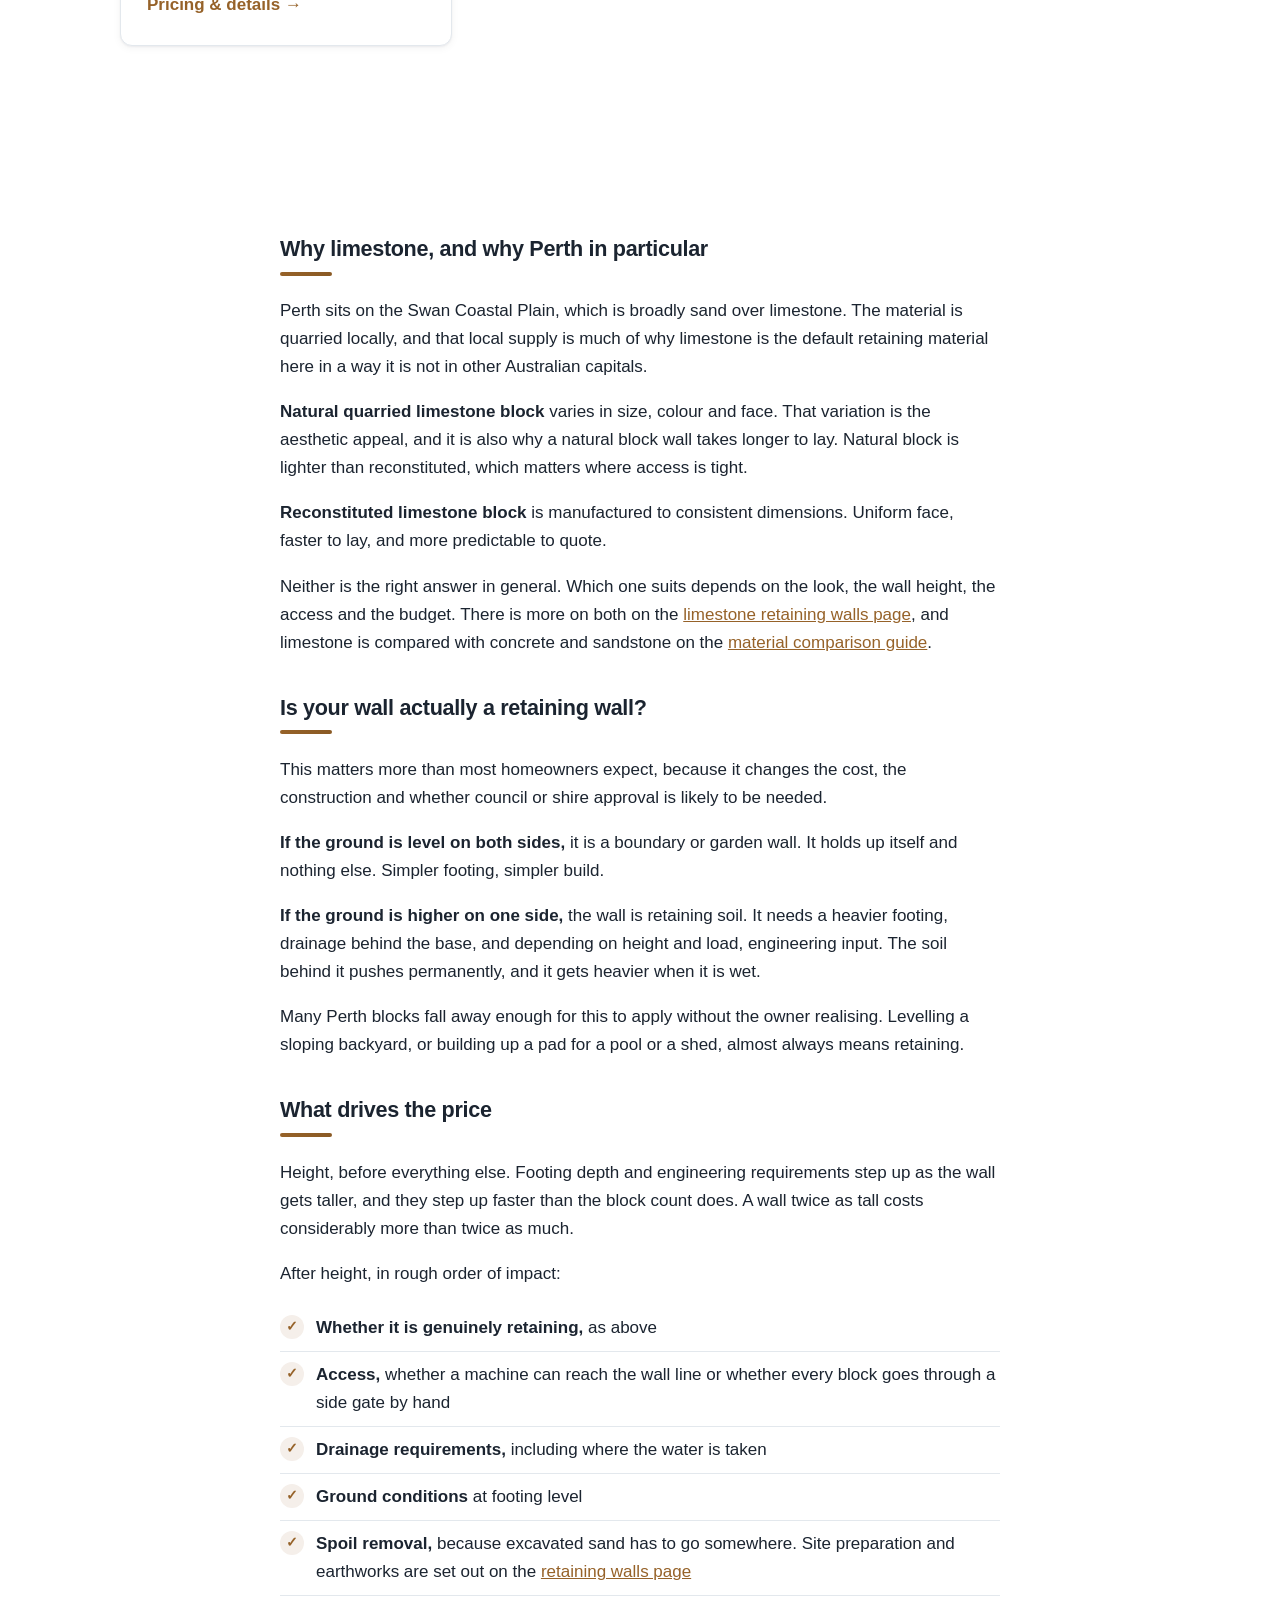
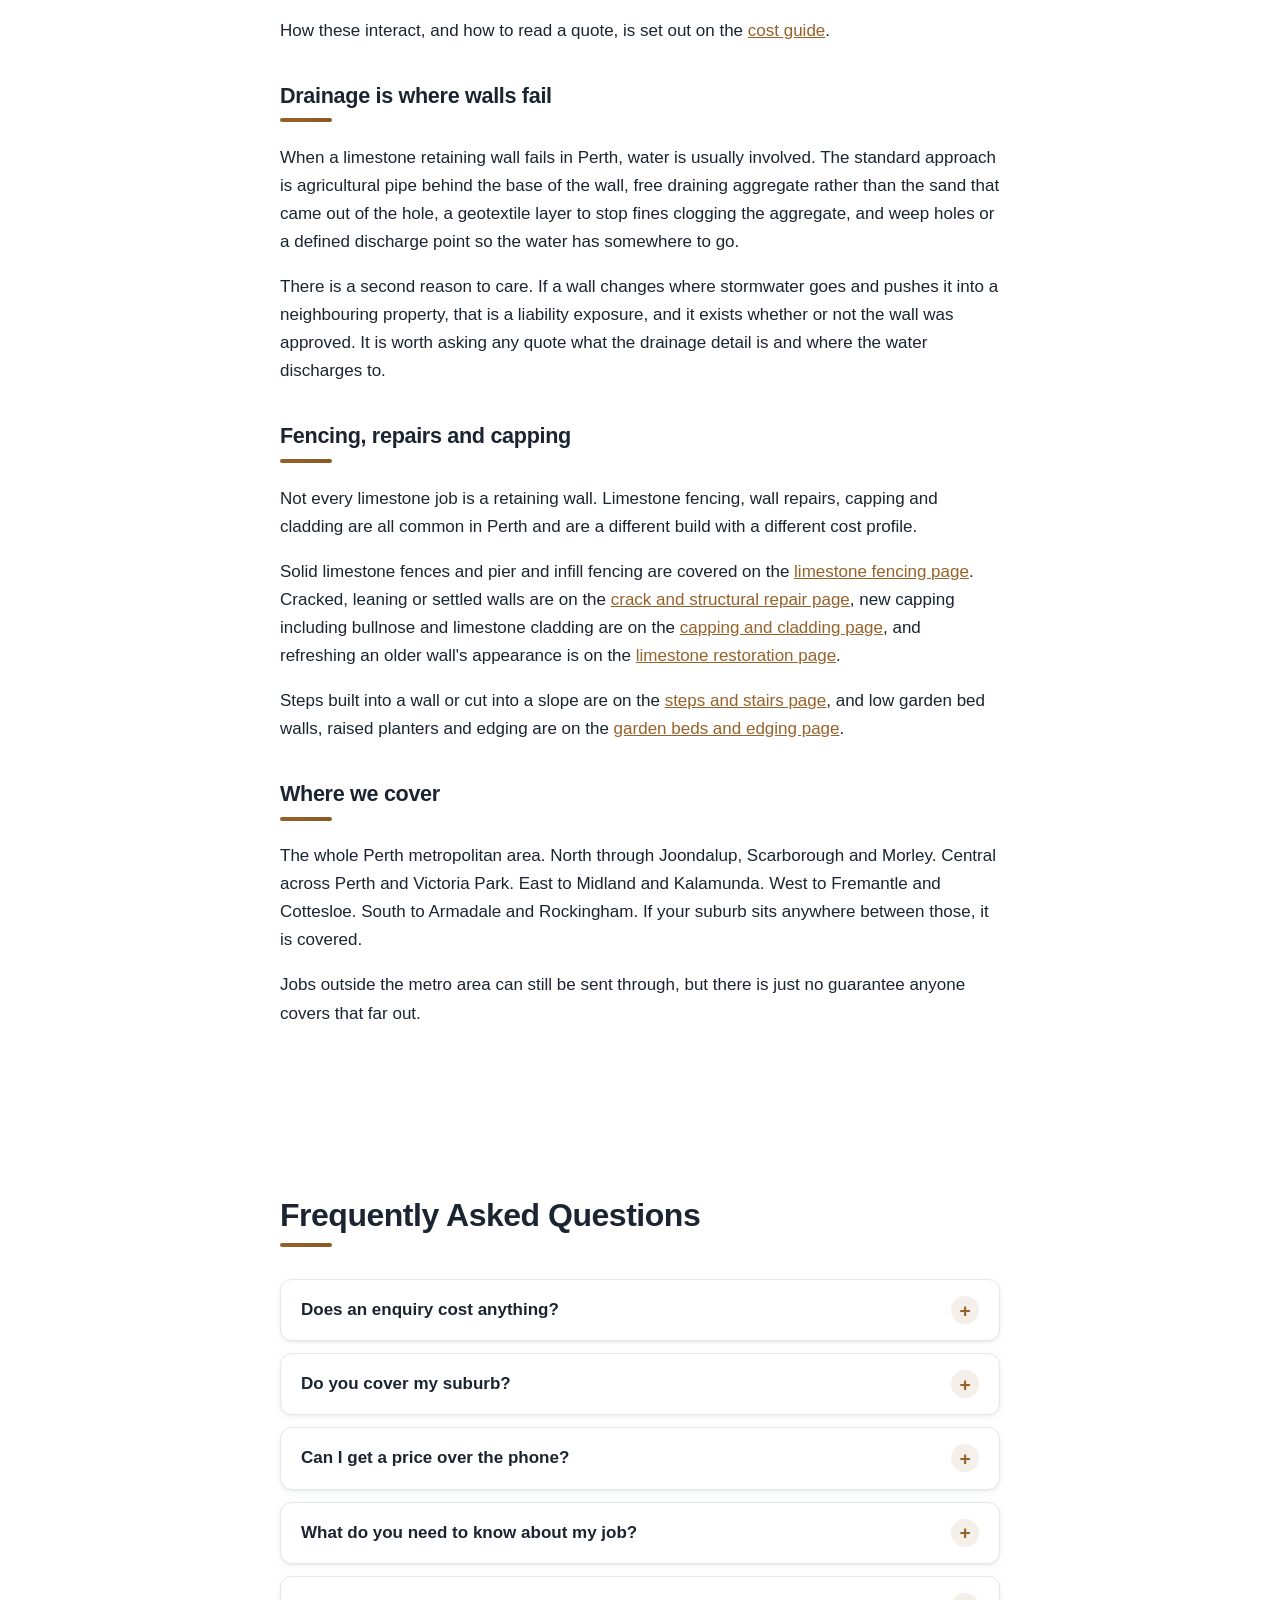
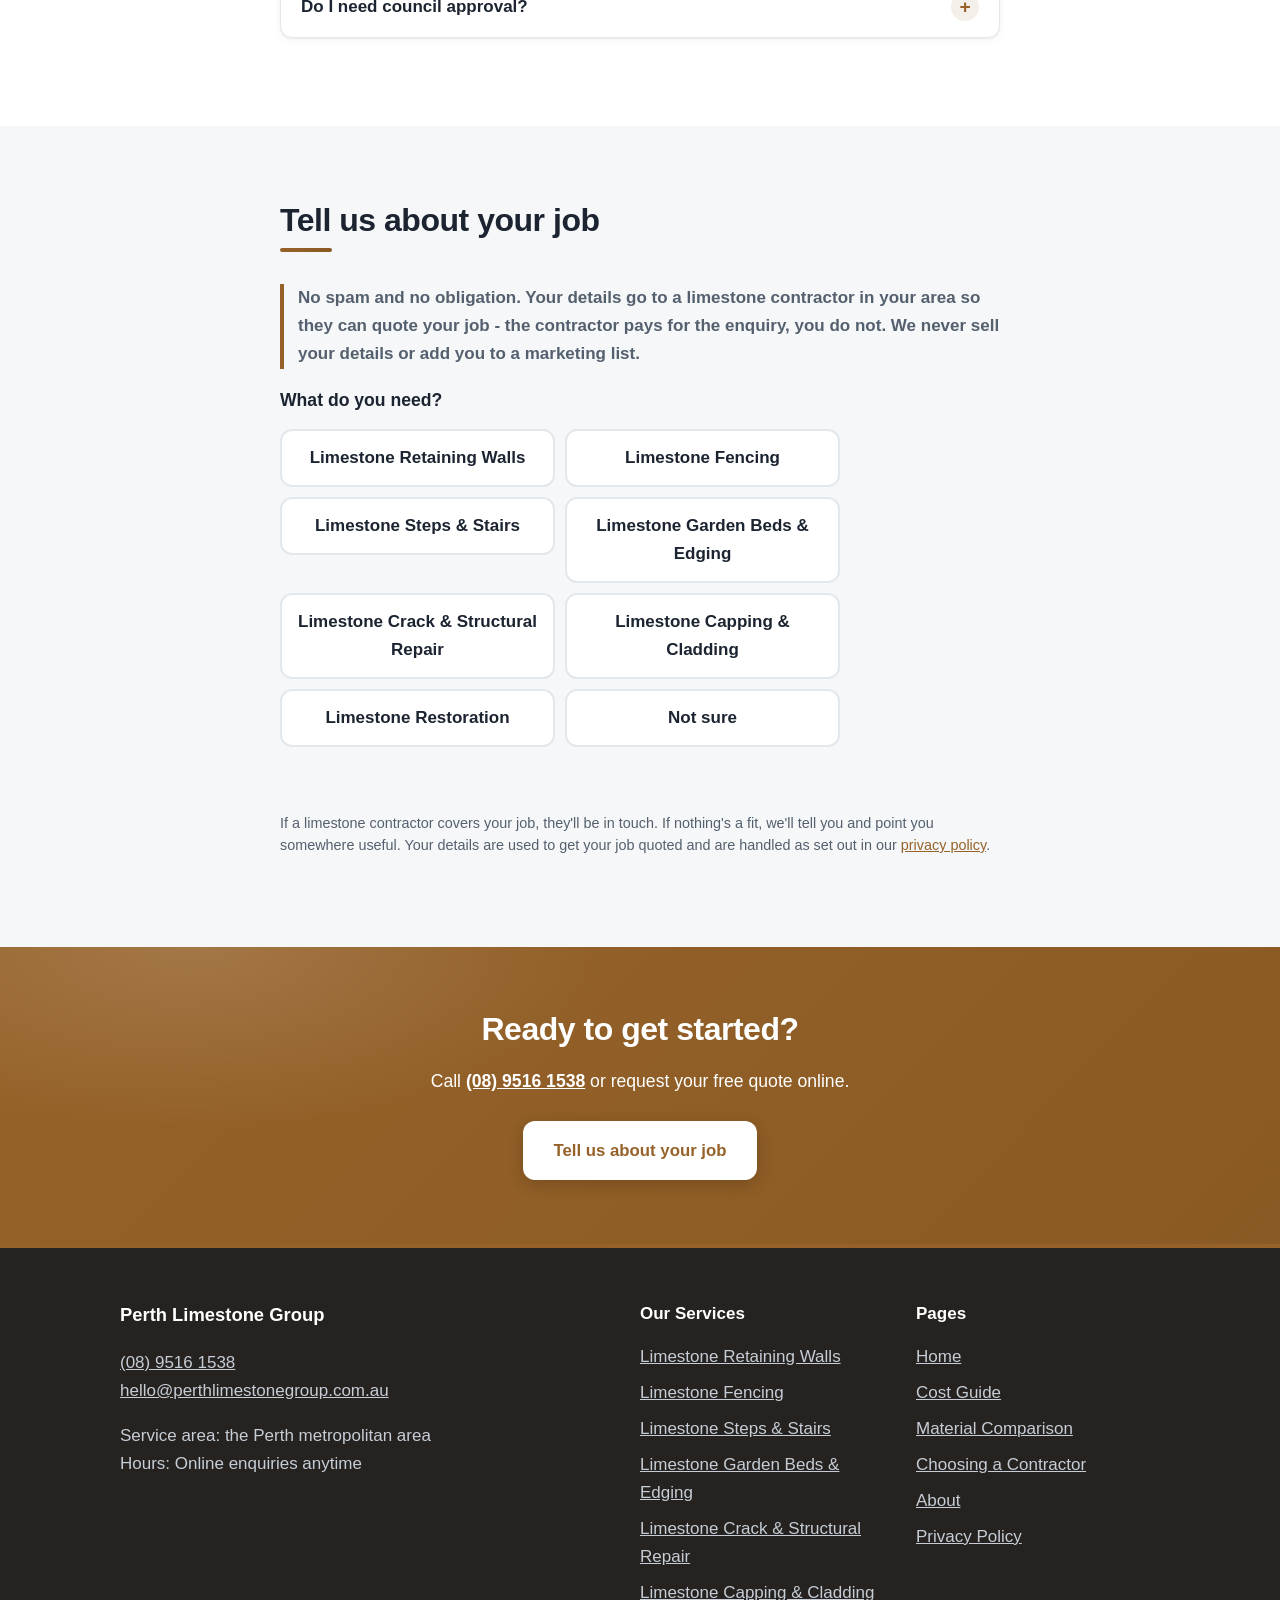
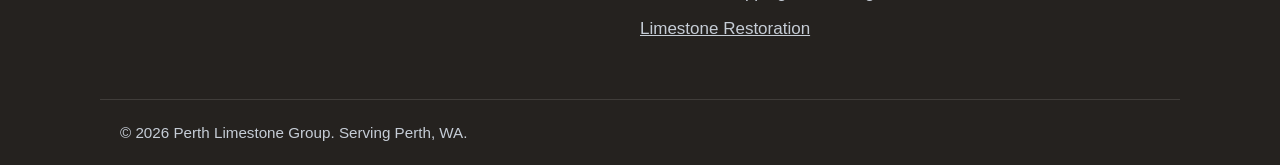
==== commit 0c6e965d: "Fix link contrast and stop lazy-loading the service intro image - brand.color #a9702e -> #966229: li" ====
--- a/index.html
+++ b/index.html
@@ -5,7 +5,7 @@
   <meta name="viewport" content="width=device-width, initial-scale=1">
   <title>Limestone Walls, Fencing &amp; Repairs Perth | Get a Quote</title>
   <meta name="description" content="Limestone walls across the Perth metro area: retaining walls, fencing, steps, garden edging, capping and repairs. Tell us about your job and get a quote, free.">
-  <meta name="theme-color" content="#a9702e">
+  <meta name="theme-color" content="#966229">
   <link rel="canonical" href="https://perthlimestonegroup.com.au/">
   <link rel="icon" href="favicon.svg" type="image/svg+xml">
   <meta property="og:title" content="Limestone Walls, Fencing &amp; Repairs Perth | Get a Quote">
@@ -1076,7 +1076,7 @@
 html { scroll-behavior: auto; }
 *, *::before, *::after { transition-duration: 0.01ms !important; animation: none !important; }
 }
-:root{--brand:#a9702e;--brand-dark:#8a5a24;--brand-contrast:#ffffff;--brand-soft:#f6f1ea;--brand-softer:#faf7f4;--brand-border:#e5d4c0;--brand-glow:rgba(169,112,46,0.3);--brand-glow-soft:rgba(169,112,46,0.15);--footer-bg:#282420;}</style>
+:root{--brand:#966229;--brand-dark:#8a5a24;--brand-contrast:#ffffff;--brand-soft:#f5efea;--brand-softer:#f9f6f3;--brand-border:#e0d0bf;--brand-glow:rgba(150,98,41,0.3);--brand-glow-soft:rgba(150,98,41,0.15);--footer-bg:#25221f;}</style>
   <script type="application/ld+json">{"@context":"https://schema.org","@type":"Organization","name":"Perth Limestone Group","telephone":"+61895161538","email":"hello@perthlimestonegroup.com.au","url":"https://perthlimestonegroup.com.au/","description":"Limestone walls across the Perth metro area: retaining walls, fencing, steps, garden edging, capping and repairs. Tell us about your job and get a quote, free.","address":{"@type":"PostalAddress","addressLocality":"Perth","addressRegion":"WA"},"areaServed":"the Perth metropolitan area"}</script>
   <script src="config.js" defer></script>
   <script src="js/main.js" defer></script>
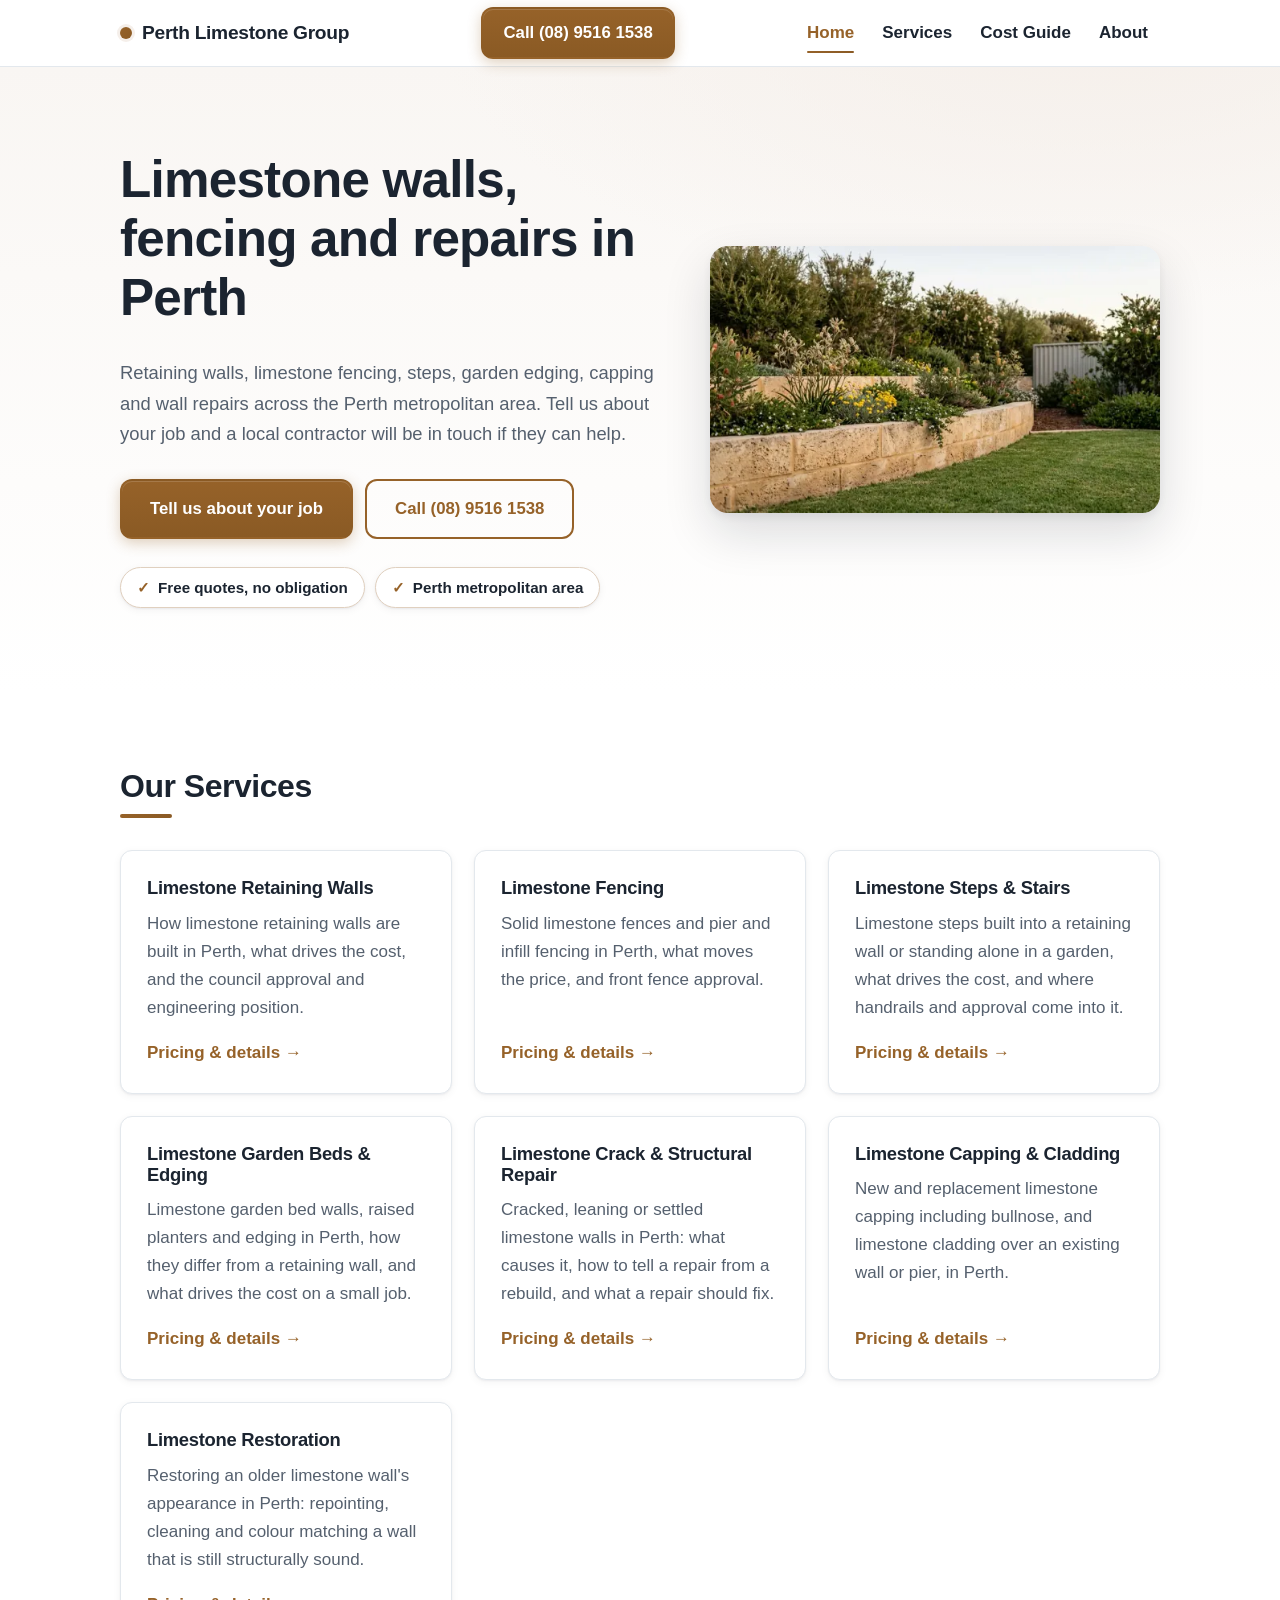
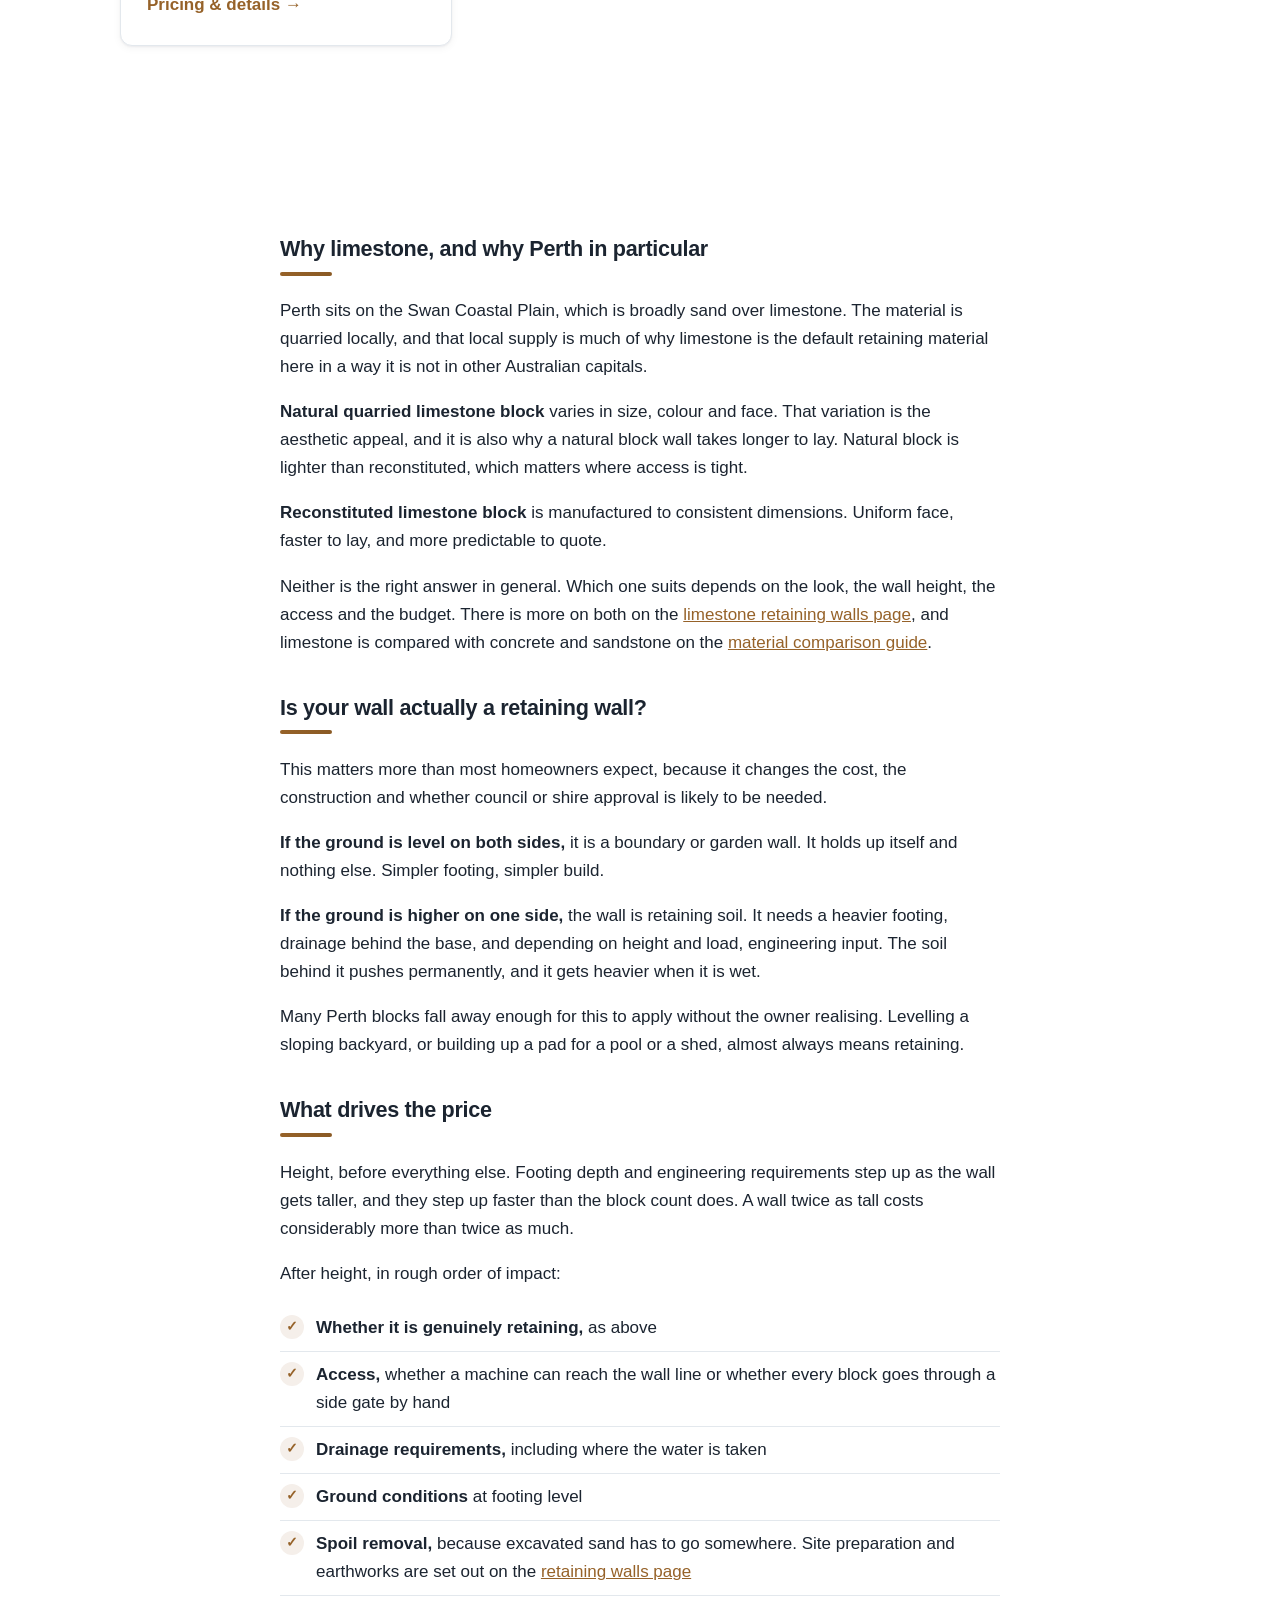
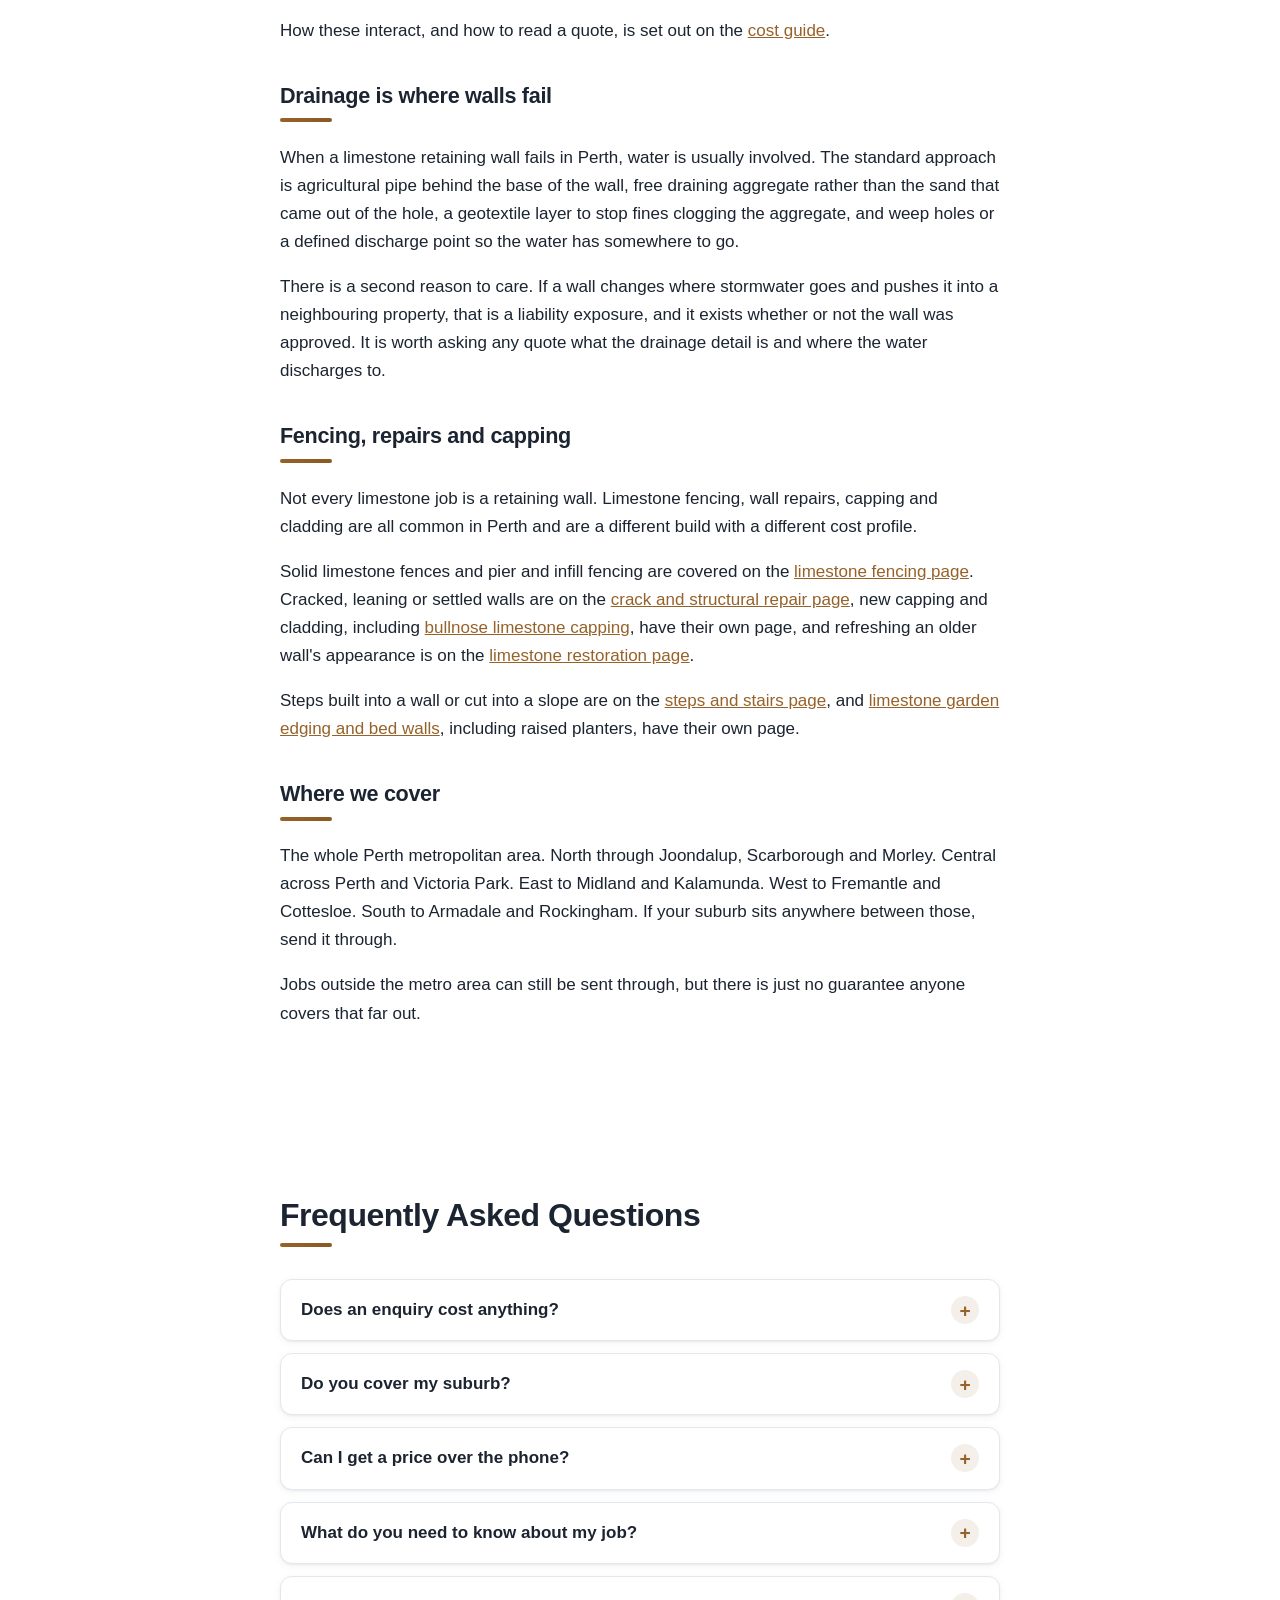
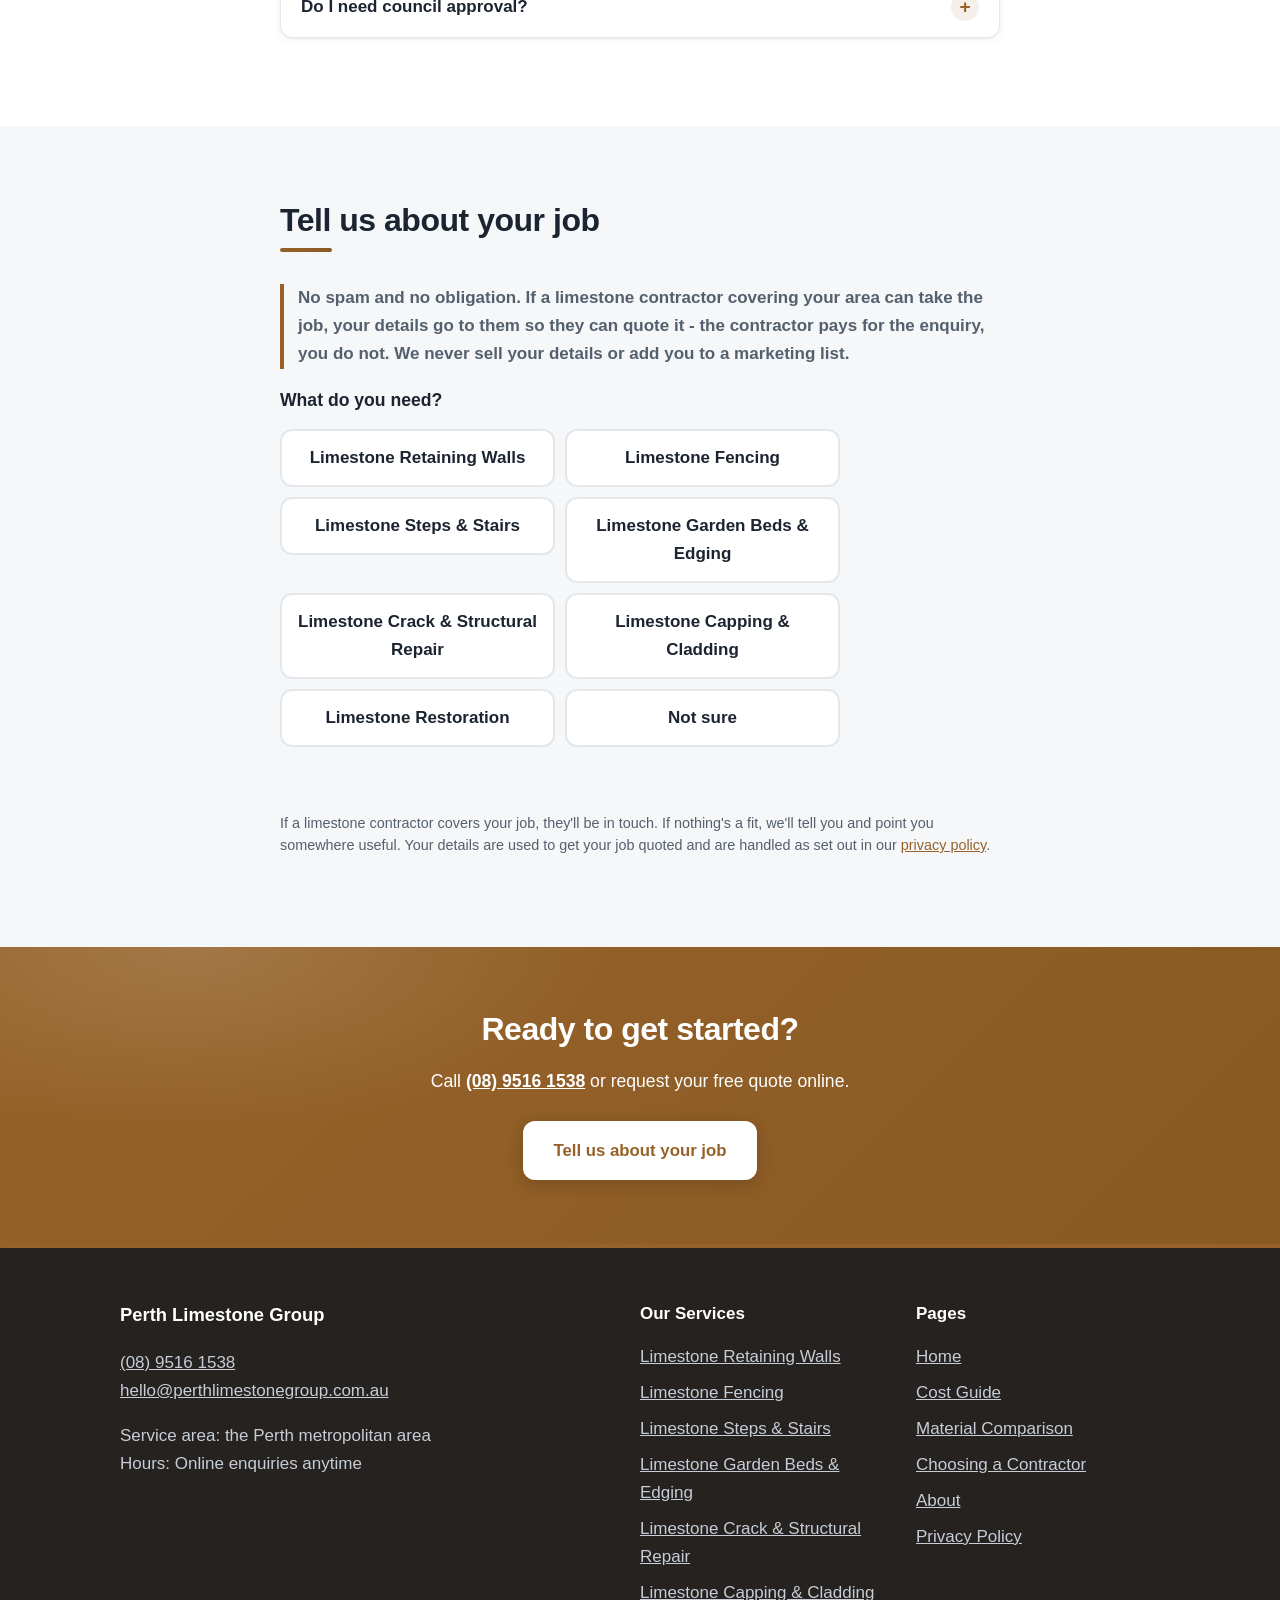
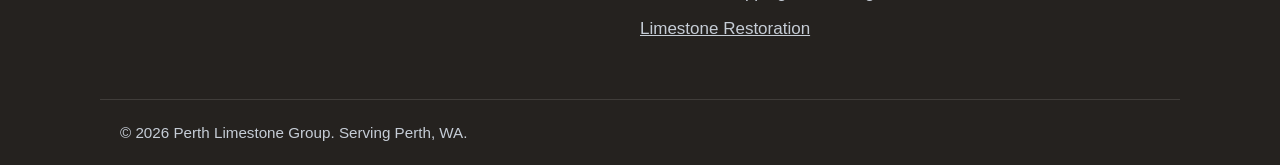
==== commit b1c0afbe: "Act on 2026-10-29 SEO audit: lead capture, edging/capping/repair copy - Make contractor-arrangement " ====
--- a/index.html
+++ b/index.html
@@ -1096,7 +1096,7 @@
         <div class="hero-media"><img class="hero-img" src="images/retainingwall434knl.webp" srcset="images/retainingwall434knl-400.webp 400w, images/retainingwall434knl-560.webp 560w, images/retainingwall434knl-720.webp 720w, images/retainingwall434knl-960.webp 960w" sizes="(min-width: 900px) 450px, (min-width: 560px) 520px, calc(100vw - 40px)" alt="A limestone retaining wall holding back a raised garden bed in a Perth backyard" title="A limestone retaining wall holding back a raised garden bed in a Perth backyard" width="1259" height="747" fetchpriority="high"></div>
       </div>
     </section>
-    <div id="page-content"><section class="section" id="services"><div class="container"><h2>Our Services</h2><div class="grid-3"><article class="card"><h3><a href="limestone-retaining-walls.html">Limestone Retaining Walls</a></h3><p>How limestone retaining walls are built in Perth, what drives the cost, and the council approval and engineering position.</p><a class="card-link" href="limestone-retaining-walls.html">Pricing & details &rarr;</a></article><article class="card"><h3><a href="limestone-fencing.html">Limestone Fencing</a></h3><p>Solid limestone fences and pier and infill fencing in Perth, what moves the price, and front fence approval.</p><a class="card-link" href="limestone-fencing.html">Pricing & details &rarr;</a></article><article class="card"><h3><a href="limestone-steps-stairs.html">Limestone Steps &amp; Stairs</a></h3><p>Limestone steps built into a retaining wall or standing alone in a garden, what drives the cost, and where handrails and approval come into it.</p><a class="card-link" href="limestone-steps-stairs.html">Pricing & details &rarr;</a></article><article class="card"><h3><a href="limestone-garden-beds-edging.html">Limestone Garden Beds &amp; Edging</a></h3><p>Limestone garden bed walls, raised planters and edging in Perth, how they differ from a retaining wall, and what drives the cost on a small job.</p><a class="card-link" href="limestone-garden-beds-edging.html">Pricing & details &rarr;</a></article><article class="card"><h3><a href="limestone-crack-repair.html">Limestone Crack &amp; Structural Repair</a></h3><p>Cracked, leaning or settled limestone walls in Perth: what causes it, how to tell a repair from a rebuild, and what a repair should fix.</p><a class="card-link" href="limestone-crack-repair.html">Pricing & details &rarr;</a></article><article class="card"><h3><a href="limestone-capping-cladding.html">Limestone Capping &amp; Cladding</a></h3><p>New and replacement limestone capping including bullnose, and limestone cladding over an existing wall or pier, in Perth.</p><a class="card-link" href="limestone-capping-cladding.html">Pricing & details &rarr;</a></article><article class="card"><h3><a href="limestone-restoration.html">Limestone Restoration</a></h3><p>Restoring an older limestone wall's appearance in Perth: repointing, cleaning and colour matching a wall that is still structurally sound.</p><a class="card-link" href="limestone-restoration.html">Pricing & details &rarr;</a></article></div></div></section><section class="section"><div class="container narrow prose guide"><h2>Why limestone, and why Perth in particular</h2><p>Perth sits on the Swan Coastal Plain, which is broadly sand over limestone. The material is quarried locally, and that local supply is much of why limestone is the default retaining material here in a way it is not in other Australian capitals.</p><p><strong>Natural quarried limestone block</strong> varies in size, colour and face. That variation is the aesthetic appeal, and it is also why a natural block wall takes longer to lay. Natural block is lighter than reconstituted, which matters where access is tight.</p><p><strong>Reconstituted limestone block</strong> is manufactured to consistent dimensions. Uniform face, faster to lay, and more predictable to quote.</p><p>Neither is the right answer in general. Which one suits depends on the look, the wall height, the access and the budget. There is more on both on the <a href="limestone-retaining-walls.html">limestone retaining walls page</a>, and limestone is compared with concrete and sandstone on the <a href="limestone-vs-concrete-vs-sandstone.html">material comparison guide</a>.</p><h2>Is your wall actually a retaining wall?</h2><p>This matters more than most homeowners expect, because it changes the cost, the construction and whether council or shire approval is likely to be needed.</p><p><strong>If the ground is level on both sides,</strong> it is a boundary or garden wall. It holds up itself and nothing else. Simpler footing, simpler build.</p><p><strong>If the ground is higher on one side,</strong> the wall is retaining soil. It needs a heavier footing, drainage behind the base, and depending on height and load, engineering input. The soil behind it pushes permanently, and it gets heavier when it is wet.</p><p>Many Perth blocks fall away enough for this to apply without the owner realising. Levelling a sloping backyard, or building up a pad for a pool or a shed, almost always means retaining.</p><h2>What drives the price</h2><p>Height, before everything else. Footing depth and engineering requirements step up as the wall gets taller, and they step up faster than the block count does. A wall twice as tall costs considerably more than twice as much.</p><p>After height, in rough order of impact:</p><ul class="check-list"><li><strong>Whether it is genuinely retaining,</strong> as above</li><li><strong>Access,</strong> whether a machine can reach the wall line or whether every block goes through a side gate by hand</li><li><strong>Drainage requirements,</strong> including where the water is taken</li><li><strong>Ground conditions</strong> at footing level</li><li><strong>Spoil removal,</strong> because excavated sand has to go somewhere. Site preparation and earthworks are set out on the <a href="limestone-retaining-walls.html">retaining walls page</a></li></ul><p>How these interact, and how to read a quote, is set out on the <a href="cost-guide.html">cost guide</a>.</p><h2>Drainage is where walls fail</h2><p>When a limestone retaining wall fails in Perth, water is usually involved. The standard approach is agricultural pipe behind the base of the wall, free draining aggregate rather than the sand that came out of the hole, a geotextile layer to stop fines clogging the aggregate, and weep holes or a defined discharge point so the water has somewhere to go.</p><p>There is a second reason to care. If a wall changes where stormwater goes and pushes it into a neighbouring property, that is a liability exposure, and it exists whether or not the wall was approved. It is worth asking any quote what the drainage detail is and where the water discharges to.</p><h2>Fencing, repairs and capping</h2><p>Not every limestone job is a retaining wall. Limestone fencing, wall repairs, capping and cladding are all common in Perth and are a different build with a different cost profile.</p><p>Solid limestone fences and pier and infill fencing are covered on the <a href="limestone-fencing.html">limestone fencing page</a>. Cracked, leaning or settled walls are on the <a href="limestone-crack-repair.html">crack and structural repair page</a>, new capping including bullnose and limestone cladding are on the <a href="limestone-capping-cladding.html">capping and cladding page</a>, and refreshing an older wall's appearance is on the <a href="limestone-restoration.html">limestone restoration page</a>.</p><p>Steps built into a wall or cut into a slope are on the <a href="limestone-steps-stairs.html">steps and stairs page</a>, and low garden bed walls, raised planters and edging are on the <a href="limestone-garden-beds-edging.html">garden beds and edging page</a>.</p><h2>Where we cover</h2><p>The whole Perth metropolitan area. North through Joondalup, Scarborough and Morley. Central across Perth and Victoria Park. East to Midland and Kalamunda. West to Fremantle and Cottesloe. South to Armadale and Rockingham. If your suburb sits anywhere between those, it is covered.</p><p>Jobs outside the metro area can still be sent through, but there is just no guarantee anyone covers that far out.</p></div></section><section class="section"><div class="container narrow"><h2>Frequently Asked Questions</h2><details class="faq-item"><summary>Does an enquiry cost anything?</summary><div class="faq-answer"><p>No. Sending an enquiry and getting a quote costs you nothing, and there is no obligation to go ahead.</p></div></details><details class="faq-item"><summary>Do you cover my suburb?</summary><div class="faq-answer"><p>We cover the whole Perth metropolitan area: north through Joondalup, Scarborough and Morley, central across Perth and Victoria Park, east to Midland and Kalamunda, west to Fremantle and Cottesloe, and south to Armadale and Rockingham. If your suburb sits anywhere between those, it is covered. Jobs outside the metro area can still be sent through, but there is no guarantee anyone covers that far out.</p></div></details><details class="faq-item"><summary>Can I get a price over the phone?</summary><div class="faq-answer"><p>Not accurately. Height, access and ground conditions move the number too much for a phone estimate to be worth anything. The cost guide explains what drives it, and looking at the job settles it.</p></div></details><details class="faq-item"><summary>What do you need to know about my job?</summary><div class="faq-answer"><p>What you need, your suburb, the rough size, and your timeframe. Height and length matter most, and it helps to say whether the ground is higher on one side and whether a machine can reach the wall line.</p></div></details><details class="faq-item"><summary>Do I need council approval?</summary><div class="faq-answer"><p>It depends on your council or shire, the height of the wall, where it sits on the block and what it holds up. There is no single Perth wide rule. The retaining walls page has a section on what triggers approval.</p></div></details></div></section><section class="section section-alt" id="quote"><div class="container narrow"><h2>Tell us about your job</h2><p class="reassurance">No spam and no obligation. Your details go to a limestone contractor in your area so they can quote your job - the contractor pays for the enquiry, you do not. We never sell your details or add you to a marketing list.</p><form id="quote-form" novalidate><fieldset class="form-step" id="form-step-1"><legend>What do you need?</legend><div class="service-options"><label class="service-option"><input type="radio" name="service" value="Limestone Retaining Walls" required><span>Limestone Retaining Walls</span></label><label class="service-option"><input type="radio" name="service" value="Limestone Fencing" required><span>Limestone Fencing</span></label><label class="service-option"><input type="radio" name="service" value="Limestone Steps &amp; Stairs" required><span>Limestone Steps &amp; Stairs</span></label><label class="service-option"><input type="radio" name="service" value="Limestone Garden Beds &amp; Edging" required><span>Limestone Garden Beds &amp; Edging</span></label><label class="service-option"><input type="radio" name="service" value="Limestone Crack &amp; Structural Repair" required><span>Limestone Crack &amp; Structural Repair</span></label><label class="service-option"><input type="radio" name="service" value="Limestone Capping &amp; Cladding" required><span>Limestone Capping &amp; Cladding</span></label><label class="service-option"><input type="radio" name="service" value="Limestone Restoration" required><span>Limestone Restoration</span></label><label class="service-option"><input type="radio" name="service" value="Not sure" required><span>Not sure</span></label></div></fieldset><fieldset class="form-step" id="form-step-2" hidden><legend>Your job and contact details</legend><div class="form-field"><label for="qf-suburb">Suburb</label><input id="qf-suburb" name="suburb" type="text" autocomplete="address-level2" required></div><div class="form-field"><label for="qf-size">Rough size</label><input id="qf-size" name="size" type="text" placeholder="e.g. 12m long, about 900mm high, sloping block"></div><div class="form-field"><label for="qf-timeframe">Timeframe</label><select id="qf-timeframe" name="timeframe" required><option value="" disabled selected>Choose one</option><option value="ASAP">ASAP</option><option value="Within a month">Within a month</option><option value="1 to 3 months">1 to 3 months</option><option value="Just researching">Just researching</option></select></div><div class="form-field"><label for="qf-name">Name</label><input id="qf-name" name="name" type="text" autocomplete="name" required></div><div class="form-field"><label for="qf-phone">Phone</label><input id="qf-phone" name="phone" type="tel" autocomplete="tel" required></div><div class="form-field"><label for="qf-email">Email</label><input id="qf-email" name="email" type="email" autocomplete="email" required></div><input type="text" id="qf-gotcha" name="_gotcha" tabindex="-1" autocomplete="off" aria-hidden="true" style="position:absolute;left:-9999px;top:-9999px"><input type="hidden" id="qf-id" name="_id" value=""><div id="turnstile-widget"></div><button class="btn btn-primary btn-block" type="submit">Send my job details</button></fieldset><p class="form-status" id="form-status" role="status" aria-live="polite"></p></form><p class="form-note">If a limestone contractor covers your job, they'll be in touch. If nothing's a fit, we'll tell you and point you somewhere useful. Your details are used to get your job quoted and are handled as set out in our <a href="privacy.html">privacy policy</a>.</p></div></section><section class="cta-band"><div class="container"><h2>Ready to get started?</h2><p>Call <a href="tel:+61895161538">(08) 9516 1538</a> or request your free quote online.</p><a class="btn btn-primary btn-invert" href="#quote">Tell us about your job</a></div></section></div>
+    <div id="page-content"><section class="section" id="services"><div class="container"><h2>Our Services</h2><div class="grid-3"><article class="card"><h3><a href="limestone-retaining-walls.html">Limestone Retaining Walls</a></h3><p>How limestone retaining walls are built in Perth, what drives the cost, and the council approval and engineering position.</p><a class="card-link" href="limestone-retaining-walls.html">Pricing & details &rarr;</a></article><article class="card"><h3><a href="limestone-fencing.html">Limestone Fencing</a></h3><p>Solid limestone fences and pier and infill fencing in Perth, what moves the price, and front fence approval.</p><a class="card-link" href="limestone-fencing.html">Pricing & details &rarr;</a></article><article class="card"><h3><a href="limestone-steps-stairs.html">Limestone Steps &amp; Stairs</a></h3><p>Limestone steps built into a retaining wall or standing alone in a garden, what drives the cost, and where handrails and approval come into it.</p><a class="card-link" href="limestone-steps-stairs.html">Pricing & details &rarr;</a></article><article class="card"><h3><a href="limestone-garden-beds-edging.html">Limestone Garden Beds &amp; Edging</a></h3><p>Limestone garden bed walls, raised planters and edging in Perth, how they differ from a retaining wall, and what drives the cost on a small job.</p><a class="card-link" href="limestone-garden-beds-edging.html">Pricing & details &rarr;</a></article><article class="card"><h3><a href="limestone-crack-repair.html">Limestone Crack &amp; Structural Repair</a></h3><p>Cracked, leaning or settled limestone walls in Perth: what causes it, how to tell a repair from a rebuild, and what a repair should fix.</p><a class="card-link" href="limestone-crack-repair.html">Pricing & details &rarr;</a></article><article class="card"><h3><a href="limestone-capping-cladding.html">Limestone Capping &amp; Cladding</a></h3><p>New and replacement limestone capping including bullnose, and limestone cladding over an existing wall or pier, in Perth.</p><a class="card-link" href="limestone-capping-cladding.html">Pricing & details &rarr;</a></article><article class="card"><h3><a href="limestone-restoration.html">Limestone Restoration</a></h3><p>Restoring an older limestone wall's appearance in Perth: repointing, cleaning and colour matching a wall that is still structurally sound.</p><a class="card-link" href="limestone-restoration.html">Pricing & details &rarr;</a></article></div></div></section><section class="section"><div class="container narrow prose guide"><h2>Why limestone, and why Perth in particular</h2><p>Perth sits on the Swan Coastal Plain, which is broadly sand over limestone. The material is quarried locally, and that local supply is much of why limestone is the default retaining material here in a way it is not in other Australian capitals.</p><p><strong>Natural quarried limestone block</strong> varies in size, colour and face. That variation is the aesthetic appeal, and it is also why a natural block wall takes longer to lay. Natural block is lighter than reconstituted, which matters where access is tight.</p><p><strong>Reconstituted limestone block</strong> is manufactured to consistent dimensions. Uniform face, faster to lay, and more predictable to quote.</p><p>Neither is the right answer in general. Which one suits depends on the look, the wall height, the access and the budget. There is more on both on the <a href="limestone-retaining-walls.html">limestone retaining walls page</a>, and limestone is compared with concrete and sandstone on the <a href="limestone-vs-concrete-vs-sandstone.html">material comparison guide</a>.</p><h2>Is your wall actually a retaining wall?</h2><p>This matters more than most homeowners expect, because it changes the cost, the construction and whether council or shire approval is likely to be needed.</p><p><strong>If the ground is level on both sides,</strong> it is a boundary or garden wall. It holds up itself and nothing else. Simpler footing, simpler build.</p><p><strong>If the ground is higher on one side,</strong> the wall is retaining soil. It needs a heavier footing, drainage behind the base, and depending on height and load, engineering input. The soil behind it pushes permanently, and it gets heavier when it is wet.</p><p>Many Perth blocks fall away enough for this to apply without the owner realising. Levelling a sloping backyard, or building up a pad for a pool or a shed, almost always means retaining.</p><h2>What drives the price</h2><p>Height, before everything else. Footing depth and engineering requirements step up as the wall gets taller, and they step up faster than the block count does. A wall twice as tall costs considerably more than twice as much.</p><p>After height, in rough order of impact:</p><ul class="check-list"><li><strong>Whether it is genuinely retaining,</strong> as above</li><li><strong>Access,</strong> whether a machine can reach the wall line or whether every block goes through a side gate by hand</li><li><strong>Drainage requirements,</strong> including where the water is taken</li><li><strong>Ground conditions</strong> at footing level</li><li><strong>Spoil removal,</strong> because excavated sand has to go somewhere. Site preparation and earthworks are set out on the <a href="limestone-retaining-walls.html">retaining walls page</a></li></ul><p>How these interact, and how to read a quote, is set out on the <a href="cost-guide.html">cost guide</a>.</p><h2>Drainage is where walls fail</h2><p>When a limestone retaining wall fails in Perth, water is usually involved. The standard approach is agricultural pipe behind the base of the wall, free draining aggregate rather than the sand that came out of the hole, a geotextile layer to stop fines clogging the aggregate, and weep holes or a defined discharge point so the water has somewhere to go.</p><p>There is a second reason to care. If a wall changes where stormwater goes and pushes it into a neighbouring property, that is a liability exposure, and it exists whether or not the wall was approved. It is worth asking any quote what the drainage detail is and where the water discharges to.</p><h2>Fencing, repairs and capping</h2><p>Not every limestone job is a retaining wall. Limestone fencing, wall repairs, capping and cladding are all common in Perth and are a different build with a different cost profile.</p><p>Solid limestone fences and pier and infill fencing are covered on the <a href="limestone-fencing.html">limestone fencing page</a>. Cracked, leaning or settled walls are on the <a href="limestone-crack-repair.html">crack and structural repair page</a>, new capping and cladding, including <a href="limestone-capping-cladding.html">bullnose limestone capping</a>, have their own page, and refreshing an older wall's appearance is on the <a href="limestone-restoration.html">limestone restoration page</a>.</p><p>Steps built into a wall or cut into a slope are on the <a href="limestone-steps-stairs.html">steps and stairs page</a>, and <a href="limestone-garden-beds-edging.html">limestone garden edging and bed walls</a>, including raised planters, have their own page.</p><h2>Where we cover</h2><p>The whole Perth metropolitan area. North through Joondalup, Scarborough and Morley. Central across Perth and Victoria Park. East to Midland and Kalamunda. West to Fremantle and Cottesloe. South to Armadale and Rockingham. If your suburb sits anywhere between those, send it through.</p><p>Jobs outside the metro area can still be sent through, but there is just no guarantee anyone covers that far out.</p></div></section><section class="section"><div class="container narrow"><h2>Frequently Asked Questions</h2><details class="faq-item"><summary>Does an enquiry cost anything?</summary><div class="faq-answer"><p>No. Sending an enquiry and getting a quote costs you nothing, and there is no obligation to go ahead.</p></div></details><details class="faq-item"><summary>Do you cover my suburb?</summary><div class="faq-answer"><p>We take enquiries from the whole Perth metropolitan area: north through Joondalup, Scarborough and Morley, central across Perth and Victoria Park, east to Midland and Kalamunda, west to Fremantle and Cottesloe, and south to Armadale and Rockingham. If your suburb sits anywhere between those, send it through. Jobs outside the metro area can still be sent through, but there is no guarantee anyone covers that far out.</p></div></details><details class="faq-item"><summary>Can I get a price over the phone?</summary><div class="faq-answer"><p>Not accurately. Height, access and ground conditions move the number too much for a phone estimate to be worth anything. The cost guide explains what drives it, and looking at the job settles it.</p></div></details><details class="faq-item"><summary>What do you need to know about my job?</summary><div class="faq-answer"><p>What you need, your suburb, the rough size, and your timeframe. Height and length matter most, and it helps to say whether the ground is higher on one side and whether a machine can reach the wall line.</p></div></details><details class="faq-item"><summary>Do I need council approval?</summary><div class="faq-answer"><p>It depends on your council or shire, the height of the wall, where it sits on the block and what it holds up. There is no single Perth wide rule. The retaining walls page has a section on what triggers approval.</p></div></details></div></section><section class="section section-alt" id="quote"><div class="container narrow"><h2>Tell us about your job</h2><p class="reassurance">No spam and no obligation. If a limestone contractor covering your area can take the job, your details go to them so they can quote it - the contractor pays for the enquiry, you do not. We never sell your details or add you to a marketing list.</p><form id="quote-form" novalidate><fieldset class="form-step" id="form-step-1"><legend>What do you need?</legend><div class="service-options"><label class="service-option"><input type="radio" name="service" value="Limestone Retaining Walls" required><span>Limestone Retaining Walls</span></label><label class="service-option"><input type="radio" name="service" value="Limestone Fencing" required><span>Limestone Fencing</span></label><label class="service-option"><input type="radio" name="service" value="Limestone Steps &amp; Stairs" required><span>Limestone Steps &amp; Stairs</span></label><label class="service-option"><input type="radio" name="service" value="Limestone Garden Beds &amp; Edging" required><span>Limestone Garden Beds &amp; Edging</span></label><label class="service-option"><input type="radio" name="service" value="Limestone Crack &amp; Structural Repair" required><span>Limestone Crack &amp; Structural Repair</span></label><label class="service-option"><input type="radio" name="service" value="Limestone Capping &amp; Cladding" required><span>Limestone Capping &amp; Cladding</span></label><label class="service-option"><input type="radio" name="service" value="Limestone Restoration" required><span>Limestone Restoration</span></label><label class="service-option"><input type="radio" name="service" value="Not sure" required><span>Not sure</span></label></div></fieldset><fieldset class="form-step" id="form-step-2" hidden><legend>Your job and contact details</legend><div class="form-field"><label for="qf-suburb">Suburb</label><input id="qf-suburb" name="suburb" type="text" autocomplete="address-level2" required></div><div class="form-field"><label for="qf-size">Rough size</label><input id="qf-size" name="size" type="text" placeholder="e.g. 12m long, about 900mm high, sloping block"></div><div class="form-field"><label for="qf-timeframe">Timeframe</label><select id="qf-timeframe" name="timeframe" required><option value="" disabled selected>Choose one</option><option value="ASAP">ASAP</option><option value="Within a month">Within a month</option><option value="1 to 3 months">1 to 3 months</option><option value="Just researching">Just researching</option></select></div><div class="form-field"><label for="qf-name">Name</label><input id="qf-name" name="name" type="text" autocomplete="name" required></div><div class="form-field"><label for="qf-phone">Phone</label><input id="qf-phone" name="phone" type="tel" autocomplete="tel" required></div><div class="form-field"><label for="qf-email">Email</label><input id="qf-email" name="email" type="email" autocomplete="email" required></div><input type="text" id="qf-gotcha" name="_gotcha" tabindex="-1" autocomplete="off" aria-hidden="true" style="position:absolute;left:-9999px;top:-9999px"><input type="hidden" id="qf-id" name="_id" value=""><div id="turnstile-widget"></div><button class="btn btn-primary btn-block" type="submit">Send my job details</button></fieldset><p class="form-status" id="form-status" role="status" aria-live="polite"></p></form><p class="form-note">If a limestone contractor covers your job, they'll be in touch. If nothing's a fit, we'll tell you and point you somewhere useful. Your details are used to get your job quoted and are handled as set out in our <a href="privacy.html">privacy policy</a>.</p></div></section><section class="cta-band"><div class="container"><h2>Ready to get started?</h2><p>Call <a href="tel:+61895161538">(08) 9516 1538</a> or request your free quote online.</p><a class="btn btn-primary btn-invert" href="#quote">Tell us about your job</a></div></section></div>
   </main>
   <footer id="site-footer"><div class="container footer-grid"><div><p class="footer-brand">Perth Limestone Group</p><p><a href="tel:+61895161538">(08) 9516 1538</a><br><a href="mailto:hello@perthlimestonegroup.com.au">hello@perthlimestonegroup.com.au</a></p><p>Service area: the Perth metropolitan area<br>Hours: Online enquiries anytime</p></div><div><p class="footer-title">Our Services</p><ul><li><a href="limestone-retaining-walls.html">Limestone Retaining Walls</a></li><li><a href="limestone-fencing.html">Limestone Fencing</a></li><li><a href="limestone-steps-stairs.html">Limestone Steps &amp; Stairs</a></li><li><a href="limestone-garden-beds-edging.html">Limestone Garden Beds &amp; Edging</a></li><li><a href="limestone-crack-repair.html">Limestone Crack &amp; Structural Repair</a></li><li><a href="limestone-capping-cladding.html">Limestone Capping &amp; Cladding</a></li><li><a href="limestone-restoration.html">Limestone Restoration</a></li></ul></div><div><p class="footer-title">Pages</p><ul><li><a href="index.html">Home</a></li><li><a href="cost-guide.html">Cost Guide</a></li><li><a href="limestone-vs-concrete-vs-sandstone.html">Material Comparison</a></li><li><a href="choosing-a-limestone-contractor.html">Choosing a Contractor</a></li><li><a href="about.html">About</a></li><li><a href="privacy.html">Privacy Policy</a></li></ul></div></div><div class="container footer-bottom"><p>&copy; 2026 Perth Limestone Group. Serving Perth, WA.</p></div></footer>
 </body>
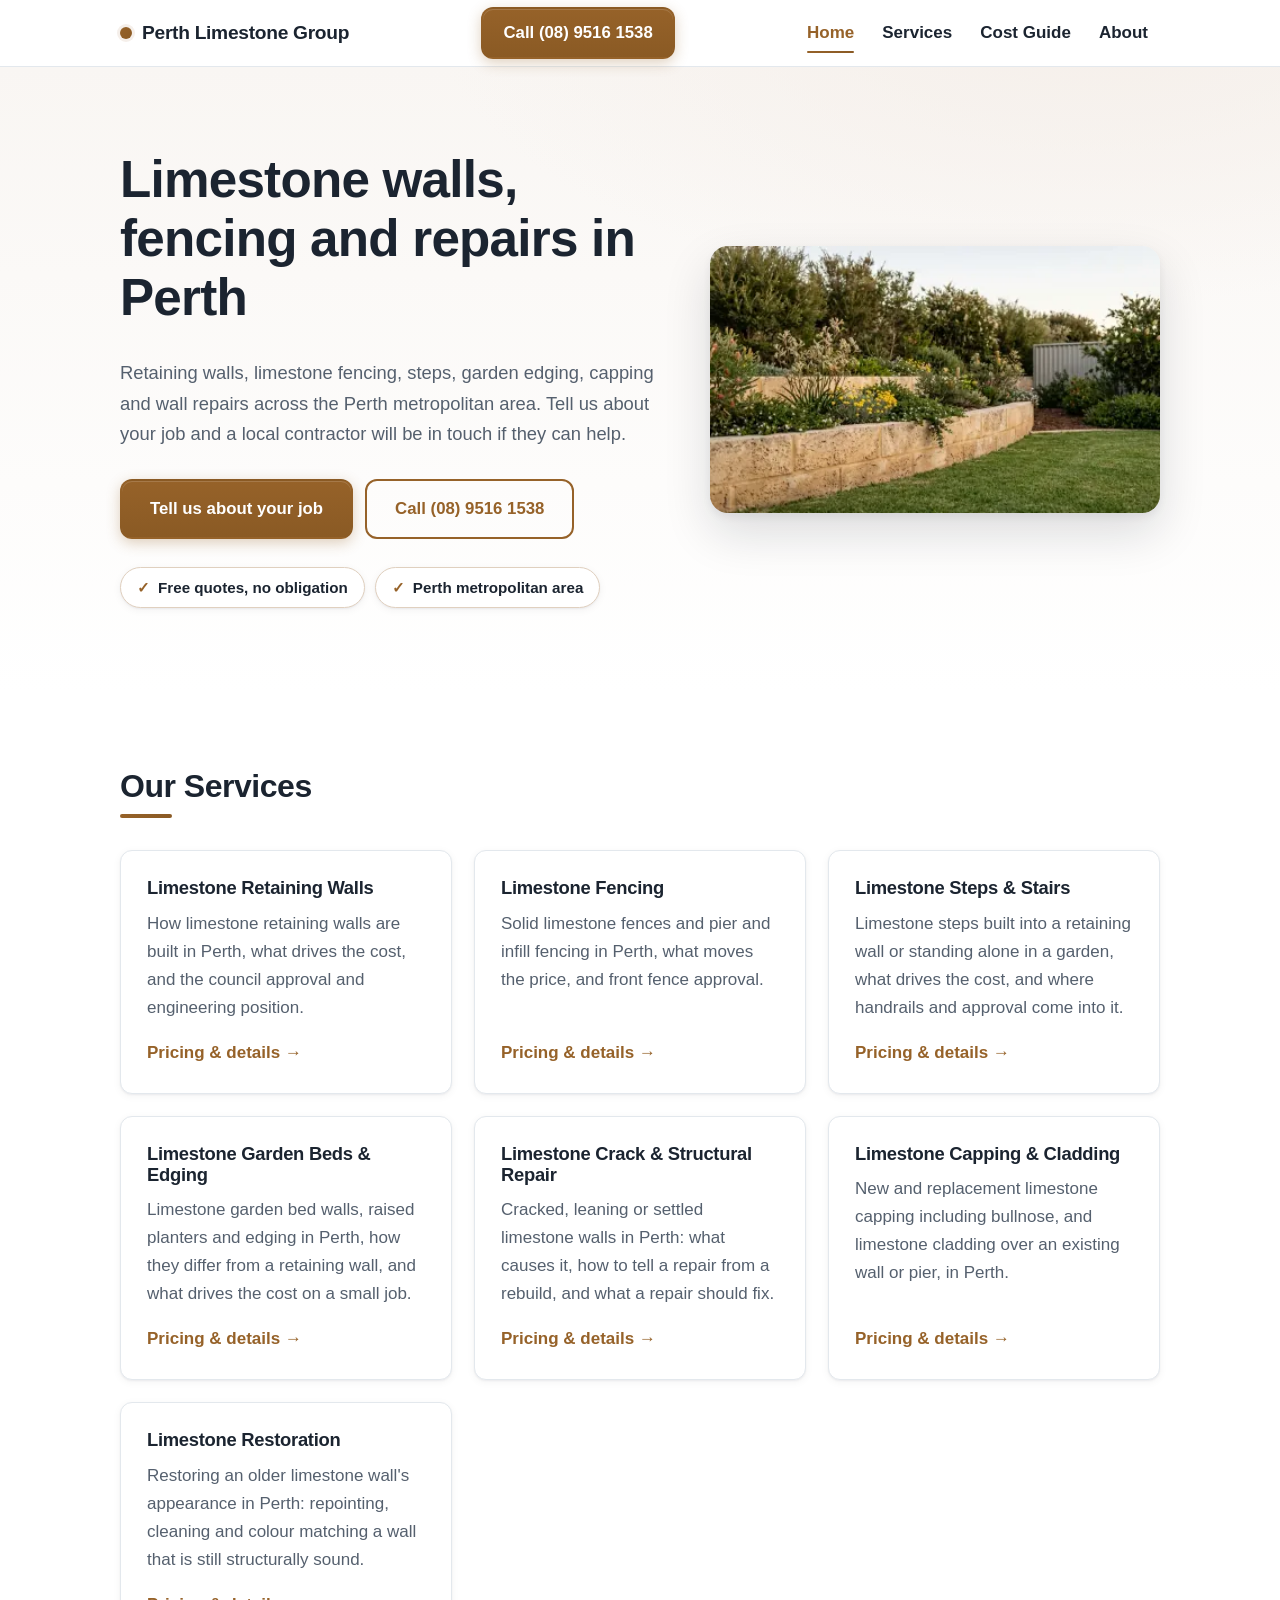
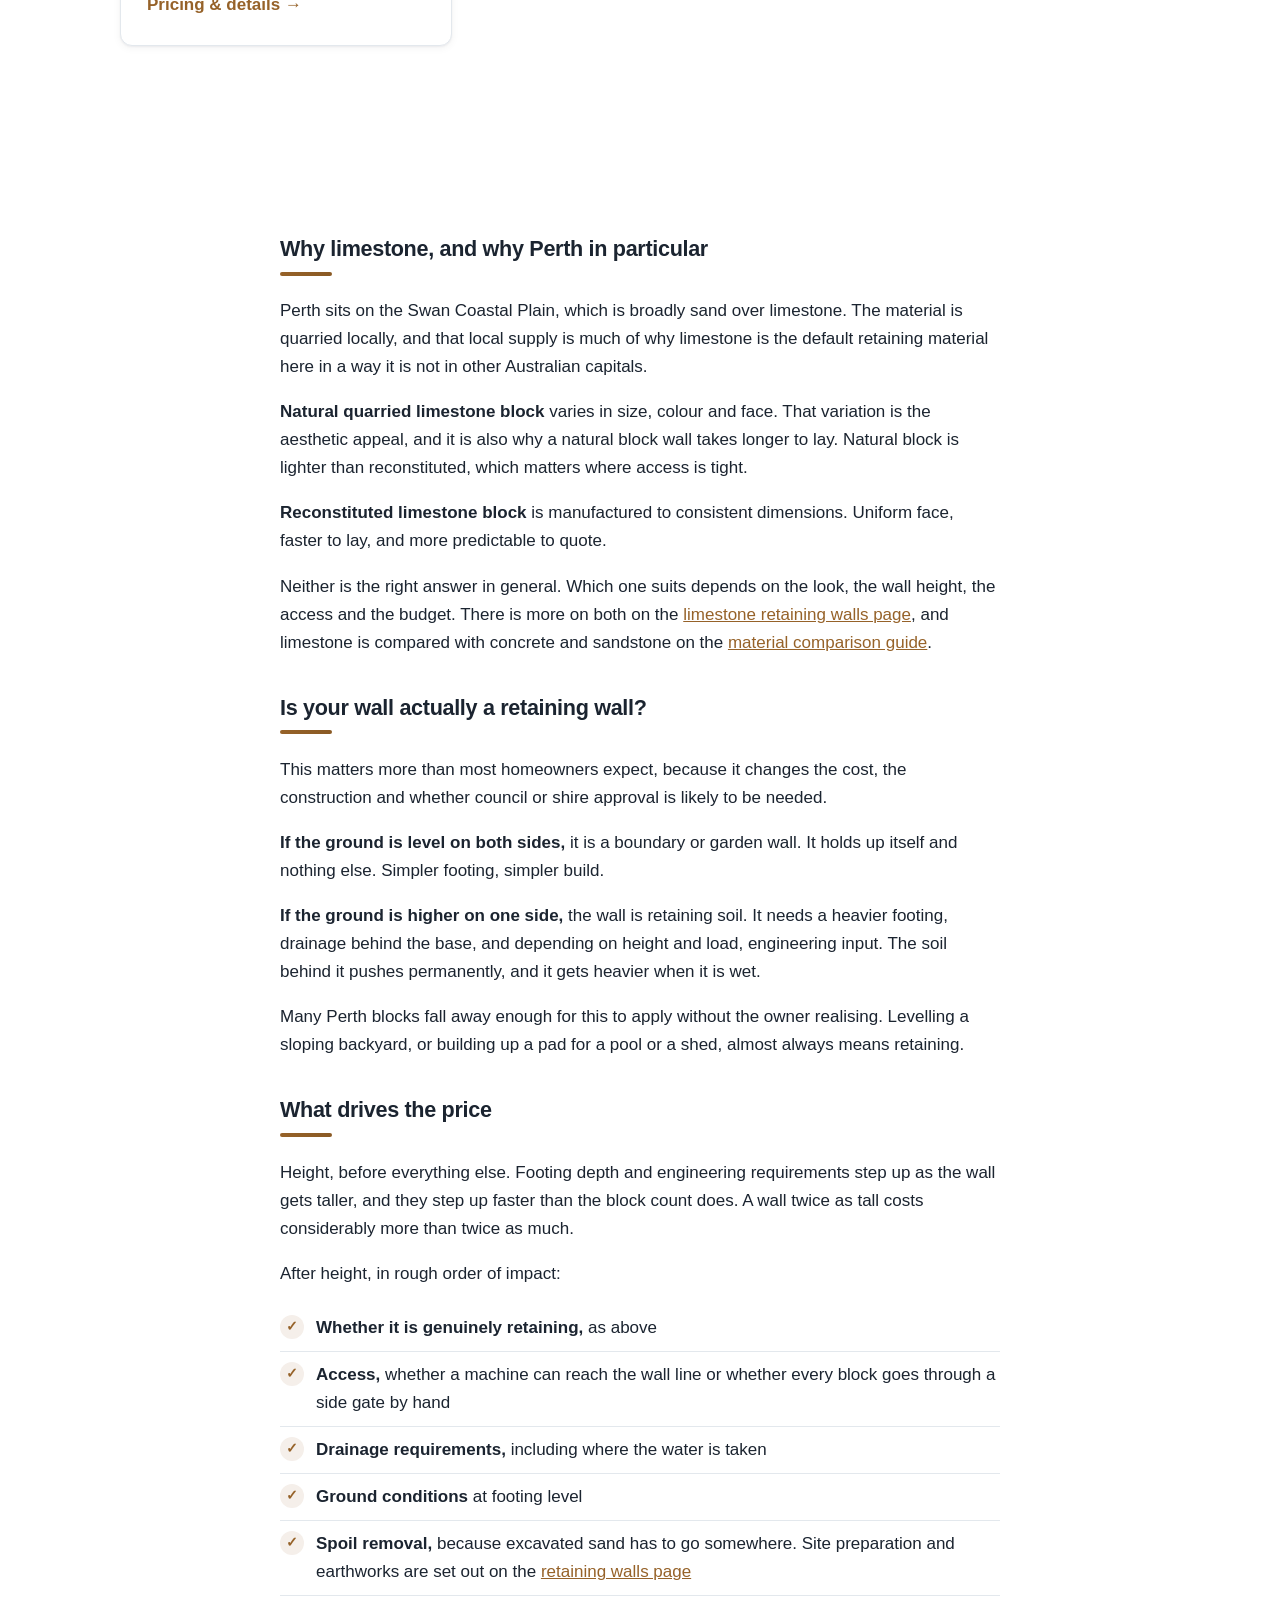
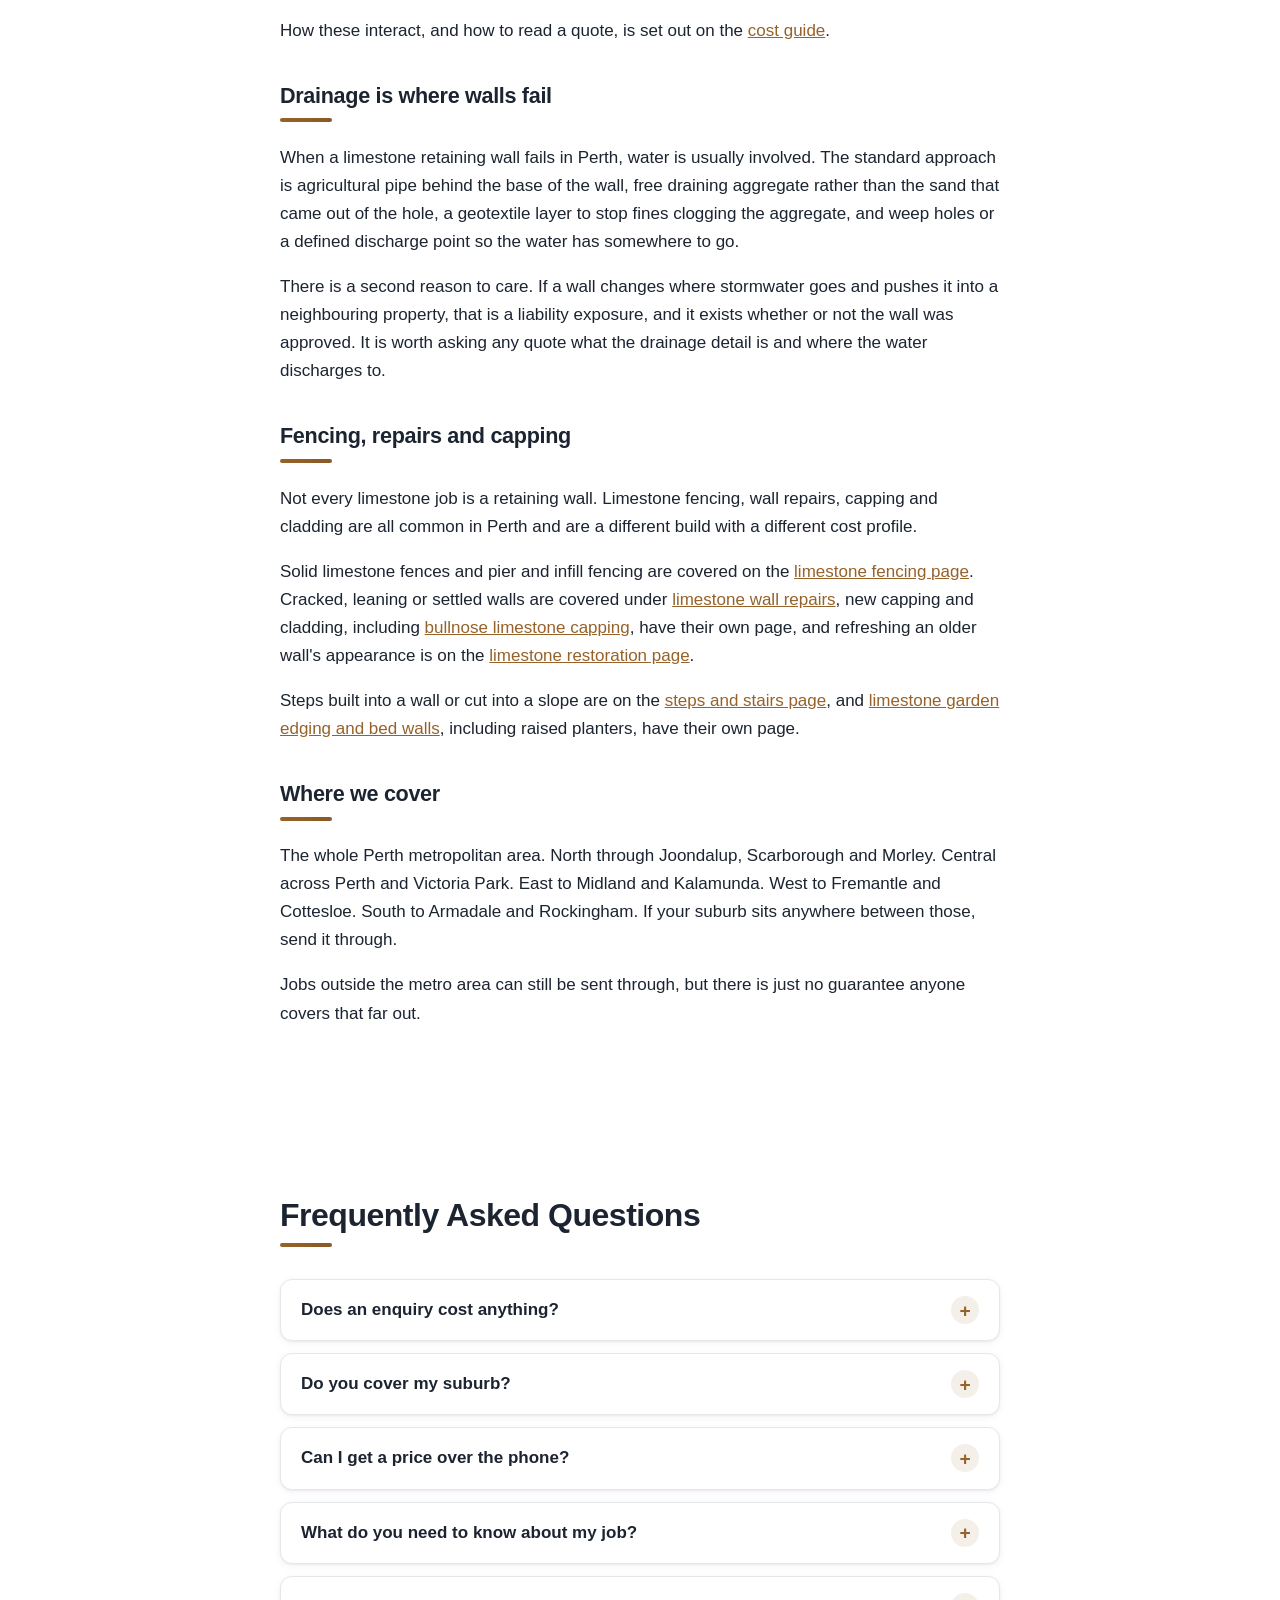
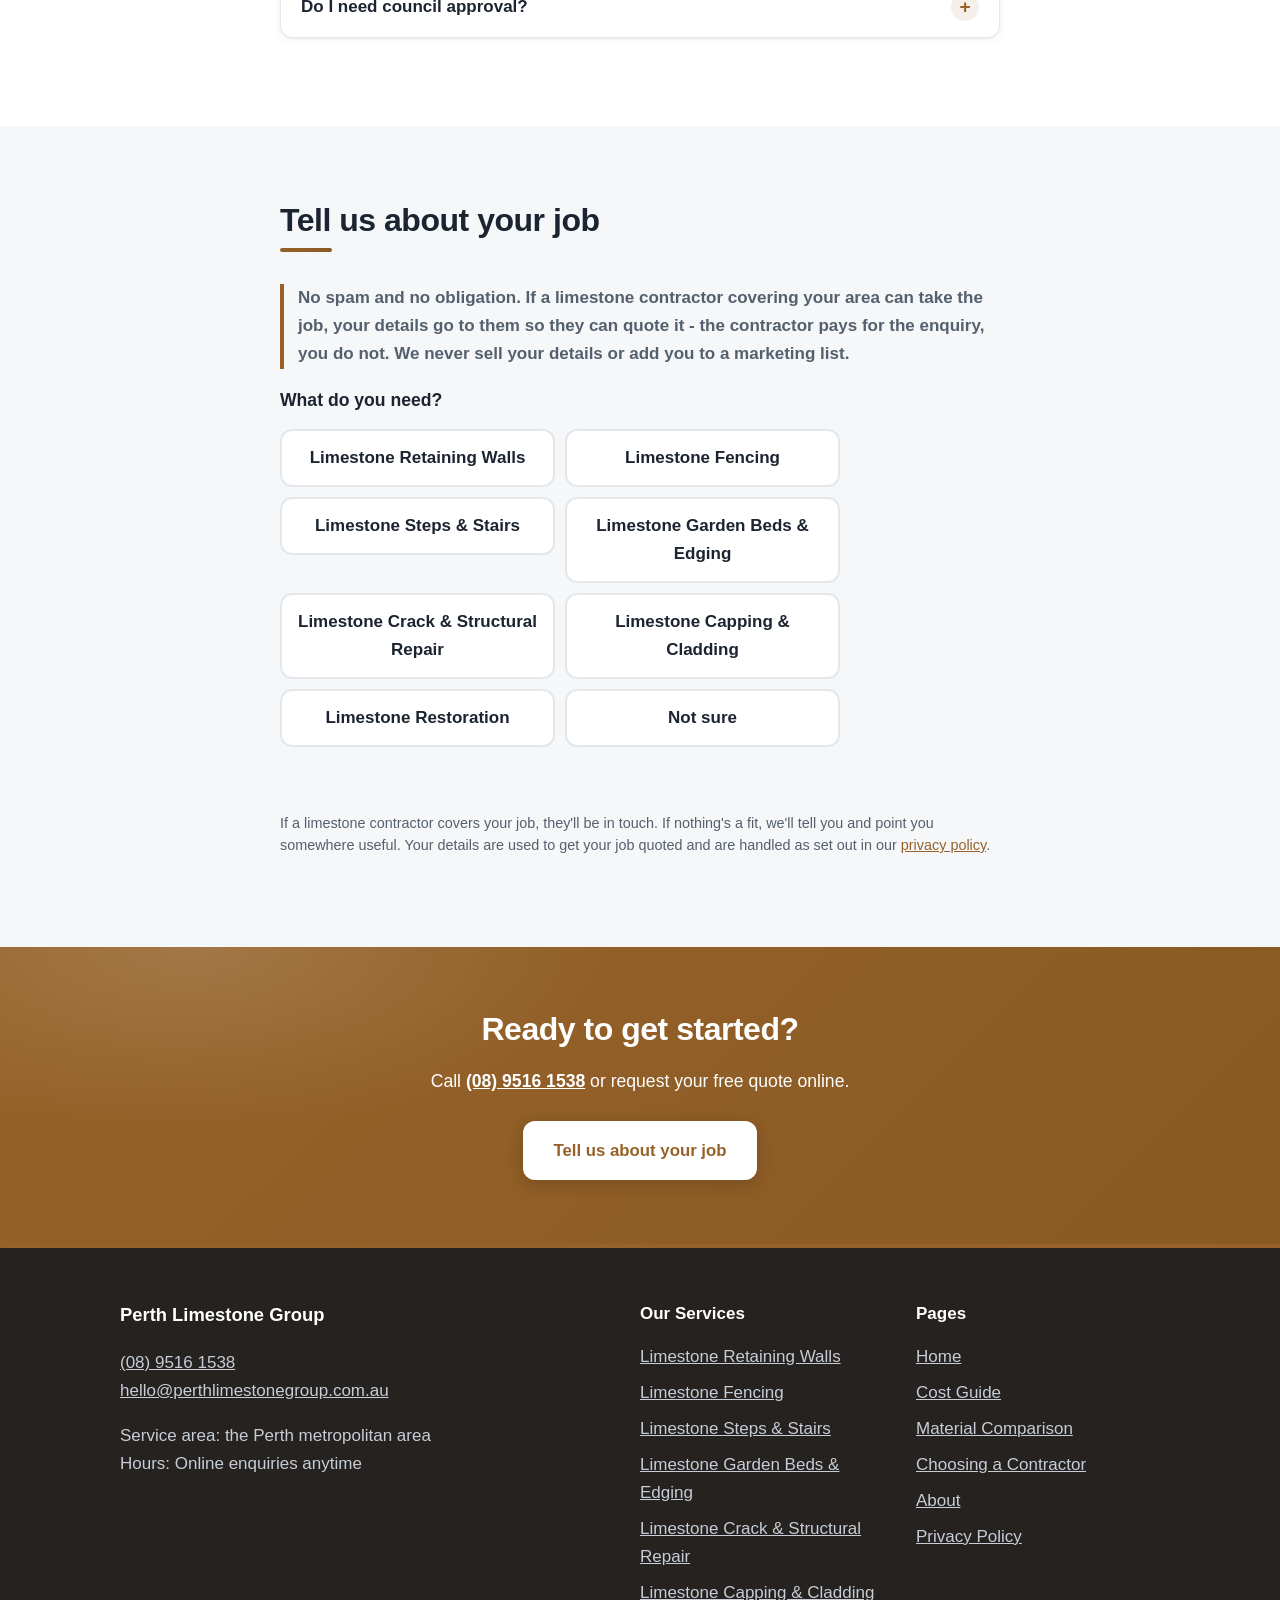
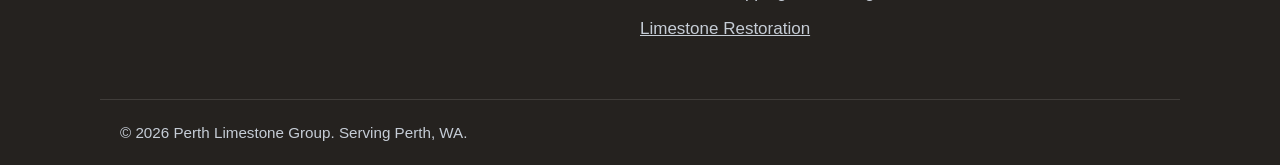
==== commit 1cc1b1b7: "Act on 2026-11-16 SEO audit: wall repairs title, steps repair, anchors From the GSC/GA4 28-day data " ====
--- a/index.html
+++ b/index.html
@@ -1096,7 +1096,7 @@
         <div class="hero-media"><img class="hero-img" src="images/retainingwall434knl.webp" srcset="images/retainingwall434knl-400.webp 400w, images/retainingwall434knl-560.webp 560w, images/retainingwall434knl-720.webp 720w, images/retainingwall434knl-960.webp 960w" sizes="(min-width: 900px) 450px, (min-width: 560px) 520px, calc(100vw - 40px)" alt="A limestone retaining wall holding back a raised garden bed in a Perth backyard" title="A limestone retaining wall holding back a raised garden bed in a Perth backyard" width="1259" height="747" fetchpriority="high"></div>
       </div>
     </section>
-    <div id="page-content"><section class="section" id="services"><div class="container"><h2>Our Services</h2><div class="grid-3"><article class="card"><h3><a href="limestone-retaining-walls.html">Limestone Retaining Walls</a></h3><p>How limestone retaining walls are built in Perth, what drives the cost, and the council approval and engineering position.</p><a class="card-link" href="limestone-retaining-walls.html">Pricing & details &rarr;</a></article><article class="card"><h3><a href="limestone-fencing.html">Limestone Fencing</a></h3><p>Solid limestone fences and pier and infill fencing in Perth, what moves the price, and front fence approval.</p><a class="card-link" href="limestone-fencing.html">Pricing & details &rarr;</a></article><article class="card"><h3><a href="limestone-steps-stairs.html">Limestone Steps &amp; Stairs</a></h3><p>Limestone steps built into a retaining wall or standing alone in a garden, what drives the cost, and where handrails and approval come into it.</p><a class="card-link" href="limestone-steps-stairs.html">Pricing & details &rarr;</a></article><article class="card"><h3><a href="limestone-garden-beds-edging.html">Limestone Garden Beds &amp; Edging</a></h3><p>Limestone garden bed walls, raised planters and edging in Perth, how they differ from a retaining wall, and what drives the cost on a small job.</p><a class="card-link" href="limestone-garden-beds-edging.html">Pricing & details &rarr;</a></article><article class="card"><h3><a href="limestone-crack-repair.html">Limestone Crack &amp; Structural Repair</a></h3><p>Cracked, leaning or settled limestone walls in Perth: what causes it, how to tell a repair from a rebuild, and what a repair should fix.</p><a class="card-link" href="limestone-crack-repair.html">Pricing & details &rarr;</a></article><article class="card"><h3><a href="limestone-capping-cladding.html">Limestone Capping &amp; Cladding</a></h3><p>New and replacement limestone capping including bullnose, and limestone cladding over an existing wall or pier, in Perth.</p><a class="card-link" href="limestone-capping-cladding.html">Pricing & details &rarr;</a></article><article class="card"><h3><a href="limestone-restoration.html">Limestone Restoration</a></h3><p>Restoring an older limestone wall's appearance in Perth: repointing, cleaning and colour matching a wall that is still structurally sound.</p><a class="card-link" href="limestone-restoration.html">Pricing & details &rarr;</a></article></div></div></section><section class="section"><div class="container narrow prose guide"><h2>Why limestone, and why Perth in particular</h2><p>Perth sits on the Swan Coastal Plain, which is broadly sand over limestone. The material is quarried locally, and that local supply is much of why limestone is the default retaining material here in a way it is not in other Australian capitals.</p><p><strong>Natural quarried limestone block</strong> varies in size, colour and face. That variation is the aesthetic appeal, and it is also why a natural block wall takes longer to lay. Natural block is lighter than reconstituted, which matters where access is tight.</p><p><strong>Reconstituted limestone block</strong> is manufactured to consistent dimensions. Uniform face, faster to lay, and more predictable to quote.</p><p>Neither is the right answer in general. Which one suits depends on the look, the wall height, the access and the budget. There is more on both on the <a href="limestone-retaining-walls.html">limestone retaining walls page</a>, and limestone is compared with concrete and sandstone on the <a href="limestone-vs-concrete-vs-sandstone.html">material comparison guide</a>.</p><h2>Is your wall actually a retaining wall?</h2><p>This matters more than most homeowners expect, because it changes the cost, the construction and whether council or shire approval is likely to be needed.</p><p><strong>If the ground is level on both sides,</strong> it is a boundary or garden wall. It holds up itself and nothing else. Simpler footing, simpler build.</p><p><strong>If the ground is higher on one side,</strong> the wall is retaining soil. It needs a heavier footing, drainage behind the base, and depending on height and load, engineering input. The soil behind it pushes permanently, and it gets heavier when it is wet.</p><p>Many Perth blocks fall away enough for this to apply without the owner realising. Levelling a sloping backyard, or building up a pad for a pool or a shed, almost always means retaining.</p><h2>What drives the price</h2><p>Height, before everything else. Footing depth and engineering requirements step up as the wall gets taller, and they step up faster than the block count does. A wall twice as tall costs considerably more than twice as much.</p><p>After height, in rough order of impact:</p><ul class="check-list"><li><strong>Whether it is genuinely retaining,</strong> as above</li><li><strong>Access,</strong> whether a machine can reach the wall line or whether every block goes through a side gate by hand</li><li><strong>Drainage requirements,</strong> including where the water is taken</li><li><strong>Ground conditions</strong> at footing level</li><li><strong>Spoil removal,</strong> because excavated sand has to go somewhere. Site preparation and earthworks are set out on the <a href="limestone-retaining-walls.html">retaining walls page</a></li></ul><p>How these interact, and how to read a quote, is set out on the <a href="cost-guide.html">cost guide</a>.</p><h2>Drainage is where walls fail</h2><p>When a limestone retaining wall fails in Perth, water is usually involved. The standard approach is agricultural pipe behind the base of the wall, free draining aggregate rather than the sand that came out of the hole, a geotextile layer to stop fines clogging the aggregate, and weep holes or a defined discharge point so the water has somewhere to go.</p><p>There is a second reason to care. If a wall changes where stormwater goes and pushes it into a neighbouring property, that is a liability exposure, and it exists whether or not the wall was approved. It is worth asking any quote what the drainage detail is and where the water discharges to.</p><h2>Fencing, repairs and capping</h2><p>Not every limestone job is a retaining wall. Limestone fencing, wall repairs, capping and cladding are all common in Perth and are a different build with a different cost profile.</p><p>Solid limestone fences and pier and infill fencing are covered on the <a href="limestone-fencing.html">limestone fencing page</a>. Cracked, leaning or settled walls are on the <a href="limestone-crack-repair.html">crack and structural repair page</a>, new capping and cladding, including <a href="limestone-capping-cladding.html">bullnose limestone capping</a>, have their own page, and refreshing an older wall's appearance is on the <a href="limestone-restoration.html">limestone restoration page</a>.</p><p>Steps built into a wall or cut into a slope are on the <a href="limestone-steps-stairs.html">steps and stairs page</a>, and <a href="limestone-garden-beds-edging.html">limestone garden edging and bed walls</a>, including raised planters, have their own page.</p><h2>Where we cover</h2><p>The whole Perth metropolitan area. North through Joondalup, Scarborough and Morley. Central across Perth and Victoria Park. East to Midland and Kalamunda. West to Fremantle and Cottesloe. South to Armadale and Rockingham. If your suburb sits anywhere between those, send it through.</p><p>Jobs outside the metro area can still be sent through, but there is just no guarantee anyone covers that far out.</p></div></section><section class="section"><div class="container narrow"><h2>Frequently Asked Questions</h2><details class="faq-item"><summary>Does an enquiry cost anything?</summary><div class="faq-answer"><p>No. Sending an enquiry and getting a quote costs you nothing, and there is no obligation to go ahead.</p></div></details><details class="faq-item"><summary>Do you cover my suburb?</summary><div class="faq-answer"><p>We take enquiries from the whole Perth metropolitan area: north through Joondalup, Scarborough and Morley, central across Perth and Victoria Park, east to Midland and Kalamunda, west to Fremantle and Cottesloe, and south to Armadale and Rockingham. If your suburb sits anywhere between those, send it through. Jobs outside the metro area can still be sent through, but there is no guarantee anyone covers that far out.</p></div></details><details class="faq-item"><summary>Can I get a price over the phone?</summary><div class="faq-answer"><p>Not accurately. Height, access and ground conditions move the number too much for a phone estimate to be worth anything. The cost guide explains what drives it, and looking at the job settles it.</p></div></details><details class="faq-item"><summary>What do you need to know about my job?</summary><div class="faq-answer"><p>What you need, your suburb, the rough size, and your timeframe. Height and length matter most, and it helps to say whether the ground is higher on one side and whether a machine can reach the wall line.</p></div></details><details class="faq-item"><summary>Do I need council approval?</summary><div class="faq-answer"><p>It depends on your council or shire, the height of the wall, where it sits on the block and what it holds up. There is no single Perth wide rule. The retaining walls page has a section on what triggers approval.</p></div></details></div></section><section class="section section-alt" id="quote"><div class="container narrow"><h2>Tell us about your job</h2><p class="reassurance">No spam and no obligation. If a limestone contractor covering your area can take the job, your details go to them so they can quote it - the contractor pays for the enquiry, you do not. We never sell your details or add you to a marketing list.</p><form id="quote-form" novalidate><fieldset class="form-step" id="form-step-1"><legend>What do you need?</legend><div class="service-options"><label class="service-option"><input type="radio" name="service" value="Limestone Retaining Walls" required><span>Limestone Retaining Walls</span></label><label class="service-option"><input type="radio" name="service" value="Limestone Fencing" required><span>Limestone Fencing</span></label><label class="service-option"><input type="radio" name="service" value="Limestone Steps &amp; Stairs" required><span>Limestone Steps &amp; Stairs</span></label><label class="service-option"><input type="radio" name="service" value="Limestone Garden Beds &amp; Edging" required><span>Limestone Garden Beds &amp; Edging</span></label><label class="service-option"><input type="radio" name="service" value="Limestone Crack &amp; Structural Repair" required><span>Limestone Crack &amp; Structural Repair</span></label><label class="service-option"><input type="radio" name="service" value="Limestone Capping &amp; Cladding" required><span>Limestone Capping &amp; Cladding</span></label><label class="service-option"><input type="radio" name="service" value="Limestone Restoration" required><span>Limestone Restoration</span></label><label class="service-option"><input type="radio" name="service" value="Not sure" required><span>Not sure</span></label></div></fieldset><fieldset class="form-step" id="form-step-2" hidden><legend>Your job and contact details</legend><div class="form-field"><label for="qf-suburb">Suburb</label><input id="qf-suburb" name="suburb" type="text" autocomplete="address-level2" required></div><div class="form-field"><label for="qf-size">Rough size</label><input id="qf-size" name="size" type="text" placeholder="e.g. 12m long, about 900mm high, sloping block"></div><div class="form-field"><label for="qf-timeframe">Timeframe</label><select id="qf-timeframe" name="timeframe" required><option value="" disabled selected>Choose one</option><option value="ASAP">ASAP</option><option value="Within a month">Within a month</option><option value="1 to 3 months">1 to 3 months</option><option value="Just researching">Just researching</option></select></div><div class="form-field"><label for="qf-name">Name</label><input id="qf-name" name="name" type="text" autocomplete="name" required></div><div class="form-field"><label for="qf-phone">Phone</label><input id="qf-phone" name="phone" type="tel" autocomplete="tel" required></div><div class="form-field"><label for="qf-email">Email</label><input id="qf-email" name="email" type="email" autocomplete="email" required></div><input type="text" id="qf-gotcha" name="_gotcha" tabindex="-1" autocomplete="off" aria-hidden="true" style="position:absolute;left:-9999px;top:-9999px"><input type="hidden" id="qf-id" name="_id" value=""><div id="turnstile-widget"></div><button class="btn btn-primary btn-block" type="submit">Send my job details</button></fieldset><p class="form-status" id="form-status" role="status" aria-live="polite"></p></form><p class="form-note">If a limestone contractor covers your job, they'll be in touch. If nothing's a fit, we'll tell you and point you somewhere useful. Your details are used to get your job quoted and are handled as set out in our <a href="privacy.html">privacy policy</a>.</p></div></section><section class="cta-band"><div class="container"><h2>Ready to get started?</h2><p>Call <a href="tel:+61895161538">(08) 9516 1538</a> or request your free quote online.</p><a class="btn btn-primary btn-invert" href="#quote">Tell us about your job</a></div></section></div>
+    <div id="page-content"><section class="section" id="services"><div class="container"><h2>Our Services</h2><div class="grid-3"><article class="card"><h3><a href="limestone-retaining-walls.html">Limestone Retaining Walls</a></h3><p>How limestone retaining walls are built in Perth, what drives the cost, and the council approval and engineering position.</p><a class="card-link" href="limestone-retaining-walls.html">Pricing & details &rarr;</a></article><article class="card"><h3><a href="limestone-fencing.html">Limestone Fencing</a></h3><p>Solid limestone fences and pier and infill fencing in Perth, what moves the price, and front fence approval.</p><a class="card-link" href="limestone-fencing.html">Pricing & details &rarr;</a></article><article class="card"><h3><a href="limestone-steps-stairs.html">Limestone Steps &amp; Stairs</a></h3><p>Limestone steps built into a retaining wall or standing alone in a garden, what drives the cost, and where handrails and approval come into it.</p><a class="card-link" href="limestone-steps-stairs.html">Pricing & details &rarr;</a></article><article class="card"><h3><a href="limestone-garden-beds-edging.html">Limestone Garden Beds &amp; Edging</a></h3><p>Limestone garden bed walls, raised planters and edging in Perth, how they differ from a retaining wall, and what drives the cost on a small job.</p><a class="card-link" href="limestone-garden-beds-edging.html">Pricing & details &rarr;</a></article><article class="card"><h3><a href="limestone-crack-repair.html">Limestone Crack &amp; Structural Repair</a></h3><p>Cracked, leaning or settled limestone walls in Perth: what causes it, how to tell a repair from a rebuild, and what a repair should fix.</p><a class="card-link" href="limestone-crack-repair.html">Pricing & details &rarr;</a></article><article class="card"><h3><a href="limestone-capping-cladding.html">Limestone Capping &amp; Cladding</a></h3><p>New and replacement limestone capping including bullnose, and limestone cladding over an existing wall or pier, in Perth.</p><a class="card-link" href="limestone-capping-cladding.html">Pricing & details &rarr;</a></article><article class="card"><h3><a href="limestone-restoration.html">Limestone Restoration</a></h3><p>Restoring an older limestone wall's appearance in Perth: repointing, cleaning and colour matching a wall that is still structurally sound.</p><a class="card-link" href="limestone-restoration.html">Pricing & details &rarr;</a></article></div></div></section><section class="section"><div class="container narrow prose guide"><h2>Why limestone, and why Perth in particular</h2><p>Perth sits on the Swan Coastal Plain, which is broadly sand over limestone. The material is quarried locally, and that local supply is much of why limestone is the default retaining material here in a way it is not in other Australian capitals.</p><p><strong>Natural quarried limestone block</strong> varies in size, colour and face. That variation is the aesthetic appeal, and it is also why a natural block wall takes longer to lay. Natural block is lighter than reconstituted, which matters where access is tight.</p><p><strong>Reconstituted limestone block</strong> is manufactured to consistent dimensions. Uniform face, faster to lay, and more predictable to quote.</p><p>Neither is the right answer in general. Which one suits depends on the look, the wall height, the access and the budget. There is more on both on the <a href="limestone-retaining-walls.html">limestone retaining walls page</a>, and limestone is compared with concrete and sandstone on the <a href="limestone-vs-concrete-vs-sandstone.html">material comparison guide</a>.</p><h2>Is your wall actually a retaining wall?</h2><p>This matters more than most homeowners expect, because it changes the cost, the construction and whether council or shire approval is likely to be needed.</p><p><strong>If the ground is level on both sides,</strong> it is a boundary or garden wall. It holds up itself and nothing else. Simpler footing, simpler build.</p><p><strong>If the ground is higher on one side,</strong> the wall is retaining soil. It needs a heavier footing, drainage behind the base, and depending on height and load, engineering input. The soil behind it pushes permanently, and it gets heavier when it is wet.</p><p>Many Perth blocks fall away enough for this to apply without the owner realising. Levelling a sloping backyard, or building up a pad for a pool or a shed, almost always means retaining.</p><h2>What drives the price</h2><p>Height, before everything else. Footing depth and engineering requirements step up as the wall gets taller, and they step up faster than the block count does. A wall twice as tall costs considerably more than twice as much.</p><p>After height, in rough order of impact:</p><ul class="check-list"><li><strong>Whether it is genuinely retaining,</strong> as above</li><li><strong>Access,</strong> whether a machine can reach the wall line or whether every block goes through a side gate by hand</li><li><strong>Drainage requirements,</strong> including where the water is taken</li><li><strong>Ground conditions</strong> at footing level</li><li><strong>Spoil removal,</strong> because excavated sand has to go somewhere. Site preparation and earthworks are set out on the <a href="limestone-retaining-walls.html">retaining walls page</a></li></ul><p>How these interact, and how to read a quote, is set out on the <a href="cost-guide.html">cost guide</a>.</p><h2>Drainage is where walls fail</h2><p>When a limestone retaining wall fails in Perth, water is usually involved. The standard approach is agricultural pipe behind the base of the wall, free draining aggregate rather than the sand that came out of the hole, a geotextile layer to stop fines clogging the aggregate, and weep holes or a defined discharge point so the water has somewhere to go.</p><p>There is a second reason to care. If a wall changes where stormwater goes and pushes it into a neighbouring property, that is a liability exposure, and it exists whether or not the wall was approved. It is worth asking any quote what the drainage detail is and where the water discharges to.</p><h2>Fencing, repairs and capping</h2><p>Not every limestone job is a retaining wall. Limestone fencing, wall repairs, capping and cladding are all common in Perth and are a different build with a different cost profile.</p><p>Solid limestone fences and pier and infill fencing are covered on the <a href="limestone-fencing.html">limestone fencing page</a>. Cracked, leaning or settled walls are covered under <a href="limestone-crack-repair.html">limestone wall repairs</a>, new capping and cladding, including <a href="limestone-capping-cladding.html">bullnose limestone capping</a>, have their own page, and refreshing an older wall's appearance is on the <a href="limestone-restoration.html">limestone restoration page</a>.</p><p>Steps built into a wall or cut into a slope are on the <a href="limestone-steps-stairs.html">steps and stairs page</a>, and <a href="limestone-garden-beds-edging.html">limestone garden edging and bed walls</a>, including raised planters, have their own page.</p><h2>Where we cover</h2><p>The whole Perth metropolitan area. North through Joondalup, Scarborough and Morley. Central across Perth and Victoria Park. East to Midland and Kalamunda. West to Fremantle and Cottesloe. South to Armadale and Rockingham. If your suburb sits anywhere between those, send it through.</p><p>Jobs outside the metro area can still be sent through, but there is just no guarantee anyone covers that far out.</p></div></section><section class="section"><div class="container narrow"><h2>Frequently Asked Questions</h2><details class="faq-item"><summary>Does an enquiry cost anything?</summary><div class="faq-answer"><p>No. Sending an enquiry and getting a quote costs you nothing, and there is no obligation to go ahead.</p></div></details><details class="faq-item"><summary>Do you cover my suburb?</summary><div class="faq-answer"><p>We take enquiries from the whole Perth metropolitan area: north through Joondalup, Scarborough and Morley, central across Perth and Victoria Park, east to Midland and Kalamunda, west to Fremantle and Cottesloe, and south to Armadale and Rockingham. If your suburb sits anywhere between those, send it through. Jobs outside the metro area can still be sent through, but there is no guarantee anyone covers that far out.</p></div></details><details class="faq-item"><summary>Can I get a price over the phone?</summary><div class="faq-answer"><p>Not accurately. Height, access and ground conditions move the number too much for a phone estimate to be worth anything. The cost guide explains what drives it, and looking at the job settles it.</p></div></details><details class="faq-item"><summary>What do you need to know about my job?</summary><div class="faq-answer"><p>What you need, your suburb, the rough size, and your timeframe. Height and length matter most, and it helps to say whether the ground is higher on one side and whether a machine can reach the wall line.</p></div></details><details class="faq-item"><summary>Do I need council approval?</summary><div class="faq-answer"><p>It depends on your council or shire, the height of the wall, where it sits on the block and what it holds up. There is no single Perth wide rule. The retaining walls page has a section on what triggers approval.</p></div></details></div></section><section class="section section-alt" id="quote"><div class="container narrow"><h2>Tell us about your job</h2><p class="reassurance">No spam and no obligation. If a limestone contractor covering your area can take the job, your details go to them so they can quote it - the contractor pays for the enquiry, you do not. We never sell your details or add you to a marketing list.</p><form id="quote-form" novalidate><fieldset class="form-step" id="form-step-1"><legend>What do you need?</legend><div class="service-options"><label class="service-option"><input type="radio" name="service" value="Limestone Retaining Walls" required><span>Limestone Retaining Walls</span></label><label class="service-option"><input type="radio" name="service" value="Limestone Fencing" required><span>Limestone Fencing</span></label><label class="service-option"><input type="radio" name="service" value="Limestone Steps &amp; Stairs" required><span>Limestone Steps &amp; Stairs</span></label><label class="service-option"><input type="radio" name="service" value="Limestone Garden Beds &amp; Edging" required><span>Limestone Garden Beds &amp; Edging</span></label><label class="service-option"><input type="radio" name="service" value="Limestone Crack &amp; Structural Repair" required><span>Limestone Crack &amp; Structural Repair</span></label><label class="service-option"><input type="radio" name="service" value="Limestone Capping &amp; Cladding" required><span>Limestone Capping &amp; Cladding</span></label><label class="service-option"><input type="radio" name="service" value="Limestone Restoration" required><span>Limestone Restoration</span></label><label class="service-option"><input type="radio" name="service" value="Not sure" required><span>Not sure</span></label></div></fieldset><fieldset class="form-step" id="form-step-2" hidden><legend>Your job and contact details</legend><div class="form-field"><label for="qf-suburb">Suburb</label><input id="qf-suburb" name="suburb" type="text" autocomplete="address-level2" required></div><div class="form-field"><label for="qf-size">Rough size</label><input id="qf-size" name="size" type="text" placeholder="e.g. 12m long, about 900mm high, sloping block"></div><div class="form-field"><label for="qf-timeframe">Timeframe</label><select id="qf-timeframe" name="timeframe" required><option value="" disabled selected>Choose one</option><option value="ASAP">ASAP</option><option value="Within a month">Within a month</option><option value="1 to 3 months">1 to 3 months</option><option value="Just researching">Just researching</option></select></div><div class="form-field"><label for="qf-name">Name</label><input id="qf-name" name="name" type="text" autocomplete="name" required></div><div class="form-field"><label for="qf-phone">Phone</label><input id="qf-phone" name="phone" type="tel" autocomplete="tel" required></div><div class="form-field"><label for="qf-email">Email (optional)</label><input id="qf-email" name="email" type="email" autocomplete="email"></div><input type="text" id="qf-gotcha" name="_gotcha" tabindex="-1" autocomplete="off" aria-hidden="true" style="position:absolute;left:-9999px;top:-9999px"><input type="hidden" id="qf-id" name="_id" value=""><div id="turnstile-widget"></div><button class="btn btn-primary btn-block" type="submit">Send my job details</button></fieldset><p class="form-status" id="form-status" role="status" aria-live="polite"></p></form><p class="form-note">If a limestone contractor covers your job, they'll be in touch. If nothing's a fit, we'll tell you and point you somewhere useful. Your details are used to get your job quoted and are handled as set out in our <a href="privacy.html">privacy policy</a>.</p></div></section><section class="cta-band"><div class="container"><h2>Ready to get started?</h2><p>Call <a href="tel:+61895161538">(08) 9516 1538</a> or request your free quote online.</p><a class="btn btn-primary btn-invert" href="#quote">Tell us about your job</a></div></section></div>
   </main>
   <footer id="site-footer"><div class="container footer-grid"><div><p class="footer-brand">Perth Limestone Group</p><p><a href="tel:+61895161538">(08) 9516 1538</a><br><a href="mailto:hello@perthlimestonegroup.com.au">hello@perthlimestonegroup.com.au</a></p><p>Service area: the Perth metropolitan area<br>Hours: Online enquiries anytime</p></div><div><p class="footer-title">Our Services</p><ul><li><a href="limestone-retaining-walls.html">Limestone Retaining Walls</a></li><li><a href="limestone-fencing.html">Limestone Fencing</a></li><li><a href="limestone-steps-stairs.html">Limestone Steps &amp; Stairs</a></li><li><a href="limestone-garden-beds-edging.html">Limestone Garden Beds &amp; Edging</a></li><li><a href="limestone-crack-repair.html">Limestone Crack &amp; Structural Repair</a></li><li><a href="limestone-capping-cladding.html">Limestone Capping &amp; Cladding</a></li><li><a href="limestone-restoration.html">Limestone Restoration</a></li></ul></div><div><p class="footer-title">Pages</p><ul><li><a href="index.html">Home</a></li><li><a href="cost-guide.html">Cost Guide</a></li><li><a href="limestone-vs-concrete-vs-sandstone.html">Material Comparison</a></li><li><a href="choosing-a-limestone-contractor.html">Choosing a Contractor</a></li><li><a href="about.html">About</a></li><li><a href="privacy.html">Privacy Policy</a></li></ul></div></div><div class="container footer-bottom"><p>&copy; 2026 Perth Limestone Group. Serving Perth, WA.</p></div></footer>
 </body>
